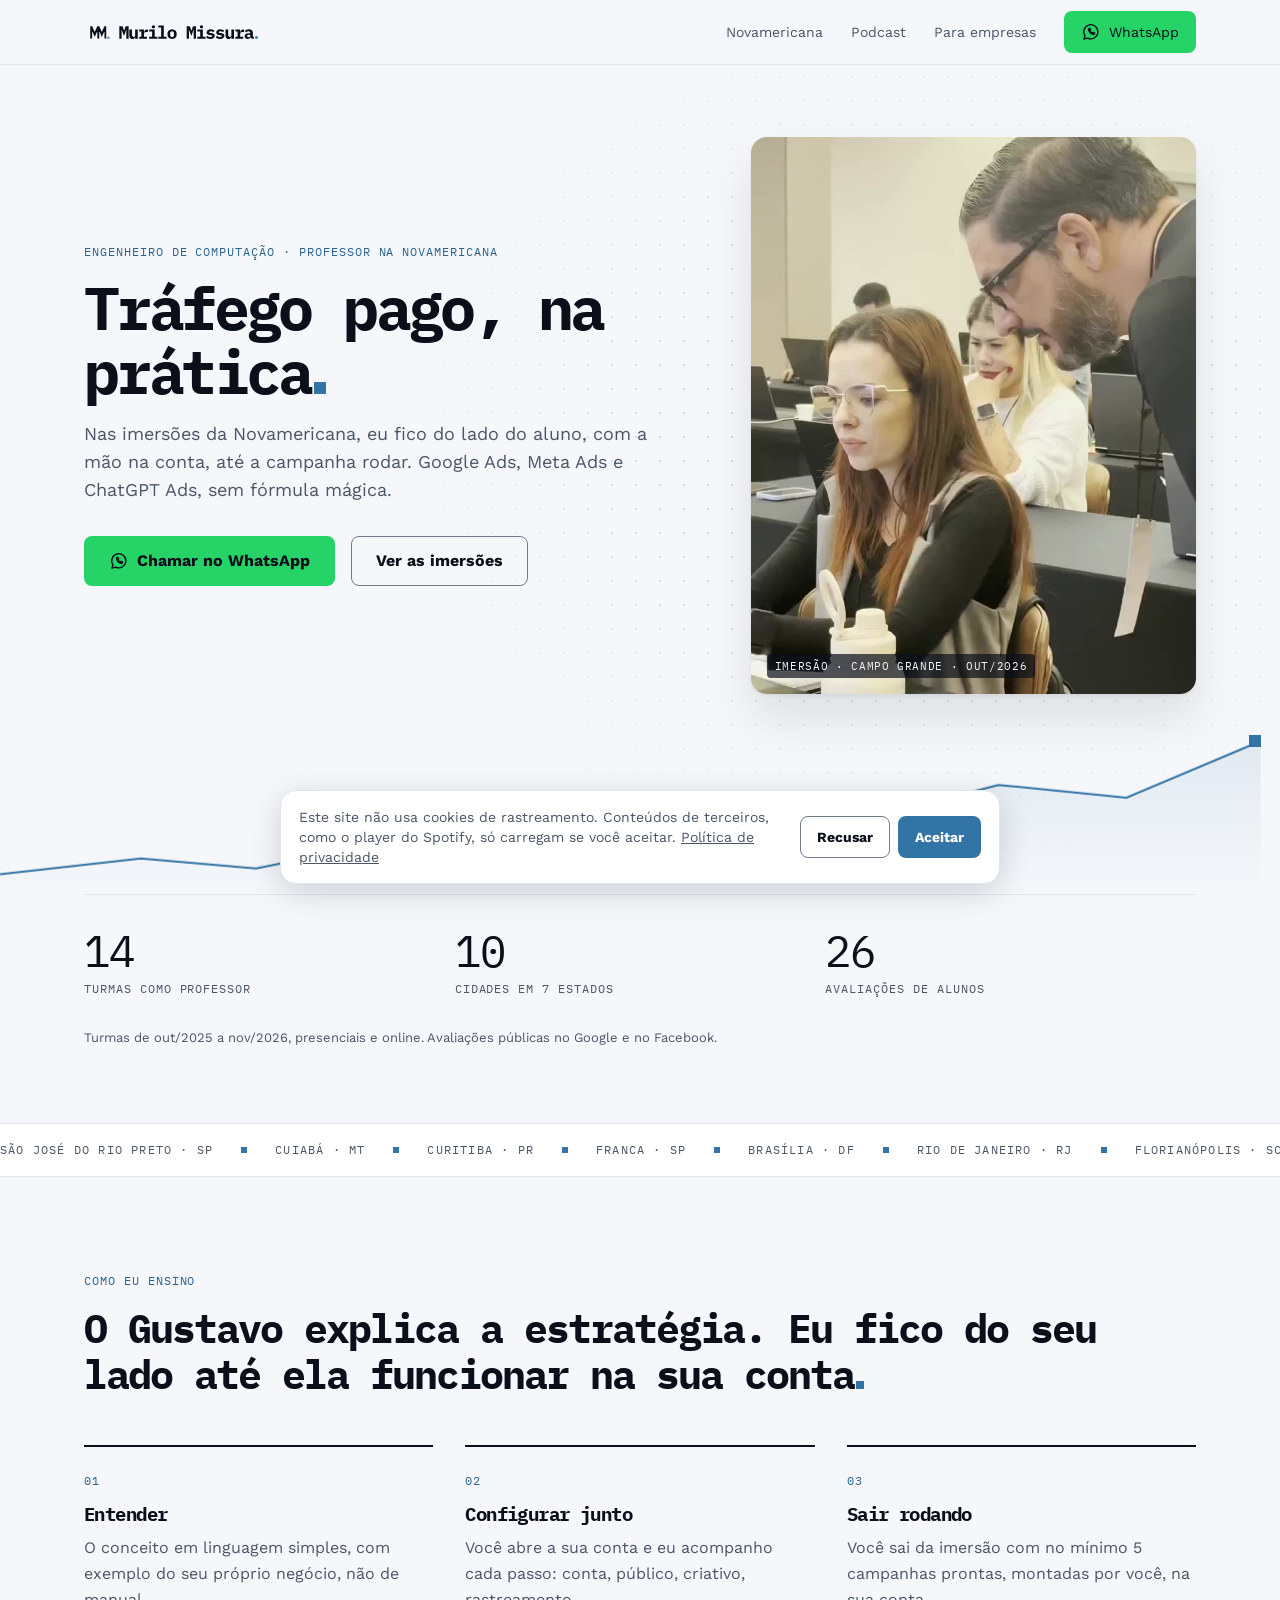
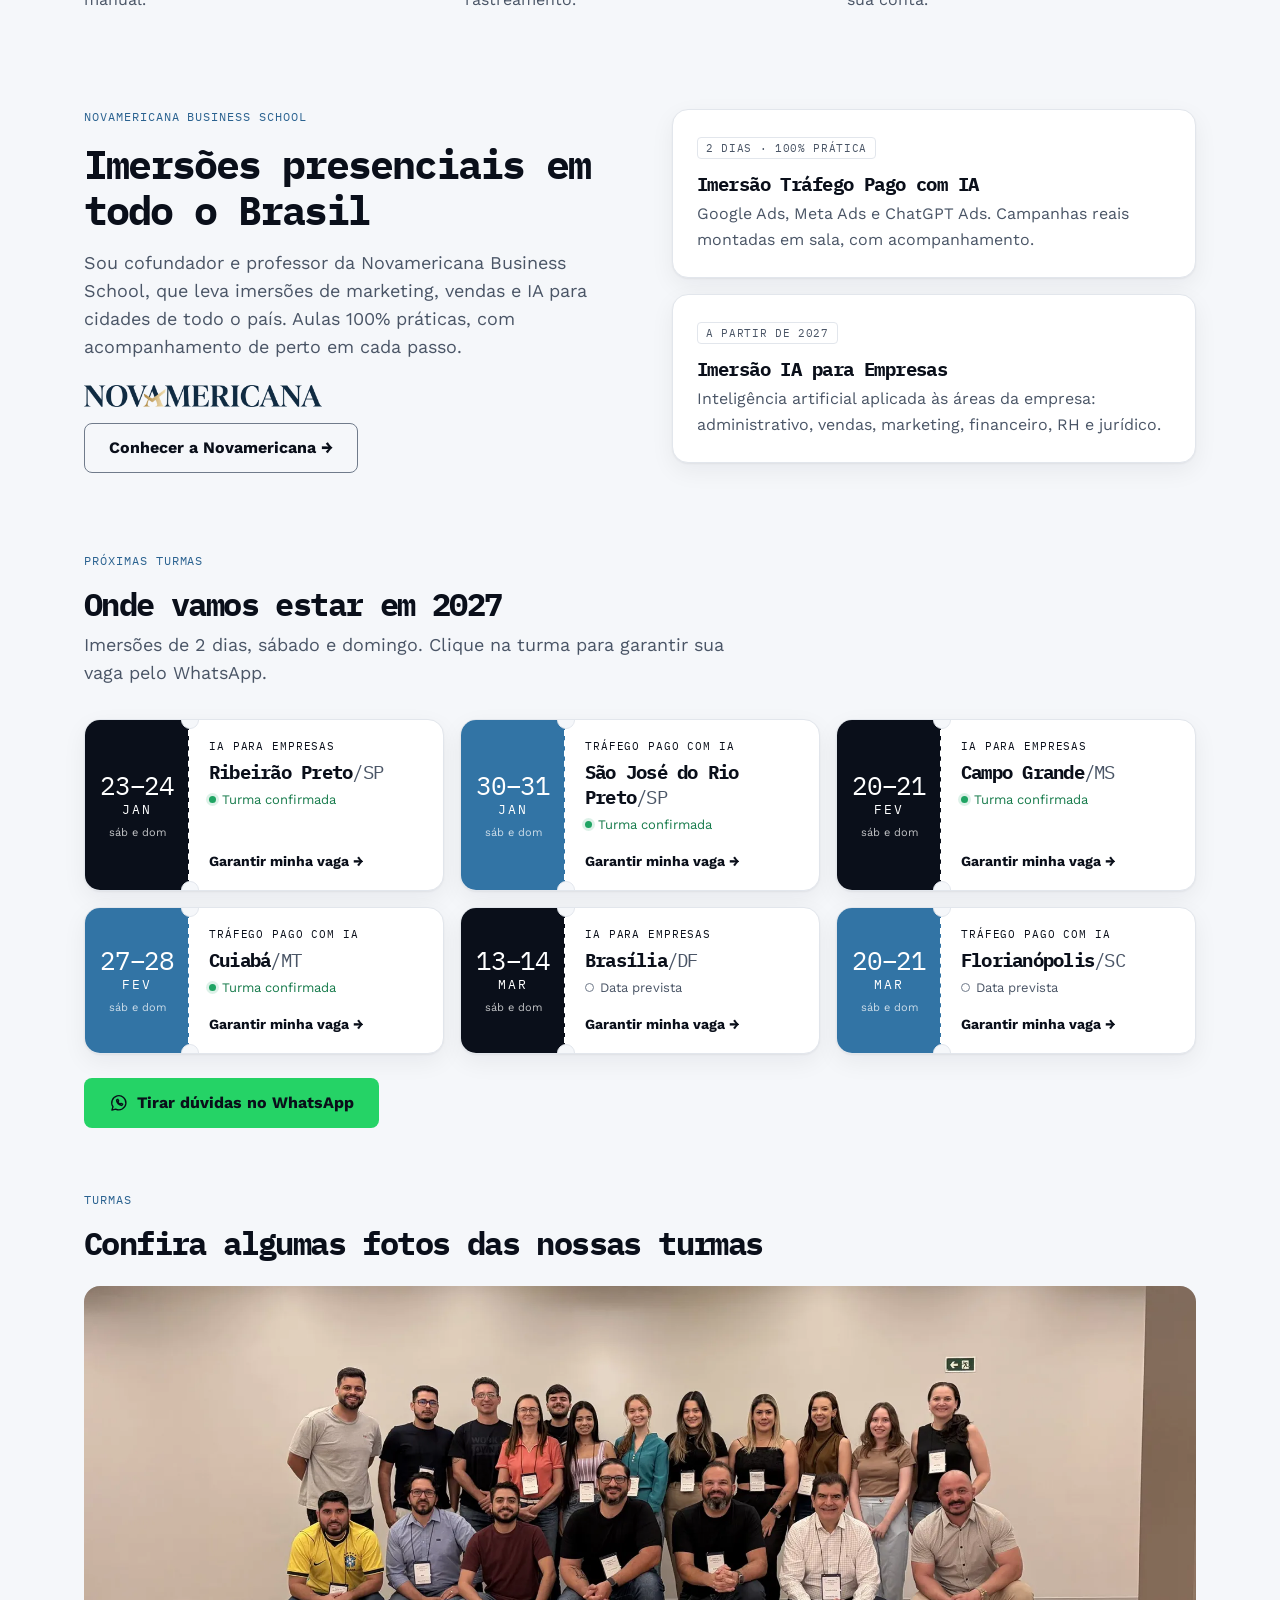
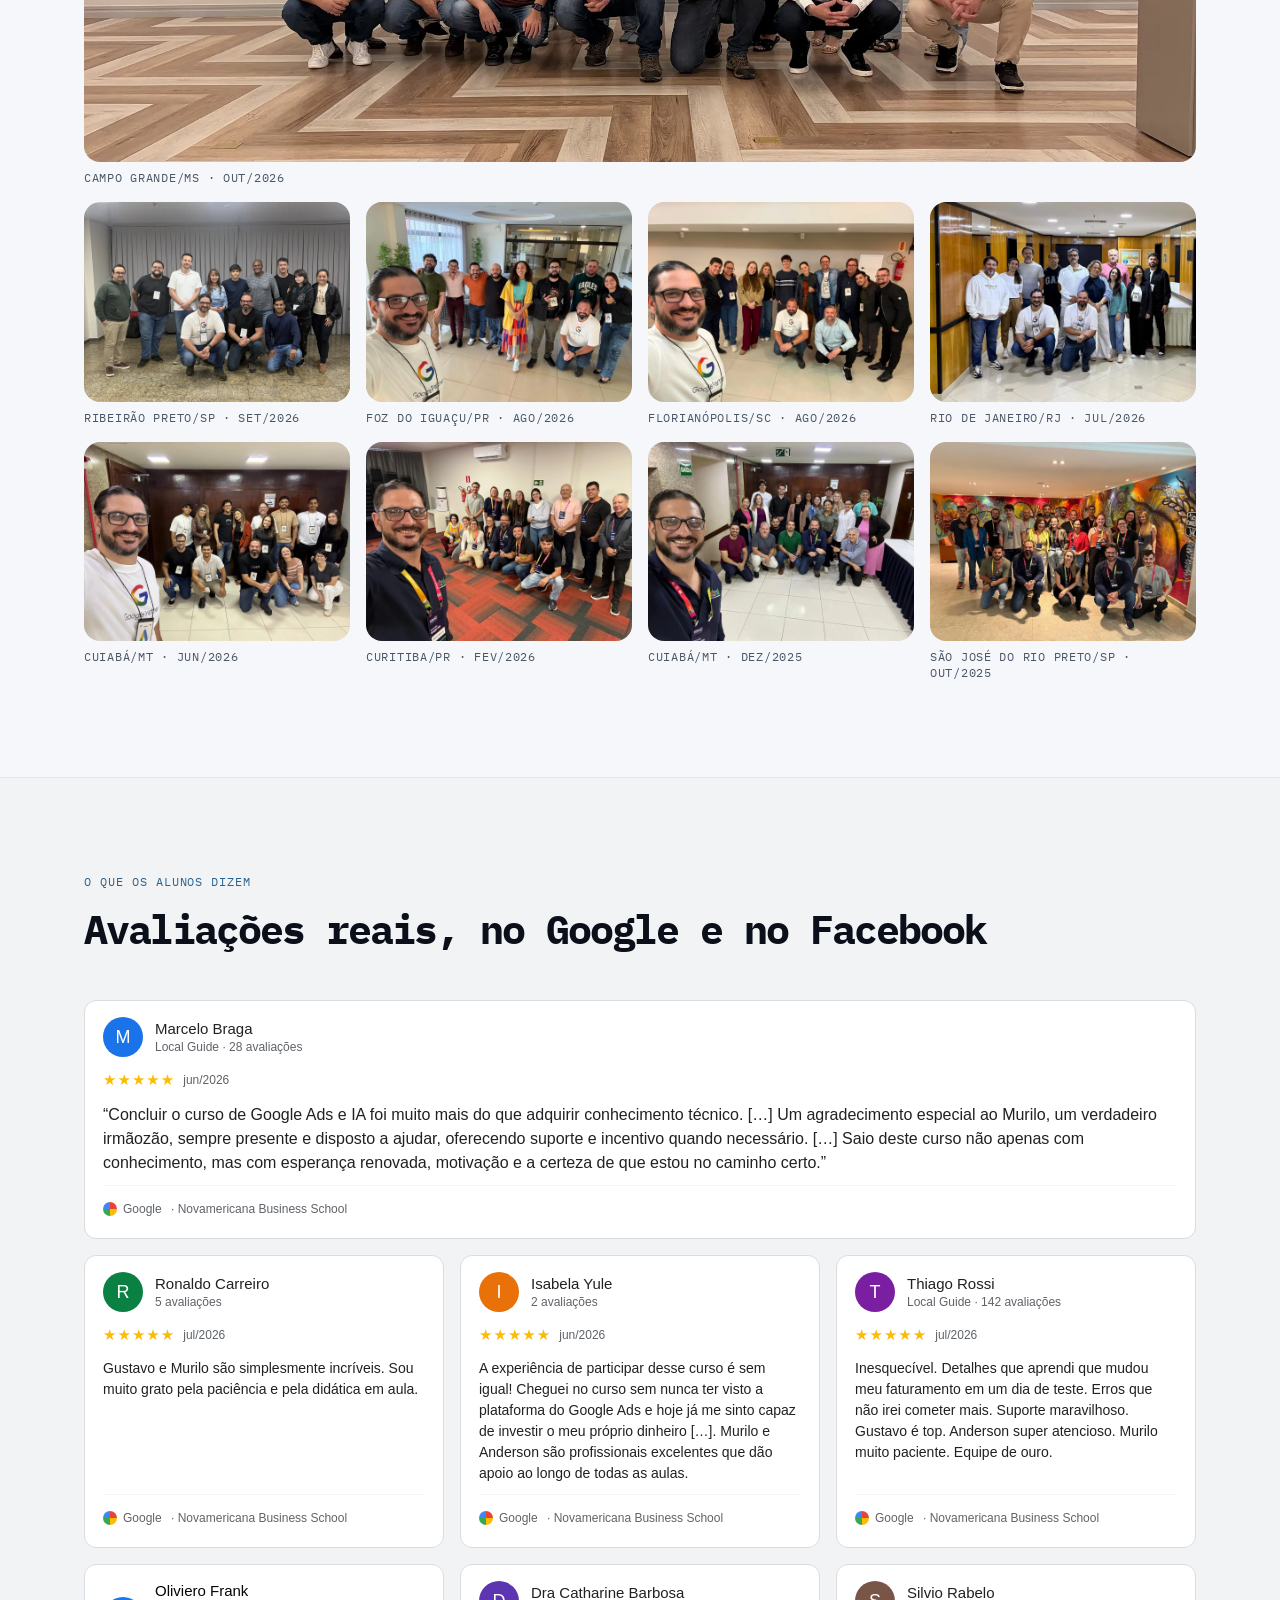
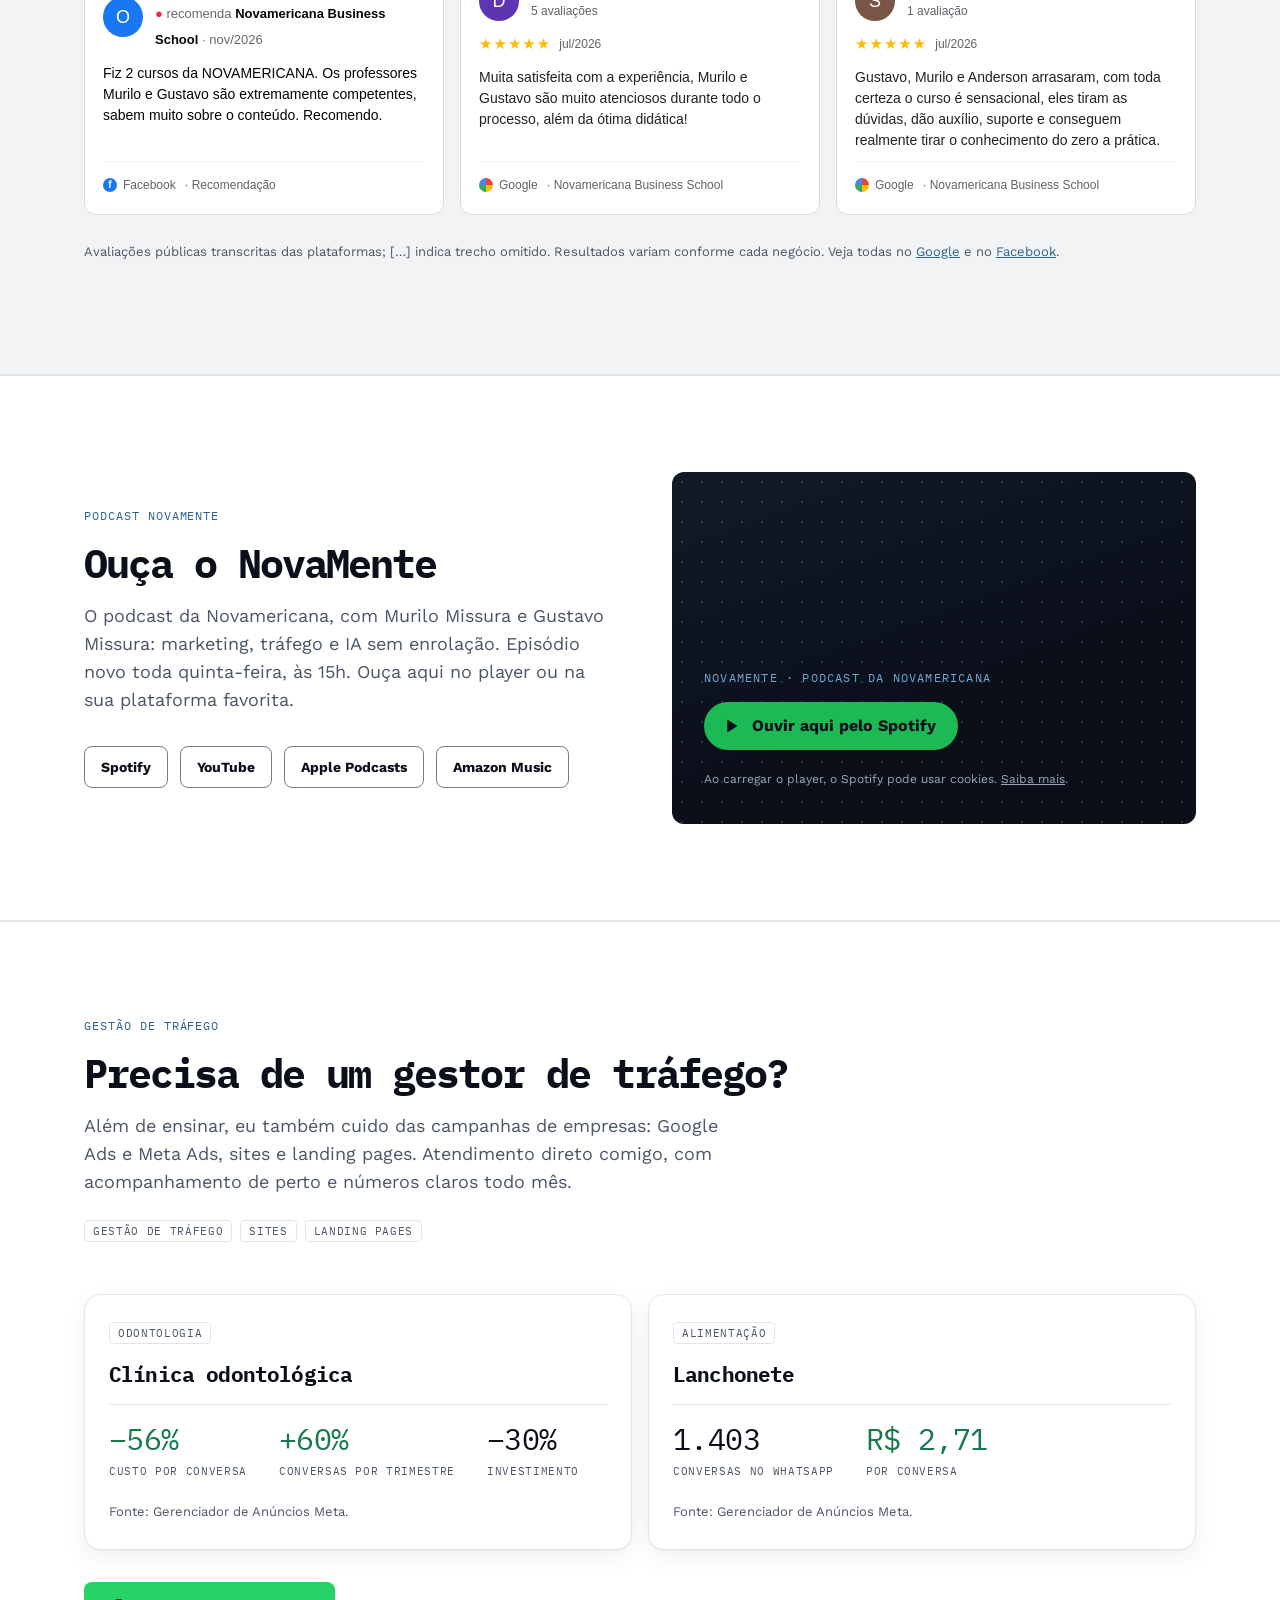
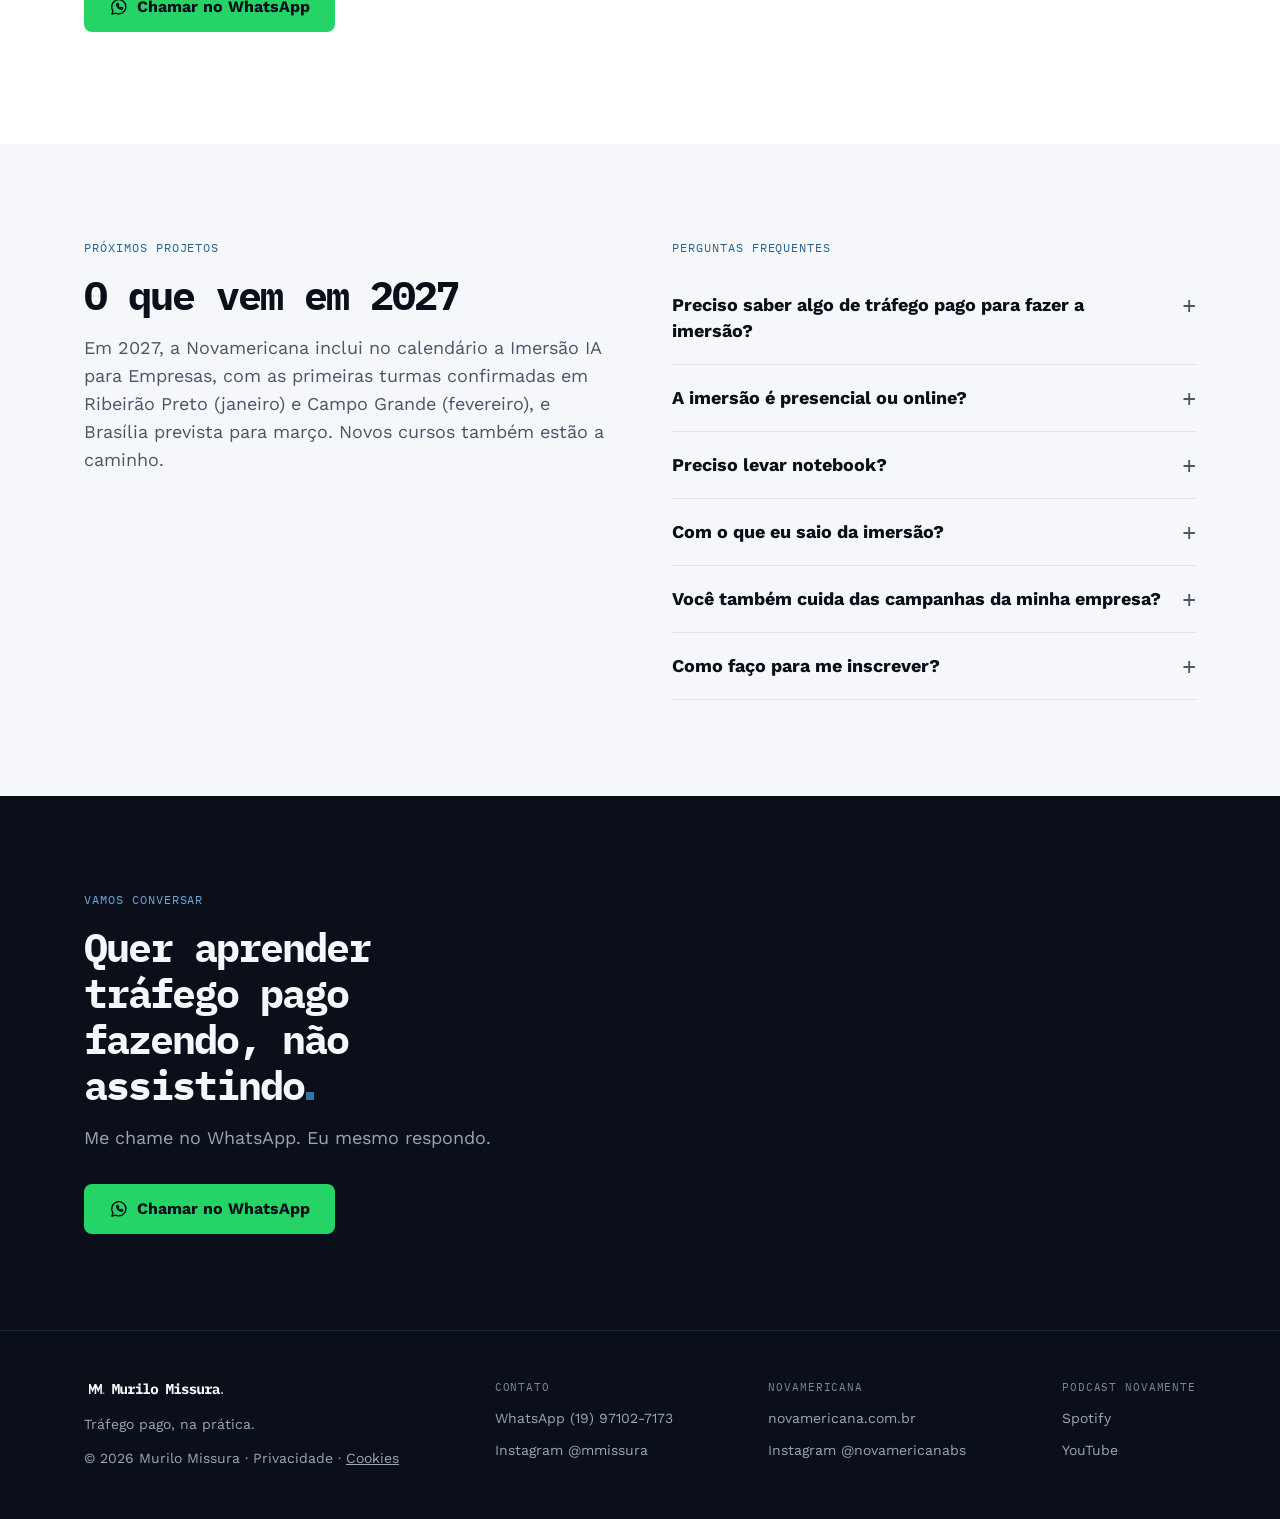
==== index.html @ f6ecb82d "Tipografia própria: IBM Plex Mono nos títulos e logo, Work Sans no texto Co-Authored-By: Claude Opus" ====
<!doctype html>
<html lang="pt-BR">
<head>
<meta charset="utf-8">
<meta name="viewport" content="width=device-width, initial-scale=1">
<title>Murilo Missura · Tráfego pago, na prática.</title>
<meta name="description" content="Engenheiro de computação, cofundador e professor das imersões de tráfego pago da Novamericana. Google Ads, Meta Ads e ChatGPT Ads na prática.">
<meta property="og:title" content="Murilo Missura · Tráfego pago, na prática.">
<meta property="og:description" content="Engenheiro de computação e professor das imersões de tráfego pago da Novamericana.">
<meta property="og:type" content="website">
<meta property="og:url" content="https://murilomissura.com.br/">
<meta property="og:image" content="https://murilomissura.com.br/assets/img/og.jpg">
<meta property="og:image:width" content="1200">
<meta property="og:image:height" content="630">
<meta property="og:locale" content="pt_BR">
<meta name="twitter:card" content="summary_large_image">
<link rel="canonical" href="https://murilomissura.com.br/">
<meta name="theme-color" content="#F5F7FA">
<link rel="icon" href="assets/logo/avatar-azul.svg" type="image/svg+xml">
<link rel="stylesheet" href="assets/css/site.css?v=4">
</head>
<body>
<a class="skip" href="#conteudo">Pular para o conteúdo</a>

<svg width="0" height="0" style="position:absolute" aria-hidden="true">
  <symbol id="wa" viewBox="0 0 24 24"><path fill="none" stroke="currentColor" stroke-width="1.6" stroke-linejoin="round" d="M3.5 20.5l1.3-4A8.5 8.5 0 1 1 8 19.3z"/><path fill="none" stroke="currentColor" stroke-width="1.6" stroke-linejoin="round" d="M9 8.5c0 3.5 3 6.5 6.5 6.5l1-1.6-2-1-1 1c-1.2-.5-2.3-1.6-2.9-2.9l1-1-1-2L9 8.5z"/></symbol>
</svg>

<header class="top">
  <div class="wrap">
    <a href="#inicio" aria-label="Murilo Missura, início"><img src="assets/logo/logo-horizontal-positivo.svg" alt="Murilo Missura" width="180" height="25"></a>
    <nav class="nav" aria-label="Principal">
      <a class="lk" href="#novamericana">Novamericana</a>
      <a class="lk" href="#podcast">Podcast</a>
      <a class="lk" href="#empresas">Para empresas</a>
      <a class="btn btn-wa btn-sm" href="https://wa.me/5519971027173?text=Ol%C3%A1%2C%20Murilo!%20Vi%20seu%20site%20e%20quero%20saber%20mais%20sobre%20as%20imers%C3%B5es." target="_blank" rel="noopener"><svg><use href="#wa"/></svg>WhatsApp</a>
    </nav>
  </div>
</header>

<main id="conteudo">

<!-- HERO -->
<section class="hero" id="inicio">
  <div class="dots" aria-hidden="true"></div>
  <svg class="dataline" viewBox="0 0 1000 240" preserveAspectRatio="none" aria-hidden="true">
    <defs><linearGradient id="mmfade" x1="0" y1="0" x2="0" y2="1"><stop offset="0" stop-color="#3274A5" stop-opacity=".10"/><stop offset="1" stop-color="#3274A5" stop-opacity="0"/></linearGradient></defs>
    <path class="area" d="M0 212 L110 190 L200 204 L320 160 L420 178 L550 128 L650 146 L780 86 L880 104 L985 24 L985 240 L0 240Z"/>
    <path class="ln" d="M0 212 L110 190 L200 204 L320 160 L420 178 L550 128 L650 146 L780 86 L880 104 L985 24"/>
  </svg>
  <span class="dl-pt" aria-hidden="true"></span>
  <div class="wrap">
    <div>
      <p class="eyebrow">Engenheiro de computação · Professor na Novamericana</p>
      <h1 class="h-xl">Tráfego pago, na prática<span class="ponto"></span></h1>
      <p class="lead">Nas imersões da Novamericana, eu fico do lado do aluno, com a mão na conta, até a campanha rodar. Google Ads, Meta Ads e ChatGPT Ads, sem fórmula mágica.</p>
      <div class="ctas">
        <a class="btn btn-wa" href="https://wa.me/5519971027173?text=Ol%C3%A1%2C%20Murilo!%20Vi%20seu%20site%20e%20quero%20saber%20mais%20sobre%20as%20imers%C3%B5es." target="_blank" rel="noopener"><svg><use href="#wa"/></svg>Chamar no WhatsApp</a>
        <a class="btn btn-secondary" href="#novamericana">Ver as imersões</a>
      </div>
    </div>
    <div class="hero-media">
      <video src="assets/video/hero-loop.mp4" poster="assets/video/hero-poster.jpg" autoplay muted loop playsinline aria-label="Murilo auxiliando alunos durante uma imersão"></video>
      <span class="cap">Imersão · Campo Grande · out/2026</span>
    </div>
  </div>
</section>

<!-- PROVA -->
<div class="proof">
  <div class="wrap">
    <div class="grid">
      <div class="it"><b data-count="14">14</b><span>Turmas como professor</span></div>
      <div class="it"><b data-count="10">10</b><span>Cidades em 7 estados</span></div>
      <div class="it"><b data-count="26">26</b><span>Avaliações de alunos</span></div>
    </div>
    <small>Turmas de out/2025 a nov/2026, presenciais e online. Avaliações públicas no Google e no Facebook.</small>
  </div>
</div>

<div class="marquee" role="img" aria-label="Cidades onde já dei aula: São José do Rio Preto/SP, Cuiabá/MT, Curitiba/PR, Franca/SP, Brasília/DF, Rio de Janeiro/RJ, Florianópolis/SC, Foz do Iguaçu/PR, Ribeirão Preto/SP, Campo Grande/MS"><div class="track"><span>São José do Rio Preto · SP</span><span>Cuiabá · MT</span><span>Curitiba · PR</span><span>Franca · SP</span><span>Brasília · DF</span><span>Rio de Janeiro · RJ</span><span>Florianópolis · SC</span><span>Foz do Iguaçu · PR</span><span>Ribeirão Preto · SP</span><span>Campo Grande · MS</span><span aria-hidden="true">São José do Rio Preto · SP</span><span aria-hidden="true">Cuiabá · MT</span><span aria-hidden="true">Curitiba · PR</span><span aria-hidden="true">Franca · SP</span><span aria-hidden="true">Brasília · DF</span><span aria-hidden="true">Rio de Janeiro · RJ</span><span aria-hidden="true">Florianópolis · SC</span><span aria-hidden="true">Foz do Iguaçu · PR</span><span aria-hidden="true">Ribeirão Preto · SP</span><span aria-hidden="true">Campo Grande · MS</span></div></div>

<!-- COMO EU ENSINO -->
<section id="como">
  <div class="wrap">
    <p class="eyebrow">Como eu ensino</p>
    <h2 class="reveal h-d">O Gustavo explica a estratégia. Eu fico do seu lado até ela funcionar na sua conta<span class="ponto"></span></h2>
    <div class="steps">
      <div class="reveal step"><span class="n">01</span><h3 class="h3">Entender</h3><p>O conceito em linguagem simples, com exemplo do seu próprio negócio, não de manual.</p></div>
      <div class="reveal step"><span class="n">02</span><h3 class="h3">Configurar junto</h3><p>Você abre a sua conta e eu acompanho cada passo: conta, público, criativo, rastreamento.</p></div>
      <div class="reveal step"><span class="n">03</span><h3 class="h3">Sair rodando</h3><p>Você sai da imersão com no mínimo 5 campanhas prontas, montadas por você, na sua conta.</p></div>
    </div>
  </div>
</section>

<!-- NOVAMERICANA -->
<section id="novamericana" style="padding-top:0">
  <div class="wrap">
    <div class="split">
      <div>
        <p class="eyebrow">Novamericana Business School</p>
        <h2 class="reveal h-d">Imersões presenciais em todo o Brasil</h2>
        <p class="lead">Sou cofundador e professor da Novamericana Business School, que leva imersões de marketing, vendas e IA para cidades de todo o país. Aulas 100% práticas, com acompanhamento de perto em cada passo.</p>
        <img class="nova-logo" src="assets/logo/novamericana.png" alt="Novamericana Business School" width="240" height="22">
        <p><a class="btn btn-secondary" href="https://novamericana.com.br" target="_blank" rel="noopener">Conhecer a Novamericana →</a></p>
      </div>
      <div class="courses">
        <div class="reveal card course">
          <span class="tag">2 dias · 100% prática</span>
          <h3 class="h3">Imersão Tráfego Pago com IA</h3>
          <p>Google Ads, Meta Ads e ChatGPT Ads. Campanhas reais montadas em sala, com acompanhamento.</p>
        </div>
        <div class="reveal card course">
          <span class="tag">A partir de 2027</span>
          <h3 class="h3">Imersão IA para Empresas</h3>
          <p>Inteligência artificial aplicada às áreas da empresa: administrativo, vendas, marketing, financeiro, RH e jurídico.</p>
        </div>
      </div>
    </div>

    <div class="cities-wrap">
      <p class="eyebrow">Próximas turmas</p>
      <h3 class="h-d" style="font-size:32px;line-height:38px">Onde vamos estar em 2027</h3>
      <p class="lead" style="margin-top:8px">Imersões de 2 dias, sábado e domingo. Clique na turma para garantir sua vaga pelo WhatsApp.</p>
      <div class="tickets">
<article class="reveal tk tk--ia" data-end="2027-01-24">
  <div class="tk-date"><b>23–24</b><span>Jan</span><small>sáb e dom</small></div>
  <div class="tk-body">
    <span class="tk-curso">IA para Empresas</span>
    <h3>Ribeirão Preto<span>/SP</span></h3>
    <span class="tk-st ok">Turma confirmada</span>
    <a class="tk-cta" href="https://wa.me/5519971027173?text=Ol%C3%A1%2C%20Murilo%21%20Vi%20seu%20site%20e%20quero%20garantir%20minha%20vaga%20na%20Imers%C3%A3o%20IA%20para%20Empresas%20em%20Ribeir%C3%A3o%20Preto/SP%20%2823%20e%2024%20de%20janeiro%29." target="_blank" rel="noopener" aria-label="Garantir minha vaga na turma de Ribeirão Preto/SP pelo WhatsApp">Garantir minha vaga <span aria-hidden="true">→</span></a>
  </div>
</article>
<article class="reveal tk tk--tp" data-end="2027-01-31">
  <div class="tk-date"><b>30–31</b><span>Jan</span><small>sáb e dom</small></div>
  <div class="tk-body">
    <span class="tk-curso">Tráfego Pago com IA</span>
    <h3>São José do Rio Preto<span>/SP</span></h3>
    <span class="tk-st ok">Turma confirmada</span>
    <a class="tk-cta" href="https://wa.me/5519971027173?text=Ol%C3%A1%2C%20Murilo%21%20Vi%20seu%20site%20e%20quero%20garantir%20minha%20vaga%20na%20Imers%C3%A3o%20Tr%C3%A1fego%20Pago%20com%20IA%20em%20S%C3%A3o%20Jos%C3%A9%20do%20Rio%20Preto/SP%20%2830%20e%2031%20de%20janeiro%29." target="_blank" rel="noopener" aria-label="Garantir minha vaga na turma de São José do Rio Preto/SP pelo WhatsApp">Garantir minha vaga <span aria-hidden="true">→</span></a>
  </div>
</article>
<article class="reveal tk tk--ia" data-end="2027-02-21">
  <div class="tk-date"><b>20–21</b><span>Fev</span><small>sáb e dom</small></div>
  <div class="tk-body">
    <span class="tk-curso">IA para Empresas</span>
    <h3>Campo Grande<span>/MS</span></h3>
    <span class="tk-st ok">Turma confirmada</span>
    <a class="tk-cta" href="https://wa.me/5519971027173?text=Ol%C3%A1%2C%20Murilo%21%20Vi%20seu%20site%20e%20quero%20garantir%20minha%20vaga%20na%20Imers%C3%A3o%20IA%20para%20Empresas%20em%20Campo%20Grande/MS%20%2820%20e%2021%20de%20fevereiro%29." target="_blank" rel="noopener" aria-label="Garantir minha vaga na turma de Campo Grande/MS pelo WhatsApp">Garantir minha vaga <span aria-hidden="true">→</span></a>
  </div>
</article>
<article class="reveal tk tk--tp" data-end="2027-02-28">
  <div class="tk-date"><b>27–28</b><span>Fev</span><small>sáb e dom</small></div>
  <div class="tk-body">
    <span class="tk-curso">Tráfego Pago com IA</span>
    <h3>Cuiabá<span>/MT</span></h3>
    <span class="tk-st ok">Turma confirmada</span>
    <a class="tk-cta" href="https://wa.me/5519971027173?text=Ol%C3%A1%2C%20Murilo%21%20Vi%20seu%20site%20e%20quero%20garantir%20minha%20vaga%20na%20Imers%C3%A3o%20Tr%C3%A1fego%20Pago%20com%20IA%20em%20Cuiab%C3%A1/MT%20%2827%20e%2028%20de%20fevereiro%29." target="_blank" rel="noopener" aria-label="Garantir minha vaga na turma de Cuiabá/MT pelo WhatsApp">Garantir minha vaga <span aria-hidden="true">→</span></a>
  </div>
</article>
<article class="reveal tk tk--ia" data-end="2027-03-14">
  <div class="tk-date"><b>13–14</b><span>Mar</span><small>sáb e dom</small></div>
  <div class="tk-body">
    <span class="tk-curso">IA para Empresas</span>
    <h3>Brasília<span>/DF</span></h3>
    <span class="tk-st prev">Data prevista</span>
    <a class="tk-cta" href="https://wa.me/5519971027173?text=Ol%C3%A1%2C%20Murilo%21%20Vi%20seu%20site%20e%20quero%20garantir%20minha%20vaga%20na%20Imers%C3%A3o%20IA%20para%20Empresas%20em%20Bras%C3%ADlia/DF%20%2813%20e%2014%20de%20mar%C3%A7o%29." target="_blank" rel="noopener" aria-label="Garantir minha vaga na turma de Brasília/DF pelo WhatsApp">Garantir minha vaga <span aria-hidden="true">→</span></a>
  </div>
</article>
<article class="reveal tk tk--tp" data-end="2027-03-21">
  <div class="tk-date"><b>20–21</b><span>Mar</span><small>sáb e dom</small></div>
  <div class="tk-body">
    <span class="tk-curso">Tráfego Pago com IA</span>
    <h3>Florianópolis<span>/SC</span></h3>
    <span class="tk-st prev">Data prevista</span>
    <a class="tk-cta" href="https://wa.me/5519971027173?text=Ol%C3%A1%2C%20Murilo%21%20Vi%20seu%20site%20e%20quero%20garantir%20minha%20vaga%20na%20Imers%C3%A3o%20Tr%C3%A1fego%20Pago%20com%20IA%20em%20Florian%C3%B3polis/SC%20%2820%20e%2021%20de%20mar%C3%A7o%29." target="_blank" rel="noopener" aria-label="Garantir minha vaga na turma de Florianópolis/SC pelo WhatsApp">Garantir minha vaga <span aria-hidden="true">→</span></a>
  </div>
</article>
</div>
<p class="tk-empty" hidden>As próximas datas saem em breve. Chame no WhatsApp para saber primeiro.</p>
      <p style="margin-top:24px"><a class="btn btn-wa" href="https://wa.me/5519971027173?text=Ol%C3%A1%2C%20Murilo!%20Vi%20seu%20site%20e%20tenho%20d%C3%BAvidas%20sobre%20as%20imers%C3%B5es." target="_blank" rel="noopener"><svg><use href="#wa"/></svg>Tirar dúvidas no WhatsApp</a></p>
    </div>

    <!-- Mapa de turmas -->
    <div class="cities-wrap">
      <p class="eyebrow">Turmas</p>
      <h3 class="h-d" style="font-size:32px;line-height:38px">Confira algumas fotos das nossas turmas</h3>
    </div>
    <div class="turmas" style="margin-top:24px">
      <figure class="reveal turma destaque"><img src="assets/img/turmas/2026-10_campo-grande.webp" alt="Turma de Campo Grande, outubro de 2026" loading="lazy" width="1200" height="900"><figcaption>Campo Grande/MS · out/2026</figcaption></figure>
      <figure class="reveal turma"><img src="assets/img/turmas/2026-09_ribeirao-preto.webp" alt="Turma de Ribeirão Preto, setembro de 2026" loading="lazy" width="1200" height="900"><figcaption>Ribeirão Preto/SP · set/2026</figcaption></figure>
      <figure class="reveal turma"><img src="assets/img/turmas/2026-08_foz-do-iguacu.webp" alt="Turma de Foz do Iguaçu, agosto de 2026" loading="lazy" width="1200" height="900"><figcaption>Foz do Iguaçu/PR · ago/2026</figcaption></figure>
      <figure class="reveal turma"><img src="assets/img/turmas/2026-08_florianopolis.webp" alt="Turma de Florianópolis, agosto de 2026" loading="lazy" width="1200" height="900"><figcaption>Florianópolis/SC · ago/2026</figcaption></figure>
      <figure class="reveal turma"><img src="assets/img/turmas/2026-07_rio-de-janeiro.webp" alt="Turma do Rio de Janeiro, julho de 2026" loading="lazy" width="1200" height="900"><figcaption>Rio de Janeiro/RJ · jul/2026</figcaption></figure>
      <figure class="reveal turma"><img src="assets/img/turmas/2026-06_cuiaba.webp" alt="Turma de Cuiabá, junho de 2026" loading="lazy" width="1200" height="900"><figcaption>Cuiabá/MT · jun/2026</figcaption></figure>
      <figure class="reveal turma"><img src="assets/img/turmas/2026-02_curitiba.webp" alt="Turma de Curitiba, fevereiro de 2026" loading="lazy" width="1200" height="900"><figcaption>Curitiba/PR · fev/2026</figcaption></figure>
      <figure class="reveal turma"><img src="assets/img/turmas/2025-12_cuiaba.webp" alt="Turma de Cuiabá, dezembro de 2025" loading="lazy" width="1200" height="900"><figcaption>Cuiabá/MT · dez/2025</figcaption></figure>
      <figure class="reveal turma"><img src="assets/img/turmas/2025-10_sao-jose-do-rio-preto.webp" alt="Turma de São José do Rio Preto, outubro de 2025" loading="lazy" width="1200" height="900"><figcaption>São José do Rio Preto/SP · out/2025</figcaption></figure>
    </div>
  </div>
</section>

<!-- AVALIAÇÕES -->
<section id="avaliacoes" style="background:#F1F3F4;border-top:1px solid var(--line);border-bottom:1px solid var(--line)">
  <div class="wrap">
    <p class="eyebrow">O que os alunos dizem</p>
    <h2 class="reveal h-d" style="margin-bottom:40px">Avaliações reais, no Google e no Facebook</h2>
    <div class="reviews"><div class="reveal rv big"><div class="rv-head"><span class="rv-av" style="background:#1A73E8">M</span><div><div class="rv-name">Marcelo Braga</div><div class="rv-meta">Local Guide · 28 avaliações</div></div></div><div class="rv-stars"><span>★★★★★</span>jun/2026</div><p>“Concluir o curso de Google Ads e IA foi muito mais do que adquirir conhecimento técnico. […] Um agradecimento especial ao Murilo, um verdadeiro irmãozão, sempre presente e disposto a ajudar, oferecendo suporte e incentivo quando necessário. […] Saio deste curso não apenas com conhecimento, mas com esperança renovada, motivação e a certeza de que estou no caminho certo.”</p><div class="rv-src"><i class="rv-g"></i><b>Google</b>&nbsp;· Novamericana Business School</div></div><div class="reveal rv"><div class="rv-head"><span class="rv-av" style="background:#0B8043">R</span><div><div class="rv-name">Ronaldo Carreiro</div><div class="rv-meta">5 avaliações</div></div></div><div class="rv-stars"><span>★★★★★</span>jul/2026</div><p>Gustavo e Murilo são simplesmente incríveis. Sou muito grato pela paciência e pela didática em aula.</p><div class="rv-src"><i class="rv-g"></i><b>Google</b>&nbsp;· Novamericana Business School</div></div><div class="reveal rv"><div class="rv-head"><span class="rv-av" style="background:#E8710A">I</span><div><div class="rv-name">Isabela Yule</div><div class="rv-meta">2 avaliações</div></div></div><div class="rv-stars"><span>★★★★★</span>jun/2026</div><p>A experiência de participar desse curso é sem igual! Cheguei no curso sem nunca ter visto a plataforma do Google Ads e hoje já me sinto capaz de investir o meu próprio dinheiro […]. Murilo e Anderson são profissionais excelentes que dão apoio ao longo de todas as aulas.</p><div class="rv-src"><i class="rv-g"></i><b>Google</b>&nbsp;· Novamericana Business School</div></div><div class="reveal rv"><div class="rv-head"><span class="rv-av" style="background:#7B1FA2">T</span><div><div class="rv-name">Thiago Rossi</div><div class="rv-meta">Local Guide · 142 avaliações</div></div></div><div class="rv-stars"><span>★★★★★</span>jul/2026</div><p>Inesquecível. Detalhes que aprendi que mudou meu faturamento em um dia de teste. Erros que não irei cometer mais. Suporte maravilhoso. Gustavo é top. Anderson super atencioso. Murilo muito paciente. Equipe de ouro.</p><div class="rv-src"><i class="rv-g"></i><b>Google</b>&nbsp;· Novamericana Business School</div></div><div class="reveal rv fb"><div class="rv-head"><span class="rv-av" style="background:#1877F2">O</span><div><div class="rv-name">Oliviero Frank</div><div class="rv-rec"><i>●</i> recomenda <b>Novamericana Business School</b> · nov/2026</div></div></div><p>Fiz 2 cursos da NOVAMERICANA. Os professores Murilo e Gustavo são extremamente competentes, sabem muito sobre o conteúdo. Recomendo.</p><div class="rv-src"><i class="rv-f">f</i><b>Facebook</b>&nbsp;· Recomendação</div></div><div class="reveal rv"><div class="rv-head"><span class="rv-av" style="background:#5E35B1">D</span><div><div class="rv-name">Dra Catharine Barbosa</div><div class="rv-meta">5 avaliações</div></div></div><div class="rv-stars"><span>★★★★★</span>jul/2026</div><p>Muita satisfeita com a experiência, Murilo e Gustavo são muito atenciosos durante todo o processo, além da ótima didática!</p><div class="rv-src"><i class="rv-g"></i><b>Google</b>&nbsp;· Novamericana Business School</div></div><div class="reveal rv"><div class="rv-head"><span class="rv-av" style="background:#795548">S</span><div><div class="rv-name">Silvio Rabelo</div><div class="rv-meta">1 avaliação</div></div></div><div class="rv-stars"><span>★★★★★</span>jul/2026</div><p>Gustavo, Murilo e Anderson arrasaram, com toda certeza o curso é sensacional, eles tiram as dúvidas, dão auxílio, suporte e conseguem realmente tirar o conhecimento do zero a prática.</p><div class="rv-src"><i class="rv-g"></i><b>Google</b>&nbsp;· Novamericana Business School</div></div></div>
    <p class="note">Avaliações públicas transcritas das plataformas; […] indica trecho omitido. Resultados variam conforme cada negócio. Veja todas no <a href="https://maps.app.goo.gl/te6Mt1kuoHh7A6iWA" target="_blank" rel="noopener">Google</a> e no <a href="https://www.facebook.com/novamericanabs/reviews" target="_blank" rel="noopener">Facebook</a>.</p>
  </div>
</section>

<!-- PODCAST -->
<section id="podcast" class="pod">
  <div class="wrap pod-grid">
    <div>
      <p class="eyebrow">Podcast NovaMente</p>
      <h2 class="reveal h-d">Ouça o NovaMente</h2>
      <p class="lead">O podcast da Novamericana, com Murilo Missura e Gustavo Missura: marketing, tráfego e IA sem enrolação. Episódio novo toda quinta-feira, às 15h. Ouça aqui no player ou na sua plataforma favorita.</p>
      <div class="platforms">
        <a class="btn btn-secondary btn-sm" href="https://open.spotify.com/show/033nzyGtiVKPJy631gWz9Q" target="_blank" rel="noopener">Spotify</a>
        <a class="btn btn-secondary btn-sm" href="https://www.youtube.com/@novamericana/podcasts" target="_blank" rel="noopener">YouTube</a>
        <a class="btn btn-secondary btn-sm" href="https://podcasts.apple.com/us/podcast/novamente/id1896832558" target="_blank" rel="noopener">Apple Podcasts</a>
        <a class="btn btn-secondary btn-sm" href="https://music.amazon.com.br/podcasts/22f1e307-b5b0-4e01-be1c-ee0896a42537/novamente" target="_blank" rel="noopener">Amazon Music</a>
      </div>
    </div>
    <div class="reveal player" id="player" data-src="https://open.spotify.com/embed/show/033nzyGtiVKPJy631gWz9Q?utm_source=generator&amp;theme=0">
      <div class="player-ph">
        <span class="player-k">NovaMente · Podcast da Novamericana</span>
        <button type="button" class="player-play" id="player-load"><svg viewBox="0 0 24 24" aria-hidden="true"><path d="M8 5v14l11-7z" fill="currentColor"/></svg>Ouvir aqui pelo Spotify</button>
        <small>Ao carregar o player, o Spotify pode usar cookies. <a href="privacidade.html">Saiba mais</a>.</small>
      </div>
    </div>
  </div>
</section>

<!-- GESTÃO DE TRÁFEGO -->
<section id="empresas" style="background:var(--surface-raised);border-top:1px solid var(--line)">
  <div class="wrap">
    <p class="eyebrow">Gestão de tráfego</p>
    <h2 class="reveal h-d">Precisa de um gestor de tráfego?</h2>
    <p class="lead">Além de ensinar, eu também cuido das campanhas de empresas: Google Ads e Meta Ads, sites e landing pages. Atendimento direto comigo, com acompanhamento de perto e números claros todo mês.</p>
    <div class="services"><span class="tag">Gestão de tráfego</span><span class="tag">Sites</span><span class="tag">Landing pages</span></div>
    <div class="cases">
      <article class="reveal card case">
        <span class="tag">Odontologia</span>
        <h3>Clínica odontológica</h3>
        <div class="res">
          <div><b>−56%</b><span>Custo por conversa</span></div>
          <div><b>+60%</b><span>Conversas por trimestre</span></div>
          <div><b class="n">−30%</b><span>Investimento</span></div>
        </div>
        <p class="src">Fonte: Gerenciador de Anúncios Meta.</p>
      </article>
      <article class="reveal card case">
        <span class="tag">Alimentação</span>
        <h3>Lanchonete</h3>
        <div class="res">
          <div><b class="n">1.403</b><span>Conversas no WhatsApp</span></div>
          <div><b>R$ 2,71</b><span>Por conversa</span></div>
        </div>
        <p class="src">Fonte: Gerenciador de Anúncios Meta.</p>
      </article>
    </div>
    <p style="margin-top:32px"><a class="btn btn-wa" href="https://wa.me/5519971027173?text=Ol%C3%A1%2C%20Murilo!%20Vi%20seu%20site%20e%20quero%20falar%20sobre%20gest%C3%A3o%20de%20tr%C3%A1fego%20para%20minha%20empresa." target="_blank" rel="noopener"><svg><use href="#wa"/></svg>Chamar no WhatsApp</a></p>
  </div>
</section>

<!-- PRÓXIMOS PROJETOS + FAQ -->
<section id="faq">
  <div class="wrap">
    <div class="split">
      <div>
        <p class="eyebrow">Próximos projetos</p>
        <h2 class="reveal h-d">O que vem em 2027</h2>
        <p class="lead">Em 2027, a Novamericana inclui no calendário a Imersão IA para Empresas, com as primeiras turmas confirmadas em Ribeirão Preto (janeiro) e Campo Grande (fevereiro), e Brasília prevista para março. Novos cursos também estão a caminho.</p>
      </div>
      <div>
        <p class="eyebrow">Perguntas frequentes</p>
        <div class="faq" style="margin-top:0">
          <details><summary>Preciso saber algo de tráfego pago para fazer a imersão?</summary><p>Não. Muita gente chega sem nunca ter aberto o Google Ads. A imersão começa do zero, e você monta as campanhas em sala com acompanhamento.</p></details>
          <details><summary>A imersão é presencial ou online?</summary><p>Principalmente presencial, em várias cidades do Brasil. Algumas turmas por ano são online ao vivo.</p></details>
          <details><summary>Preciso levar notebook?</summary><p>Sim. As aulas são práticas, e cada aluno trabalha no próprio computador e na própria conta.</p></details>
          <details><summary>Com o que eu saio da imersão?</summary><p>Com no mínimo 5 campanhas prontas, criadas por você, na sua própria conta, durante as aulas.</p></details>
          <details><summary>Você também cuida das campanhas da minha empresa?</summary><p>Sim, eu faço a gestão de tráfego pessoalmente. Me chame no WhatsApp e conversamos sobre o seu caso.</p></details>
          <details><summary>Como faço para me inscrever?</summary><p>Me chame no WhatsApp. Datas, cidades e valores variam por turma, e eu te passo tudo por lá.</p></details>
        </div>
      </div>
    </div>
  </div>
</section>

<!-- CTA FINAL -->
<section class="dark final">
  <div class="wrap">
    <p class="eyebrow">Vamos conversar</p>
    <h2 class="reveal h-d">Quer aprender tráfego pago fazendo, não assistindo<span class="ponto"></span></h2>
    <p class="lead">Me chame no WhatsApp. Eu mesmo respondo.</p>
    <div class="ctas"><a class="btn btn-wa" href="https://wa.me/5519971027173?text=Ol%C3%A1%2C%20Murilo!%20Vi%20seu%20site%20e%20quero%20saber%20mais%20sobre%20as%20imers%C3%B5es." target="_blank" rel="noopener"><svg><use href="#wa"/></svg>Chamar no WhatsApp</a></div>
  </div>
</section>

</main>

<footer>
  <div class="wrap">
    <div>
      <img src="assets/logo/logo-horizontal-negativo.svg" alt="Murilo Missura" width="180" height="25">
      <p style="margin:0">Tráfego pago, na prática.</p>
      <p style="margin:8px 0 0">© 2026 Murilo Missura · <a href="privacidade.html">Privacidade</a> · <button type="button" class="linkbtn" id="ck-open">Cookies</button></p>
    </div>
    <div><h4>Contato</h4><ul><li><a href="https://wa.me/5519971027173" target="_blank" rel="noopener">WhatsApp (19) 97102-7173</a></li><li><a href="https://instagram.com/mmissura" target="_blank" rel="noopener">Instagram @mmissura</a></li></ul></div>
    <div><h4>Novamericana</h4><ul><li><a href="https://novamericana.com.br" target="_blank" rel="noopener">novamericana.com.br</a></li><li><a href="https://instagram.com/novamericanabs" target="_blank" rel="noopener">Instagram @novamericanabs</a></li></ul></div>
    <div><h4>Podcast NovaMente</h4><ul><li><a href="https://open.spotify.com/show/033nzyGtiVKPJy631gWz9Q" target="_blank" rel="noopener">Spotify</a></li><li><a href="https://www.youtube.com/@novamericana/podcasts" target="_blank" rel="noopener">YouTube</a></li></ul></div>
  </div>
</footer>


<div class="ck" id="ck" role="dialog" aria-live="polite" aria-label="Aviso de cookies" hidden>
  <p>Este site não usa cookies de rastreamento. Conteúdos de terceiros, como o player do Spotify, só carregam se você aceitar. <a href="privacidade.html">Política de privacidade</a></p>
  <div class="ck-b"><button type="button" class="btn btn-secondary btn-sm" data-ck="no">Recusar</button><button type="button" class="btn btn-primary btn-sm" data-ck="yes">Aceitar</button></div>
</div>
<a class="wa-float" href="https://wa.me/5519971027173?text=Ol%C3%A1%2C%20Murilo!%20Vi%20seu%20site%20e%20quero%20saber%20mais%20sobre%20as%20imers%C3%B5es." target="_blank" rel="noopener" aria-label="Chamar no WhatsApp"><svg><use href="#wa"/></svg></a>
<script>
(function(){
  var rm=window.matchMedia&&matchMedia('(prefers-reduced-motion: reduce)').matches;
  var els=document.querySelectorAll('.reveal');
  if(rm||!('IntersectionObserver' in window)){for(var i=0;i<els.length;i++)els[i].classList.add('in');return;}
  var io=new IntersectionObserver(function(en){en.forEach(function(x){if(x.isIntersecting){x.target.classList.add('in');io.unobserve(x.target)}})},{rootMargin:'0px 0px -8% 0px'});
  Array.prototype.forEach.call(els,function(e){var p=e.parentElement,k=Array.prototype.indexOf.call(p.children,e);e.style.transitionDelay=Math.min(k,5)*70+'ms';io.observe(e)});
  var co=new IntersectionObserver(function(en){en.forEach(function(x){if(!x.isIntersecting)return;co.unobserve(x.target);var el=x.target,end=+el.getAttribute('data-count'),t0=null;
    function f(t){if(!t0)t0=t;var p=Math.min((t-t0)/1400,1);el.textContent=Math.round(end*(1-Math.pow(1-p,3)));if(p<1)requestAnimationFrame(f)}
    el.textContent='0';requestAnimationFrame(f)})},{threshold:.5});
  Array.prototype.forEach.call(document.querySelectorAll('[data-count]'),function(n){co.observe(n)});
})();
</script>
<script>
(function(){
  /* turmas que já passaram somem sozinhas */
  var today=new Date().toISOString().slice(0,10),left=0;
  Array.prototype.forEach.call(document.querySelectorAll('.tk[data-end]'),function(t){if(t.getAttribute('data-end')<today){t.remove()}else{left++}});
  if(!left){var e=document.querySelector('.tk-empty');if(e)e.hidden=false}
  /* consentimento */
  var K='mm-consent',ck=document.getElementById('ck'),pl=document.getElementById('player');
  function get(){try{return localStorage.getItem(K)}catch(e){return null}}
  function set(v){try{localStorage.setItem(K,v)}catch(e){}}
  function loadPlayer(){if(!pl||pl.getAttribute('data-on'))return;pl.setAttribute('data-on','1');
    var f=document.createElement('iframe');f.src=pl.getAttribute('data-src');f.title='Player do podcast NovaMente no Spotify';f.loading='lazy';
    f.allow='autoplay; clipboard-write; encrypted-media; fullscreen; picture-in-picture';f.width='100%';f.height='352';f.style.border='0';pl.innerHTML='';pl.appendChild(f)}
  function show(){ck.hidden=false;document.body.classList.add('ck-on')}
  function hide(){ck.hidden=true;document.body.classList.remove('ck-on')}
  var v=get(); if(v==='yes')loadPlayer(); if(!v)show();
  ck.addEventListener('click',function(e){var b=e.target.closest('[data-ck]');if(!b)return;var y=b.getAttribute('data-ck');set(y);hide();if(y==='yes')loadPlayer();else if(pl&&pl.getAttribute('data-on')){location.reload()}});
  var o=document.getElementById('ck-open');if(o)o.addEventListener('click',show);
  var p=document.getElementById('player-load');if(p)p.addEventListener('click',loadPlayer);
})();
</script>
</body>
</html>
---- assets/css/site.css ----
@font-face{font-family:"Work Sans";src:url("../fonts/WorkSans-Regular.woff") format("woff");font-weight:400;font-display:swap}
@font-face{font-family:"Work Sans";src:url("../fonts/WorkSans-Bold.woff") format("woff");font-weight:600 700;font-display:swap}
@font-face{font-family:"IBM Plex Mono";src:url("../fonts/IBMPlexMono-Regular.woff") format("woff");font-weight:400 500;font-display:swap}
@font-face{font-family:"IBM Plex Mono";src:url("../fonts/IBMPlexMono-Bold.woff") format("woff");font-weight:600 700;font-display:swap}
:root{
  --grafite:#0A0F1A;--preto:#0A0F1A;--papel:#F5F7FA;--sinal:#3274A5;--azul:#3274A5;--azul-escuro:#24577E;--azul-claro:#9CC3E4;--on-sinal:#FFFFFF;
  --dado:#2A6290;--surface:#F5F7FA;--surface-raised:#FFFFFF;--ink:#0A0F1A;--ink-muted:#4A5566;
  --ink-sinal:#2A6290;--line:#E2E6EC;--line-strong:#707B8B;--positivo:#157A4A;--focus:#3274A5;
  --sans:"Work Sans",system-ui,-apple-system,"Segoe UI",sans-serif;
  --mono:"IBM Plex Mono",ui-monospace,"SF Mono",Menlo,monospace;--title:"IBM Plex Mono",ui-monospace,Menlo,monospace;
  --r-sm:4px;--r-md:8px;--r-lg:16px;
  --shadow:0 1px 2px rgba(10,15,26,.05),0 8px 24px rgba(10,15,26,.06);
  --max:1160px;--pad:24px;--ease:cubic-bezier(.2,.7,.2,1);
}
*{box-sizing:border-box}
html{scroll-behavior:smooth;-webkit-text-size-adjust:100%}
@media (prefers-reduced-motion:reduce){html{scroll-behavior:auto}}
body{margin:0;font-family:var(--sans);font-size:16px;line-height:26px;color:var(--ink);background:var(--surface);-webkit-font-smoothing:antialiased}
img,video{max-width:100%;display:block}
a{color:var(--dado)}
a:focus-visible,button:focus-visible,summary:focus-visible{outline:2px solid var(--focus);outline-offset:2px;border-radius:var(--r-sm)}
.wrap{max-width:var(--max);margin:0 auto;padding:0 var(--pad)}
.ponto{display:inline-block;width:.2em;height:.2em;background:var(--sinal);margin-left:.06em}
.skip{position:absolute;left:-9999px}.skip:focus{left:16px;top:16px;z-index:99;background:var(--papel);padding:8px 12px}

/* Header */
.top{position:sticky;top:0;z-index:20;background:rgba(245,247,250,.85);backdrop-filter:saturate(1.4) blur(12px);-webkit-backdrop-filter:saturate(1.4) blur(12px);border-bottom:1px solid var(--line)}
.top .wrap{display:flex;align-items:center;justify-content:space-between;height:64px;gap:24px}
.top img{height:25px;width:auto}
.nav{display:flex;gap:28px;align-items:center}
.nav a{color:var(--ink-muted);text-decoration:none;font-size:14px;font-weight:500;transition:color .15s}
.nav a:hover{color:var(--ink)}
@media (max-width:860px){.nav .lk{display:none}}

/* Buttons */
.btn{display:inline-flex;align-items:center;gap:8px;font:600 16px/24px var(--sans);padding:12px 24px;border-radius:var(--r-md);text-decoration:none;border:1px solid transparent;transition:background .15s,border-color .15s;cursor:pointer}
.btn svg{width:20px;height:20px;flex:none}
.btn-primary{background:var(--sinal);color:var(--on-sinal)}
.btn-primary:hover{background:#24577E}
.btn-secondary{color:var(--ink);border-color:var(--line-strong);background:transparent}
.btn-secondary:hover{border-color:var(--ink)}
.dark .btn-secondary{color:var(--papel);border-color:#7C8898}
.dark .btn-secondary:hover{border-color:var(--papel)}
.btn-sm{padding:8px 16px;font-size:14px}
@media (prefers-reduced-motion:reduce){.btn{transition:none}}

/* Type */
.eyebrow{font:500 12px/16px var(--mono);letter-spacing:.08em;text-transform:uppercase;color:var(--ink-sinal);margin:0 0 16px}
.dark .eyebrow{color:#6FA8D6}
h1,h2,h3{margin:0;font-family:var(--title);font-weight:700;color:inherit}
.h-xl{font-size:60px;line-height:64px;letter-spacing:-.06em}
.h-d{font-size:40px;line-height:46px;letter-spacing:-.05em}
.h3{font-size:19px;line-height:26px;font-weight:700;letter-spacing:-.03em}
.lead{font-size:18px;line-height:28px;color:var(--ink-muted);max-width:60ch;margin:16px 0 0}
.dark .lead{color:#9AA6B5}
@media (max-width:720px){.h-xl{font-size:38px;line-height:42px}.h-d{font-size:28px;line-height:34px}}

section{padding:96px 0}
@media (max-width:720px){section{padding:64px 0}}
.dark{background:var(--grafite);color:var(--papel)}

/* Hero */
.hero{padding:72px 0 96px}
.hero .wrap{display:grid;grid-template-columns:1.15fr .85fr;gap:64px;align-items:center}
.hero .ctas{display:flex;gap:16px;flex-wrap:wrap;margin-top:32px}
.hero-media{position:relative;border-radius:var(--r-lg);overflow:hidden;aspect-ratio:4/5;background:var(--line);box-shadow:0 2px 4px rgba(10,15,26,.06),0 24px 48px rgba(10,15,26,.10)}
.hero-media video{width:100%;height:100%;object-fit:cover}
.hero-media .cap{position:absolute;left:16px;bottom:16px;font:500 11px/16px var(--mono);letter-spacing:.06em;text-transform:uppercase;color:var(--papel);background:rgba(10,15,26,.7);padding:4px 8px;border-radius:var(--r-sm)}
@media (max-width:860px){.hero .wrap{grid-template-columns:1fr;gap:40px}.hero-media{max-width:420px}}

/* Proof strip */
.proof{background:var(--surface);color:var(--ink);padding:0 0 72px;position:relative;z-index:1}
.proof .grid{display:grid;grid-template-columns:repeat(3,1fr);border-top:1px solid var(--line)}
.proof .it{padding:32px 24px 0 0}
.proof b{display:block;font:500 44px/48px var(--mono);letter-spacing:-.02em}
.proof span{font:500 12px/16px var(--mono);letter-spacing:.08em;text-transform:uppercase;color:var(--ink-muted)}
.proof small{display:block;margin-top:24px;color:var(--ink-muted);font-size:13px}
@media (max-width:720px){.proof .grid{grid-template-columns:1fr}.proof .it{padding:24px 0 0}}

/* Steps */
.steps{display:grid;grid-template-columns:repeat(3,1fr);gap:32px;margin-top:48px}
.step{border-top:2px solid var(--ink);padding-top:20px}
.step .n{font:500 12px/16px var(--mono);letter-spacing:.08em;color:var(--ink-sinal)}
.step h3{margin:8px 0}
.step p{margin:0;color:var(--ink-muted)}
@media (max-width:860px){.steps{grid-template-columns:1fr}}

/* Novamericana */
.split{display:grid;grid-template-columns:1fr 1fr;gap:64px;align-items:start}
@media (max-width:860px){.split{grid-template-columns:1fr;gap:32px}}
.card{background:var(--surface-raised);border:1px solid var(--line);border-radius:var(--r-lg);box-shadow:var(--shadow);padding:24px}
.courses{display:grid;gap:16px}
.course h3{margin-bottom:4px}
.course p{margin:0;color:var(--ink-muted)}
.tag{display:inline-block;font:500 11px/16px var(--mono);letter-spacing:.06em;text-transform:uppercase;color:var(--ink-muted);border:1px solid var(--line);border-radius:var(--r-sm);padding:2px 8px;margin-bottom:12px}
.nova-logo{height:22px;width:auto;margin:24px 0 8px}
.agenda{margin-top:16px;border-top:1px solid var(--line)}
.agenda li{display:grid;grid-template-columns:110px 1fr;gap:12px;padding:10px 0;border-bottom:1px solid var(--line);font-size:15px}
.agenda li b{font:500 13px/26px var(--mono);color:var(--ink-muted);text-transform:uppercase;letter-spacing:.04em}
.agenda ul{list-style:none;margin:0;padding:0}

/* Turmas grid */
.turmas{display:grid;grid-template-columns:repeat(4,1fr);gap:16px;margin-top:48px;align-items:start}
.turma{margin:0}
.turma img{border-radius:var(--r-lg);aspect-ratio:4/3;object-fit:cover;width:100%;height:auto;background:var(--line)}
.turma figcaption{margin-top:8px;font:500 12px/16px var(--mono);letter-spacing:.06em;text-transform:uppercase;color:var(--ink-muted)}
.turma.destaque{grid-column:1/-1}
.turma.destaque img{aspect-ratio:21/9;object-position:center 60%}
.also{margin-top:24px;color:var(--ink-muted);font-size:15px}
@media (max-width:860px){.turmas{grid-template-columns:1fr 1fr}.turma.destaque img{aspect-ratio:4/3}}

/* Reviews */
.quote-main{font-size:26px;line-height:36px;letter-spacing:-.01em;font-weight:400;margin:0;max-width:30ch}
.quote-main .hl{color:var(--ink-sinal)}
.who{margin-top:16px;font:500 12px/16px var(--mono);letter-spacing:.06em;text-transform:uppercase;color:var(--ink-muted)}
.reviews{display:grid;grid-template-columns:repeat(3,1fr);gap:16px;margin-top:48px}
.review p{margin:0 0 16px}
.review mark{background:none;color:var(--ink);font-weight:600}
@media (max-width:860px){.reviews{grid-template-columns:1fr}}
.note{font-size:13px;color:var(--ink-muted);margin-top:24px}

/* Podcast */
.eps{display:grid;grid-template-columns:1fr 1fr;gap:16px;margin-top:48px}
.ep .num{font:500 12px/16px var(--mono);letter-spacing:.08em;text-transform:uppercase;color:var(--ink-azul,#2A6290)}
.ep h3{margin:8px 0}
.ep p{margin:0;color:var(--ink-muted)}
.dark .card{background:#121A28;border-color:#1F2A3A;box-shadow:none}
.platforms{display:flex;flex-wrap:wrap;gap:12px;margin-top:32px}
@media (max-width:720px){.eps{grid-template-columns:1fr}}

/* Timeline */
.timeline{list-style:none;margin:48px 0 0;padding:0;border-left:2px solid var(--line);max-width:760px}
.timeline li{position:relative;padding:0 0 32px 32px}
.timeline li::before{content:"";position:absolute;left:-7px;top:6px;width:12px;height:12px;background:var(--surface);border:2px solid var(--line-strong)}
.timeline li.now::before{background:var(--sinal);border-color:var(--sinal)}
.timeline .when{font:500 12px/16px var(--mono);letter-spacing:.08em;text-transform:uppercase;color:var(--ink-muted)}
.timeline h3{margin:4px 0}
.timeline p{margin:0;color:var(--ink-muted)}

/* Missura */
.mn-logo{height:24px;width:auto;margin-bottom:24px}
.cases{display:grid;grid-template-columns:1fr 1fr;gap:16px;margin-top:40px}
.case h3{font-size:21px;line-height:28px;margin:4px 0 16px;letter-spacing:-.04em}
.case .res{display:flex;gap:32px;flex-wrap:wrap;border-top:1px solid var(--line);padding-top:16px}
.case .res b{display:block;font:500 30px/36px var(--mono);letter-spacing:-.02em;color:var(--positivo)}
.case .res b.n{color:var(--ink)}
.case .res span{font:500 11px/16px var(--mono);letter-spacing:.06em;text-transform:uppercase;color:var(--ink-muted)}
.case .src{font-size:13px;color:var(--ink-muted);margin:16px 0 0}
.services{display:flex;gap:8px;flex-wrap:wrap;margin:24px 0}
@media (max-width:860px){.cases{grid-template-columns:1fr}}

/* FAQ */
.faq{max-width:760px;margin-top:40px}
.faq details{border-bottom:1px solid var(--line);padding:20px 0}
.faq summary{cursor:pointer;font-weight:600;font-size:18px;list-style:none;display:flex;justify-content:space-between;gap:16px}
.faq summary::-webkit-details-marker{display:none}
.faq summary::after{content:"+";font:400 24px/24px var(--mono);color:var(--ink-muted)}
.faq details[open] summary::after{content:"–"}
.faq p{margin:12px 0 0;color:var(--ink-muted)}

/* CTA + footer */
.final{text-align:left}
.final .h-d{max-width:18ch}
.final .ctas{margin-top:32px;display:flex;gap:16px;flex-wrap:wrap}
footer{background:var(--grafite);color:#9AA6B5;padding:48px 0;border-top:1px solid #1F2A3A;font-size:14px}
footer .wrap{display:flex;justify-content:space-between;gap:32px;flex-wrap:wrap;align-items:flex-start}
footer img{height:20px;width:auto;margin-bottom:12px}
footer a{color:#9AA6B5;text-decoration:none}
footer a:hover{color:var(--papel)}
footer ul{list-style:none;margin:0;padding:0;display:grid;gap:6px}
footer h4{margin:0 0 10px;font:500 11px/16px var(--mono);letter-spacing:.08em;text-transform:uppercase;color:#7C8898}

/* Floating WhatsApp (mobile) */
.wa-float{position:fixed;right:16px;bottom:16px;z-index:30;display:none;width:56px;height:56px;border-radius:50%;background:var(--sinal);color:var(--on-sinal);align-items:center;justify-content:center;box-shadow:0 6px 20px rgba(0,0,0,.25)}
.wa-float svg{width:26px;height:26px}
@media (max-width:720px){.wa-float{display:flex}}
.nav a.btn-primary,.nav a.btn-primary:hover{color:var(--on-sinal)}

/* WhatsApp buttons (cor oficial, texto grafite para contraste 10:1) */
.btn-wa{background:#25D366;color:#0A0F1A}
.btn-wa:hover{background:#1EBE5A}
.nav a.btn-wa,.nav a.btn-wa:hover{color:#0A0F1A}
.wa-float{background:#25D366;color:#0A0F1A}

/* Reviews no formato das plataformas */
.rv{background:#fff;border:1px solid #DADCE0;border-radius:12px;padding:16px 18px;font-family:Roboto,Arial,var(--sans);color:#202124;display:flex;flex-direction:column;gap:10px}
.rv-head{display:flex;align-items:center;gap:12px}
.rv-av{width:40px;height:40px;border-radius:50%;display:flex;align-items:center;justify-content:center;color:#fff;font-weight:500;font-size:18px;flex:none}
.rv-name{font-size:15px;font-weight:500;line-height:20px}
.rv-meta{font-size:12px;color:#5F6368;line-height:16px}
.rv-stars{display:flex;align-items:center;gap:8px;font-size:12px;color:#5F6368}
.rv-stars span{color:#FBBC04;font-size:15px;letter-spacing:1px}
.rv p{margin:0;font-size:14px;line-height:21px}
.rv-src{margin-top:auto;display:flex;align-items:center;gap:6px;font-size:12px;color:#5F6368;border-top:1px solid #F1F3F4;padding-top:10px}
.rv-src b{font-weight:500}
.rv.fb{background:#fff;border-color:#DADDE1;font-family:Helvetica,Arial,var(--sans);color:#050505}
.rv.fb .rv-rec{font-size:13px;color:#65676B}
.rv.fb .rv-rec b{color:#050505;font-weight:600}
.rv.fb .rv-rec i{font-style:normal;color:#F02849}
.rv-g{width:14px;height:14px;border-radius:50%;background:conic-gradient(#EA4335 0 25%,#FBBC04 0 50%,#34A853 0 75%,#4285F4 0);display:inline-block}
.rv-f{width:14px;height:14px;border-radius:50%;background:#1877F2;color:#fff;font:700 10px/14px Arial;text-align:center;display:inline-block}
.reviews{align-items:stretch}
.reviews .rv.big{grid-column:1/-1}
.reviews .rv.big p{font-size:16px;line-height:24px}

/* Cidades das próximas turmas */
.cities{display:grid;grid-template-columns:repeat(3,1fr);gap:16px;margin-top:24px}
.city{position:relative;border-radius:var(--r-lg);overflow:hidden;aspect-ratio:4/3;background:var(--grafite);color:var(--papel);padding:20px;display:flex;flex-direction:column;justify-content:flex-end}
.city img{position:absolute;inset:0;width:100%;height:100%;object-fit:cover;opacity:.55}
.city>*{position:relative}
.city .m{font:500 12px/16px var(--mono);letter-spacing:.08em;text-transform:uppercase;color:#6FA8D6}
.city h3{font-size:22px;line-height:28px;letter-spacing:-.04em;margin:4px 0 8px}
.city .c{font:500 11px/16px var(--mono);letter-spacing:.06em;text-transform:uppercase;color:#9AA6B5}
.city::after{content:"";position:absolute;right:20px;top:20px;width:10px;height:10px;background:#6FA8D6}
@media (max-width:860px){.cities{grid-template-columns:1fr 1fr}}
@media (max-width:520px){.cities{grid-template-columns:1fr}}
.cities-wrap{margin-top:64px}

/* ===== v2 · movimento ambiente ===== */
.hero{position:relative;overflow:hidden;background:var(--surface);color:var(--ink)}
.hero .wrap{position:relative;z-index:1}
.dots{position:absolute;inset:0;background-image:radial-gradient(rgba(50,116,165,.30) 1px,transparent 1.3px);background-size:24px 24px;animation:drift 40s linear infinite;-webkit-mask-image:radial-gradient(ellipse 60% 75% at 72% 45%,#000 15%,transparent 72%);mask-image:radial-gradient(ellipse 60% 75% at 72% 45%,#000 15%,transparent 72%);pointer-events:none}
@keyframes drift{to{background-position:24px 24px}}
.dataline{position:absolute;left:0;bottom:0;width:100%;height:240px;pointer-events:none;overflow:visible}
.dataline .ln{fill:none;stroke:var(--azul);stroke-width:2;stroke-linejoin:miter;vector-effect:non-scaling-stroke;stroke-dasharray:3200;stroke-dashoffset:3200;animation:draw 2.4s var(--ease) .2s forwards}
.dataline .area{fill:url(#mmfade);opacity:0;animation:fadein 1.4s ease 1.4s forwards}
@keyframes draw{to{stroke-dashoffset:0}}
@keyframes fadein{to{opacity:1}}
.dl-pt{position:absolute;width:12px;height:12px;background:var(--azul);right:1.5%;bottom:calc(240px * .9 - 6px);opacity:0;animation:fadein .35s ease 2.5s forwards,pulse 3s ease-in-out 3s infinite}
@keyframes pulse{50%{box-shadow:0 0 0 8px rgba(50,116,165,.12)}}
.marquee{border-top:1px solid var(--line);border-bottom:1px solid var(--line);overflow:hidden;background:var(--surface-raised)}
.marquee .track{display:flex;width:max-content;animation:scroll 50s linear infinite}
.marquee span{font:500 12px/16px var(--mono);letter-spacing:.1em;text-transform:uppercase;color:var(--ink-muted);white-space:nowrap;display:flex;align-items:center;gap:28px;padding:18px 28px 18px 0}
.marquee span::after{content:"";width:6px;height:6px;background:var(--azul)}
.marquee:hover .track{animation-play-state:paused}
@keyframes scroll{to{transform:translateX(-50%)}}
.reveal{opacity:0;transform:translateY(18px);transition:opacity .6s var(--ease),transform .6s var(--ease)}
.reveal.in{opacity:1;transform:none}
.card,.city{transition:transform .3s var(--ease),box-shadow .3s var(--ease),opacity .6s var(--ease)}
a.card:hover,.course:hover,.case:hover,.city:hover{transform:translateY(-4px)}
.turma{overflow:hidden}
.turma img{transition:transform .6s var(--ease)}
.turma:hover img{transform:scale(1.03)}
@media (max-width:720px){.dataline{height:160px}.dl-pt{bottom:calc(160px * .9 - 6px)}}
@media (prefers-reduced-motion:reduce){
  .dots,.marquee .track,.dl-pt{animation:none}
  .dl-pt{opacity:1}
  .dataline .ln{animation:none;stroke-dashoffset:0}.dataline .area{animation:none;opacity:1}
  .reveal{opacity:1;transform:none;transition:none}
  .card,.city,.turma img{transition:none}
}
.hero{padding:72px 0 200px}
.dataline{height:170px}.dl-pt{bottom:calc(170px * .9 - 6px)}
@media (max-width:720px){.hero{padding:48px 0 150px}.dataline{height:120px}.dl-pt{bottom:calc(120px * .9 - 6px)}}

/* ===== v3 · turmas em formato ingresso ===== */
.tickets{display:grid;grid-template-columns:repeat(3,1fr);gap:16px;margin-top:32px}
.tk{display:grid;grid-template-columns:104px 1fr;background:var(--surface-raised);border:1px solid var(--line);border-radius:var(--r-lg);box-shadow:var(--shadow);overflow:hidden;position:relative;transition:transform .3s var(--ease),box-shadow .3s var(--ease),border-color .3s,opacity .6s var(--ease)}
.tk:hover{transform:translateY(-4px);border-color:var(--azul-claro);box-shadow:0 2px 4px rgba(10,15,26,.05),0 16px 32px rgba(10,15,26,.10)}
.tk-date{display:flex;flex-direction:column;align-items:center;justify-content:center;gap:2px;padding:20px 8px;color:#fff;text-align:center;position:relative}
.tk--tp .tk-date{background:var(--azul)}
.tk--ia .tk-date{background:var(--preto)}
.tk-date b{font:500 26px/30px var(--mono);letter-spacing:-.04em}
.tk-date span{font:500 13px/16px var(--mono);letter-spacing:.14em;text-transform:uppercase}
.tk-date small{font:400 11px/14px var(--sans);opacity:.75;margin-top:6px}
.tk-date::after{content:"";position:absolute;right:-1px;top:10px;bottom:10px;border-right:2px dashed var(--surface-raised)}
.tk::before,.tk::after{content:"";position:absolute;left:96px;width:16px;height:16px;border-radius:50%;background:var(--surface);border:1px solid var(--line);z-index:1}
.tk::before{top:-9px}.tk::after{bottom:-9px}
.tk-body{padding:18px 20px 16px;display:flex;flex-direction:column;align-items:flex-start;gap:6px;min-width:0}
.tk-curso{font:500 11px/16px var(--mono);letter-spacing:.08em;text-transform:uppercase;color:var(--ink-azul)}
.tk--ia .tk-curso{color:var(--ink)}
.tk h3{font-size:19px;line-height:25px;letter-spacing:-.04em;font-weight:700}
.tk h3 span{color:var(--ink-muted);font-weight:400}
.tk-st{display:inline-flex;align-items:center;gap:6px;font-size:13px;line-height:18px;color:var(--ink-muted)}
.tk-st::before{content:"";width:7px;height:7px;border-radius:50%}
.tk-st.ok{color:#157A4A}.tk-st.ok::before{background:#1FA463;box-shadow:0 0 0 3px rgba(31,164,99,.15)}
.tk-st.prev::before{background:transparent;border:1.5px solid var(--line-strong)}
.tk-cta{margin-top:auto;padding-top:8px;font-weight:600;font-size:14px;color:var(--ink-azul);text-decoration:none}
.tk-cta span{display:inline-block;transition:transform .2s var(--ease)}
.tk:hover .tk-cta span{transform:translateX(4px)}
.tk-cta::before{content:"";position:absolute;inset:0;z-index:2}
.tk-empty{margin-top:24px;color:var(--ink-muted)}
@media (max-width:980px){.tickets{grid-template-columns:1fr 1fr}}
@media (max-width:620px){.tickets{grid-template-columns:1fr}}

/* ===== v3 · podcast com player ===== */
.pod{background:var(--surface-raised);border-top:1px solid var(--line);border-bottom:1px solid var(--line)}
.pod-grid{display:grid;grid-template-columns:1fr 1fr;gap:64px;align-items:center}
.player{border-radius:12px;overflow:hidden;min-height:352px;background:var(--preto)}
.player iframe{display:block}
.player-ph{min-height:352px;display:flex;flex-direction:column;align-items:flex-start;justify-content:flex-end;gap:16px;padding:32px;color:var(--papel);
  background:radial-gradient(rgba(111,168,214,.25) 1px,transparent 1.3px) 0 0/20px 20px,linear-gradient(160deg,#121A28,#0A0F1A 60%)}
.player-k{font:500 12px/16px var(--mono);letter-spacing:.1em;text-transform:uppercase;color:#6FA8D6}
.player-play{display:inline-flex;align-items:center;gap:10px;font:600 16px/24px var(--sans);background:#1DB954;color:#0A0F1A;border:0;border-radius:999px;padding:12px 22px 12px 16px;cursor:pointer}
.player-play svg{width:22px;height:22px}
.player-play:hover{background:#1ED760}
.player-ph small{font-size:12px;color:#9AA6B5}.player-ph small a{color:#9AA6B5}
@media (max-width:860px){.pod-grid{grid-template-columns:1fr;gap:32px}}

/* ===== v3 · aviso de cookies ===== */
.ck{position:fixed;left:16px;right:16px;bottom:16px;z-index:40;max-width:720px;margin:0 auto;background:var(--surface-raised);border:1px solid var(--line);border-radius:var(--r-lg);box-shadow:0 8px 32px rgba(10,15,26,.16);padding:16px 18px;display:flex;align-items:center;gap:16px}
.ck[hidden]{display:none}
.ck p{margin:0;font-size:14px;line-height:20px;color:var(--ink-muted)}
.ck a{color:var(--ink-azul)}
.ck-b{display:flex;gap:8px;flex:none}
body.ck-on .wa-float{bottom:132px}
@media (max-width:620px){.ck{flex-direction:column;align-items:stretch}.ck-b .btn{flex:1;justify-content:center}}
.linkbtn{background:none;border:0;padding:0;font:inherit;color:inherit;cursor:pointer;text-decoration:underline}
@media (prefers-reduced-motion:reduce){.tk,.tk-cta span{transition:none}}
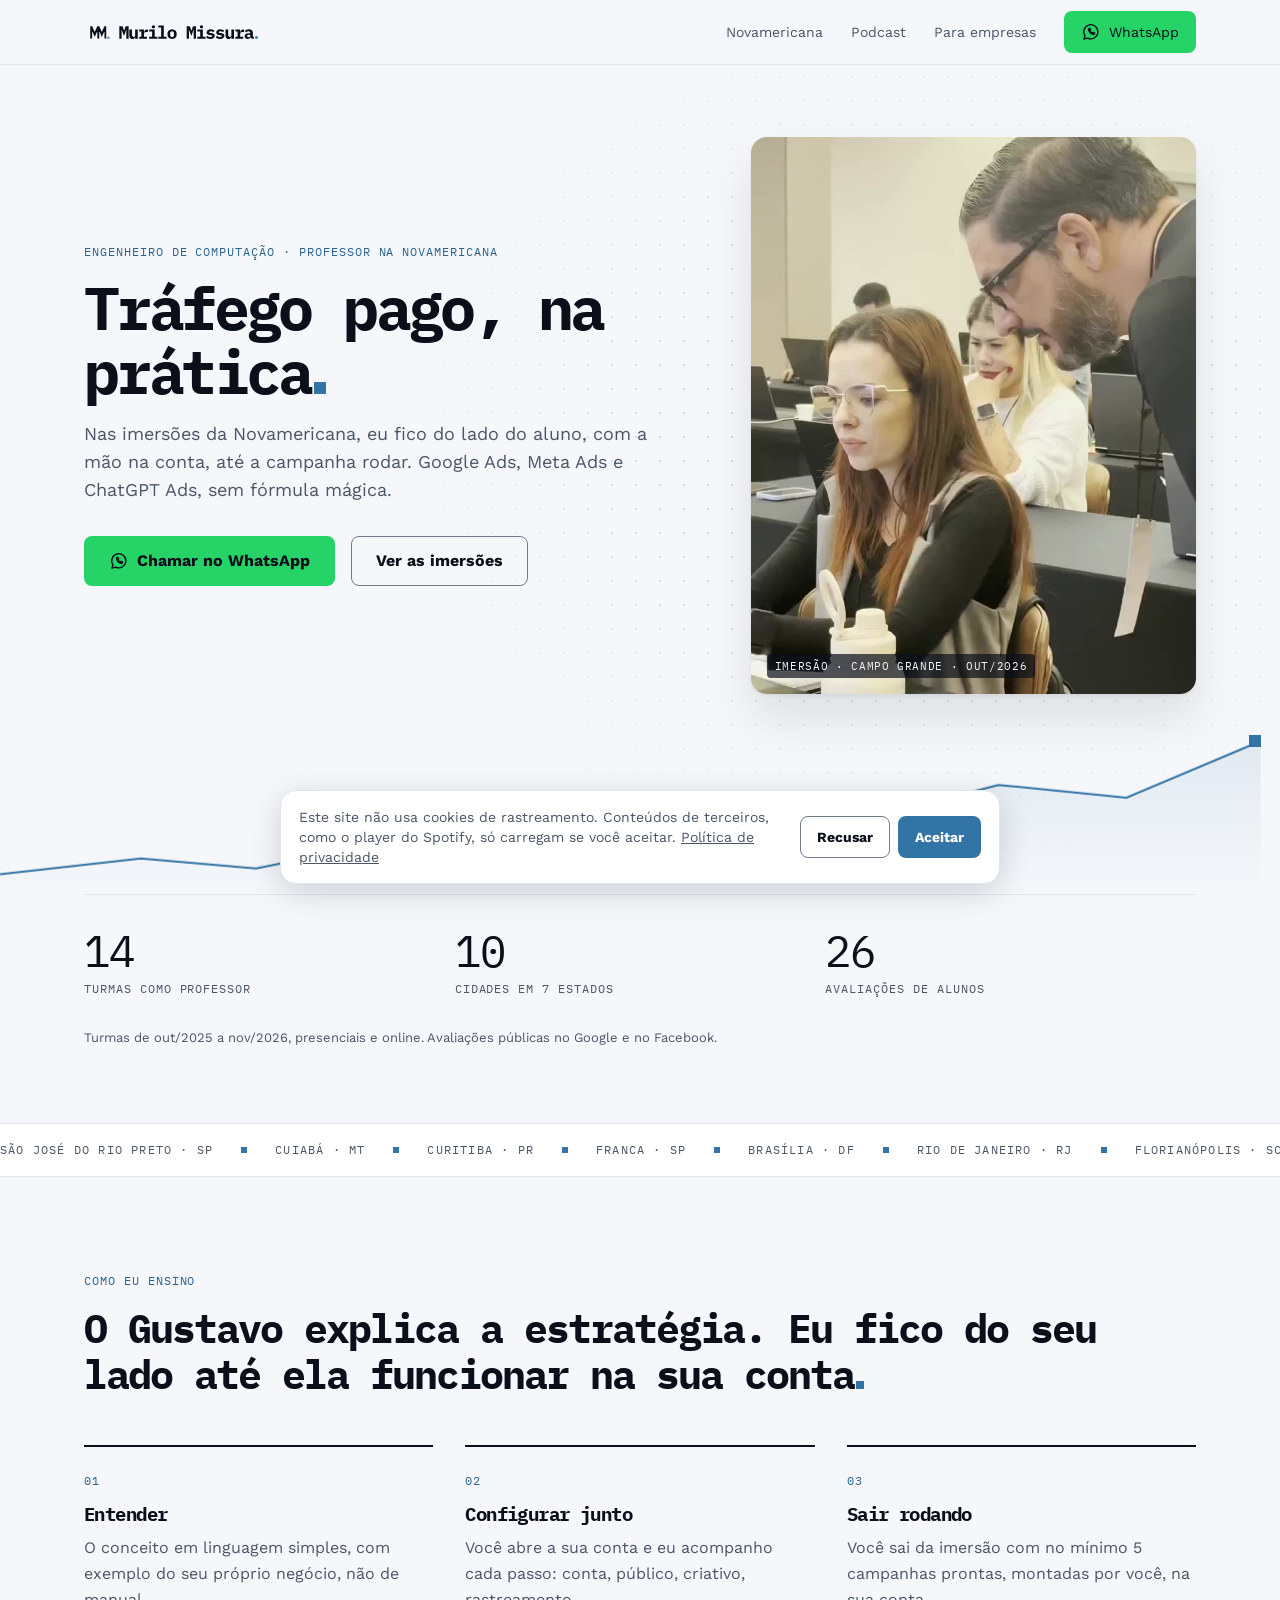
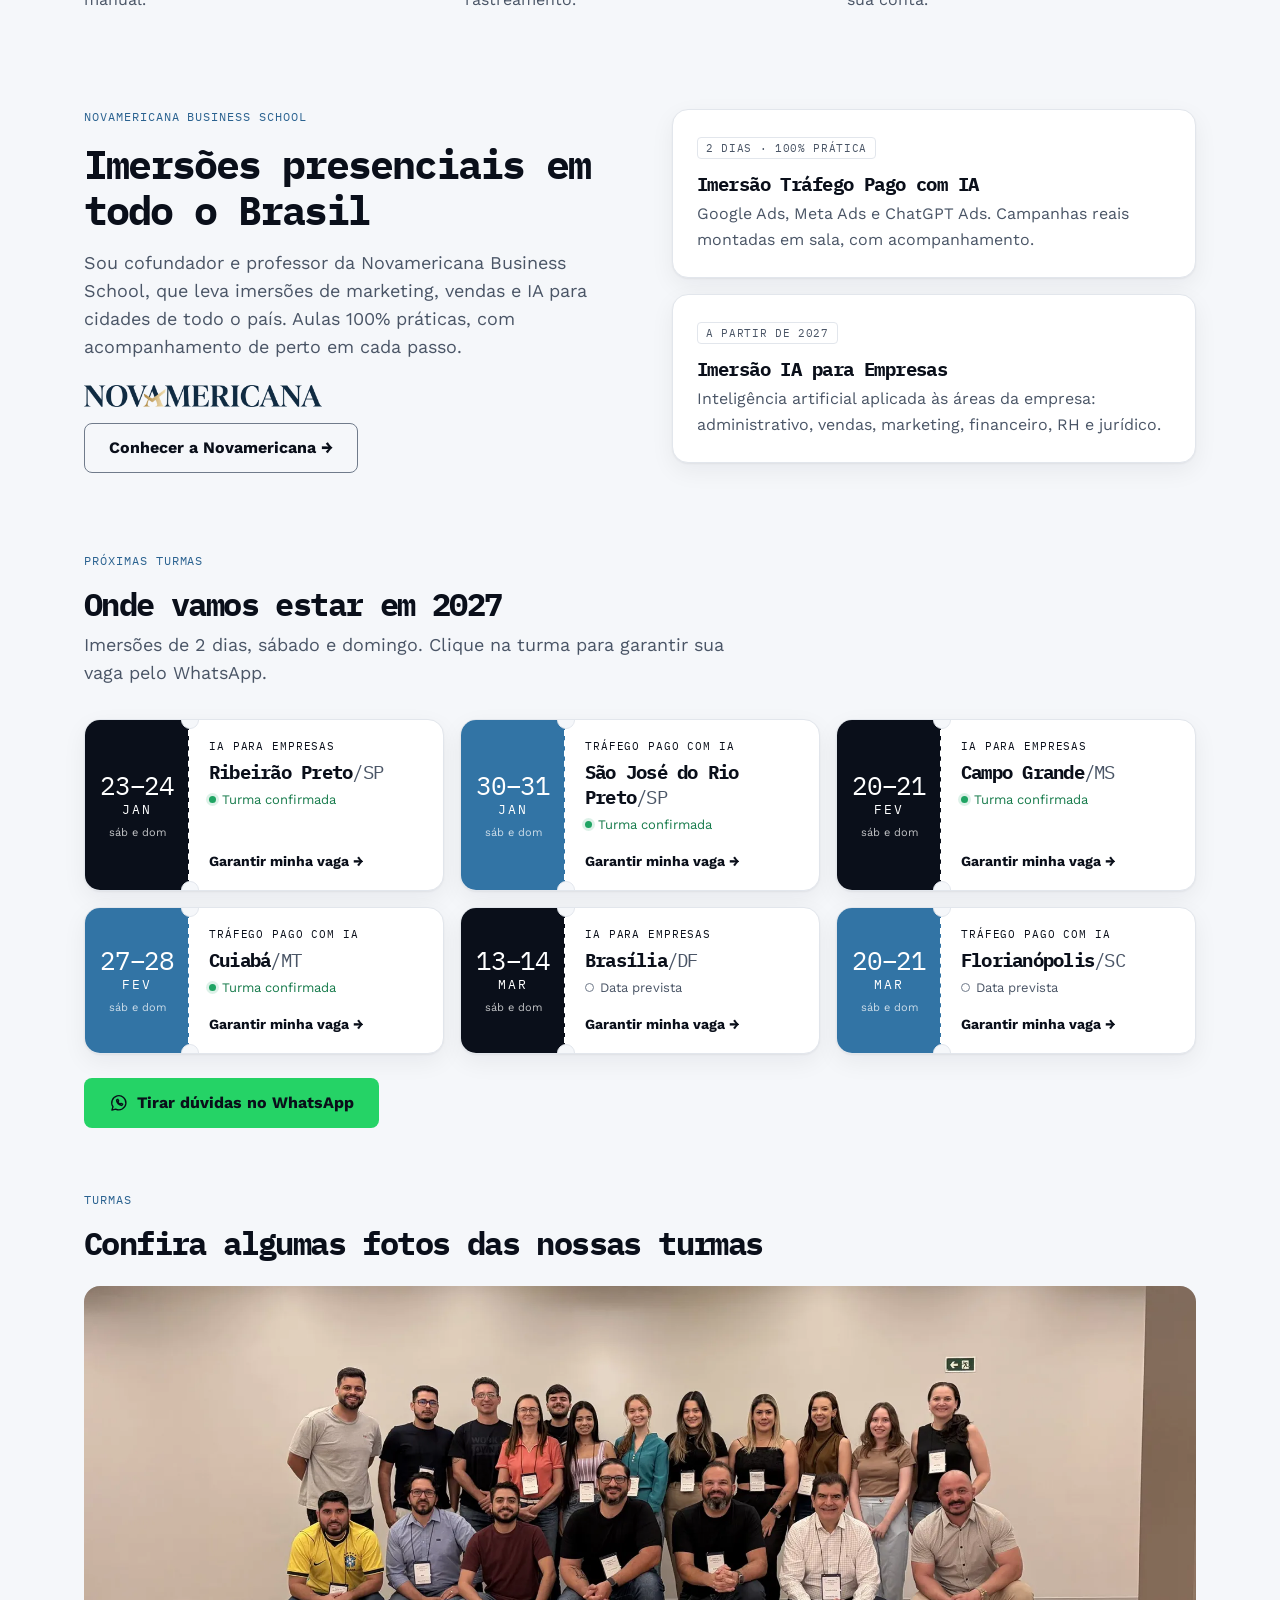
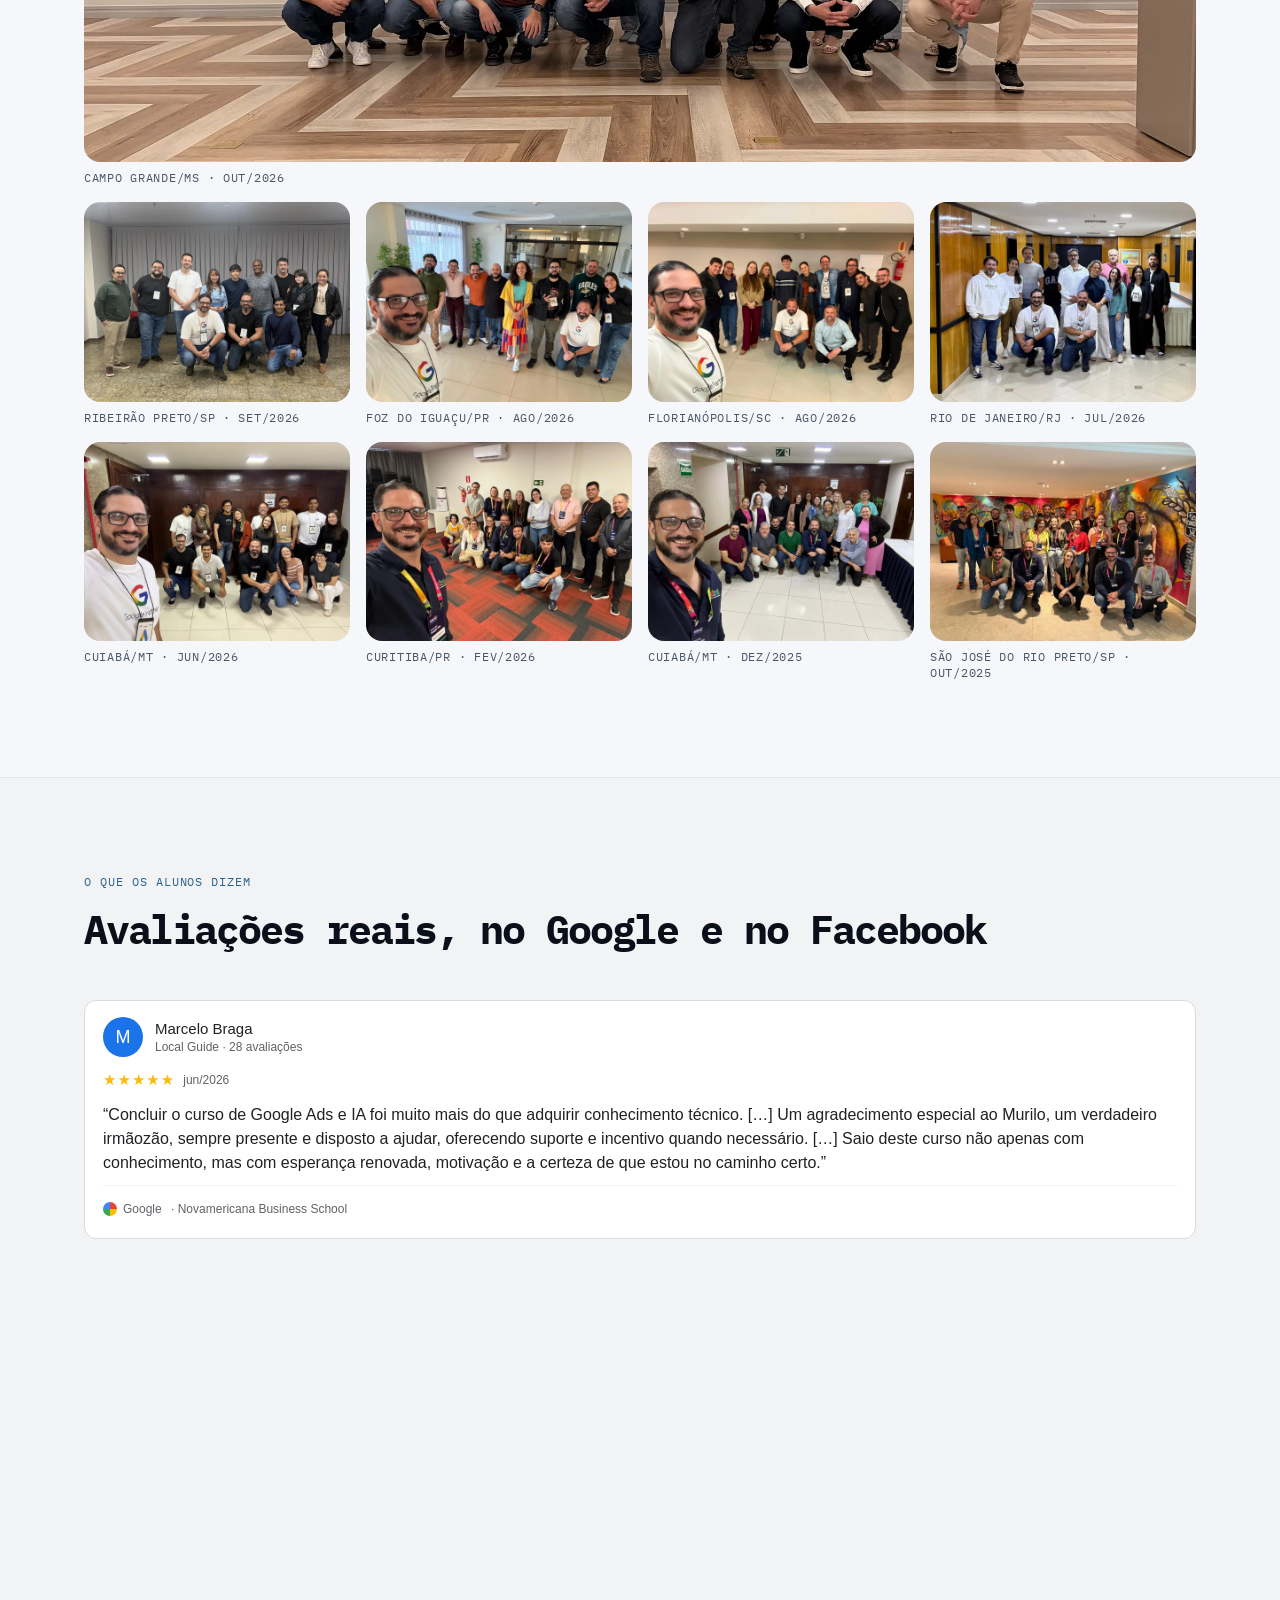
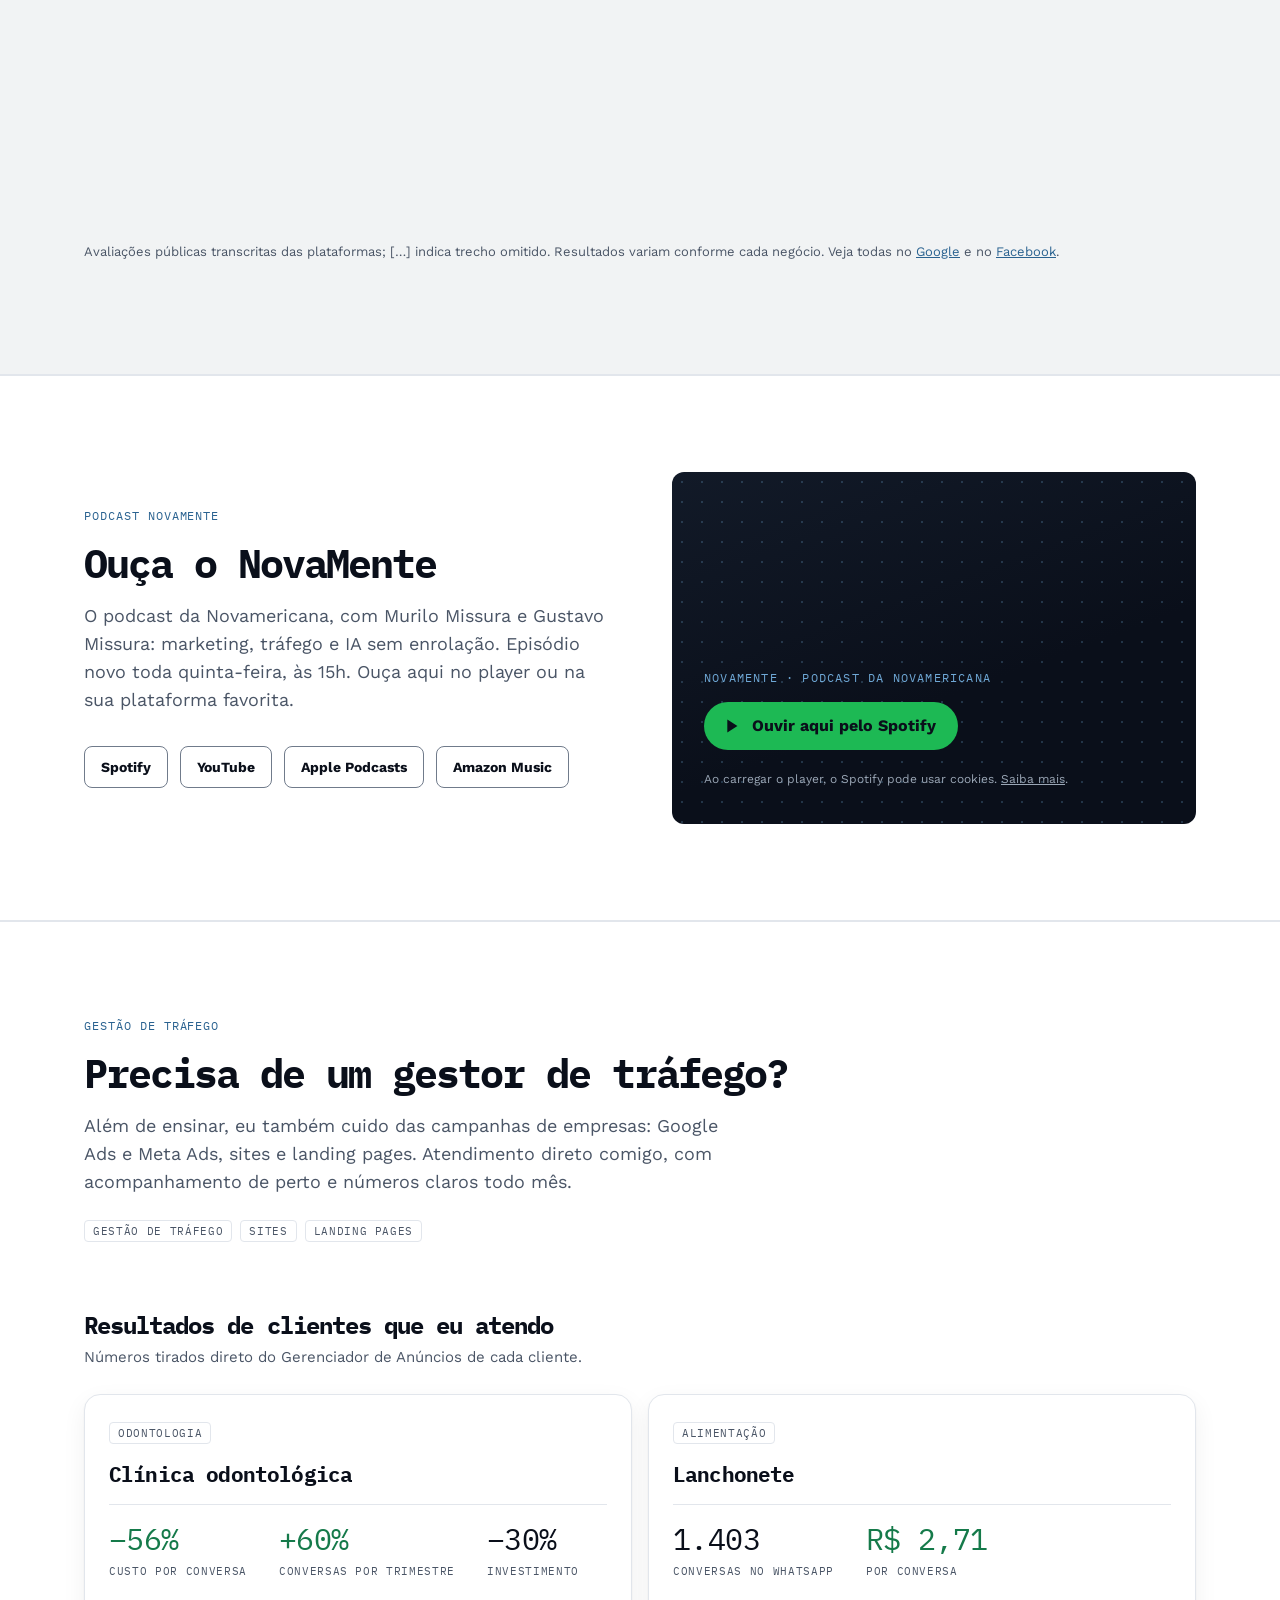
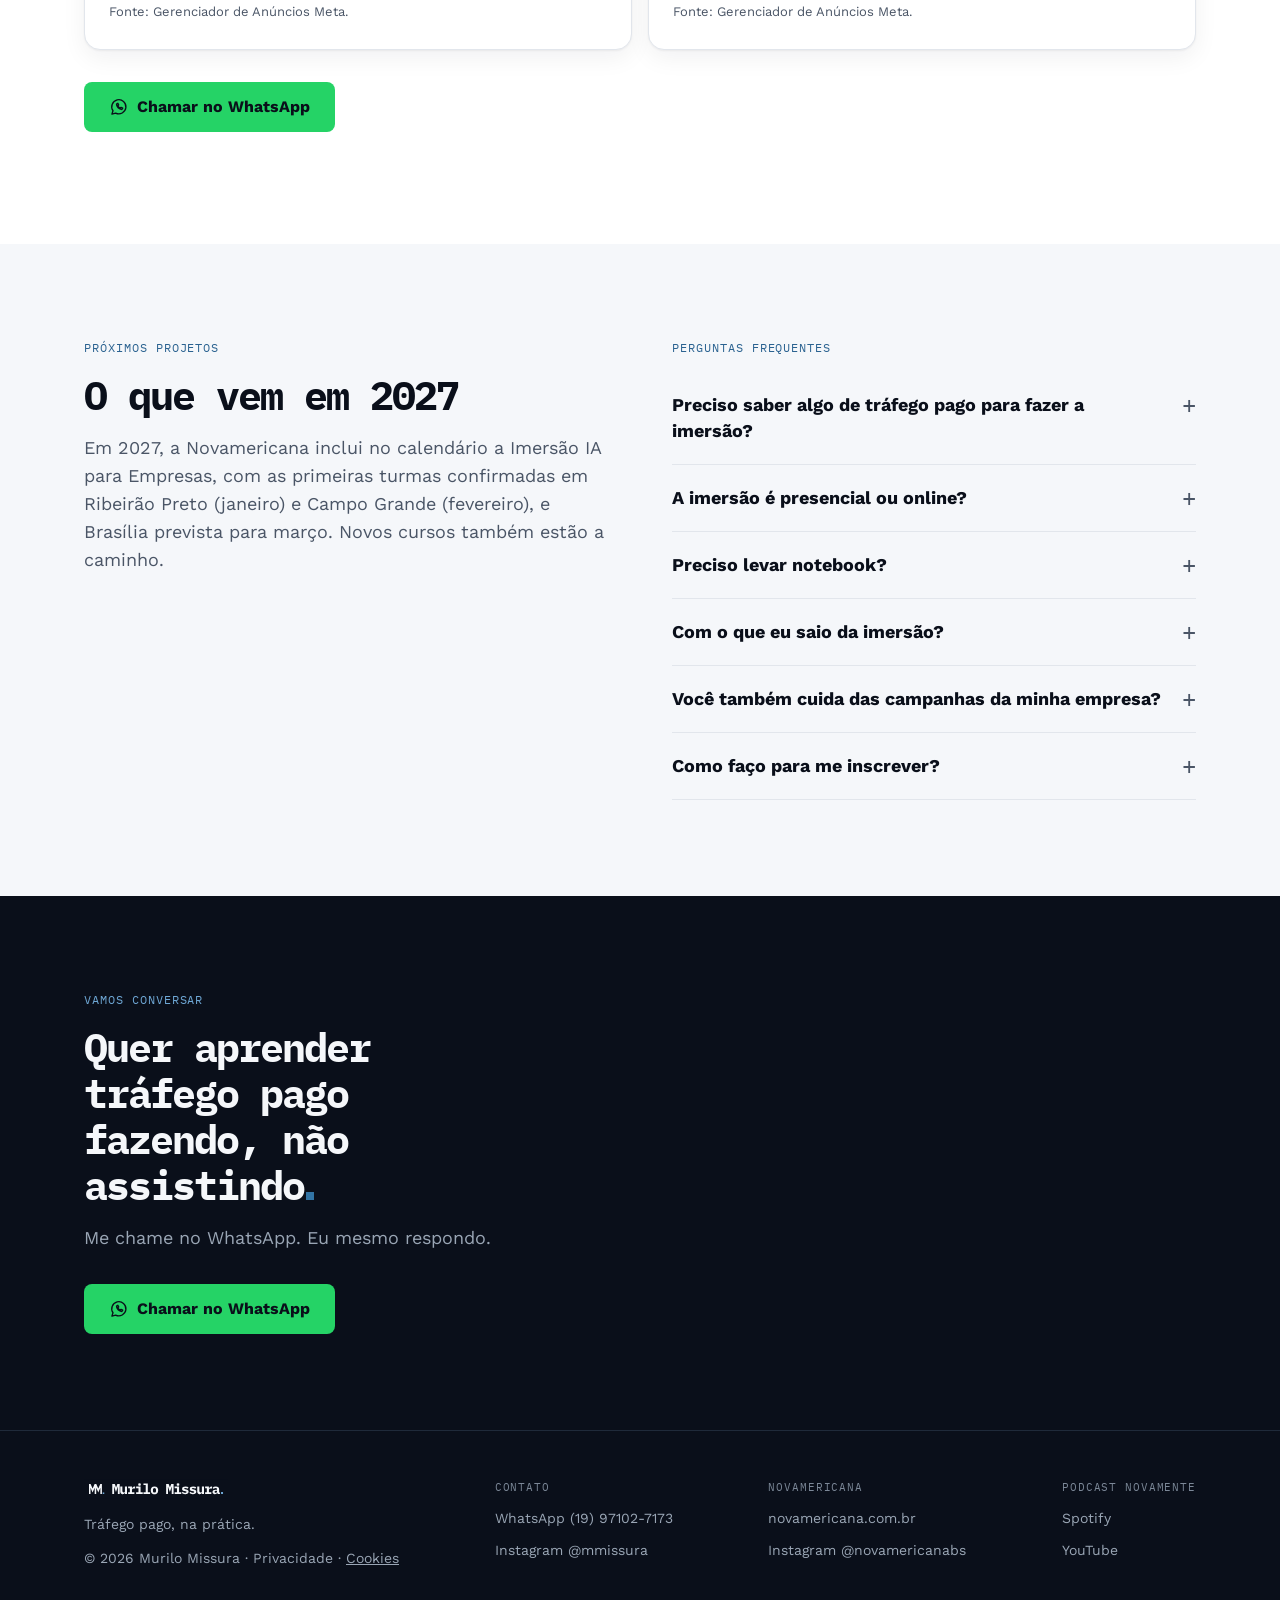
==== commit 504c5edf: "Título para os cases de gestão de tráfego Co-Authored-By: Claude Opus 5.5 <noreply@anthropic.com> Cl" ====
--- a/index.html
+++ b/index.html
@@ -17,7 +17,7 @@
 <link rel="canonical" href="https://murilomissura.com.br/">
 <meta name="theme-color" content="#F5F7FA">
 <link rel="icon" href="assets/logo/avatar-azul.svg" type="image/svg+xml">
-<link rel="stylesheet" href="assets/css/site.css?v=4">
+<link rel="stylesheet" href="assets/css/site.css?v=5">
 </head>
 <body>
 <a class="skip" href="#conteudo">Pular para o conteúdo</a>
@@ -242,6 +242,8 @@
     <h2 class="reveal h-d">Precisa de um gestor de tráfego?</h2>
     <p class="lead">Além de ensinar, eu também cuido das campanhas de empresas: Google Ads e Meta Ads, sites e landing pages. Atendimento direto comigo, com acompanhamento de perto e números claros todo mês.</p>
     <div class="services"><span class="tag">Gestão de tráfego</span><span class="tag">Sites</span><span class="tag">Landing pages</span></div>
+    <h3 class="cases-title">Resultados de clientes que eu atendo</h3>
+    <p class="cases-sub">Números tirados direto do Gerenciador de Anúncios de cada cliente.</p>
     <div class="cases">
       <article class="reveal card case">
         <span class="tag">Odontologia</span>
--- a/assets/css/site.css
+++ b/assets/css/site.css
@@ -307,3 +307,8 @@
 @media (max-width:620px){.ck{flex-direction:column;align-items:stretch}.ck-b .btn{flex:1;justify-content:center}}
 .linkbtn{background:none;border:0;padding:0;font:inherit;color:inherit;cursor:pointer;text-decoration:underline}
 @media (prefers-reduced-motion:reduce){.tk,.tk-cta span{transition:none}}
+
+.cases-title{font-size:24px;line-height:30px;letter-spacing:-.04em;margin:56px 0 4px}
+.cases-sub{margin:0;color:var(--ink-muted);font-size:15px}
+@media (max-width:720px){.cases-title{font-size:20px;line-height:26px;margin-top:40px}}
+.cases-sub+.cases{margin-top:24px}
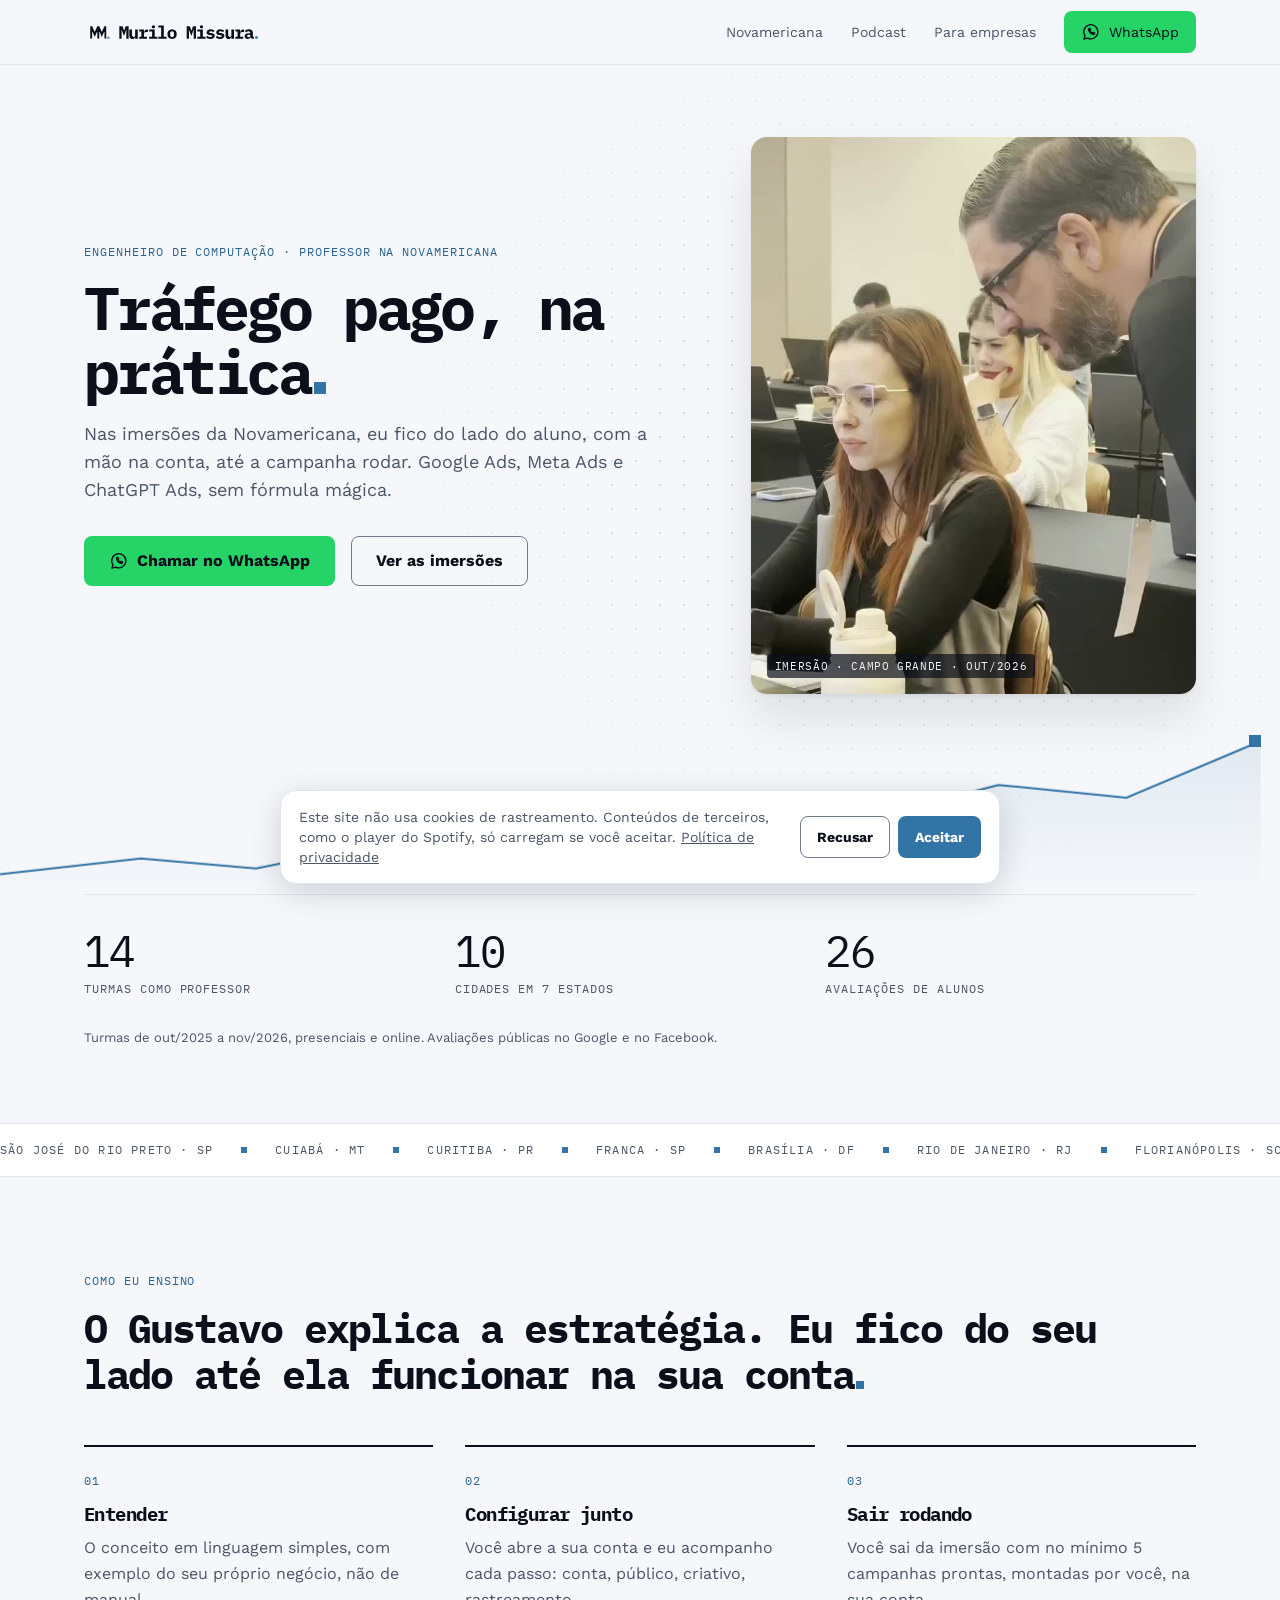
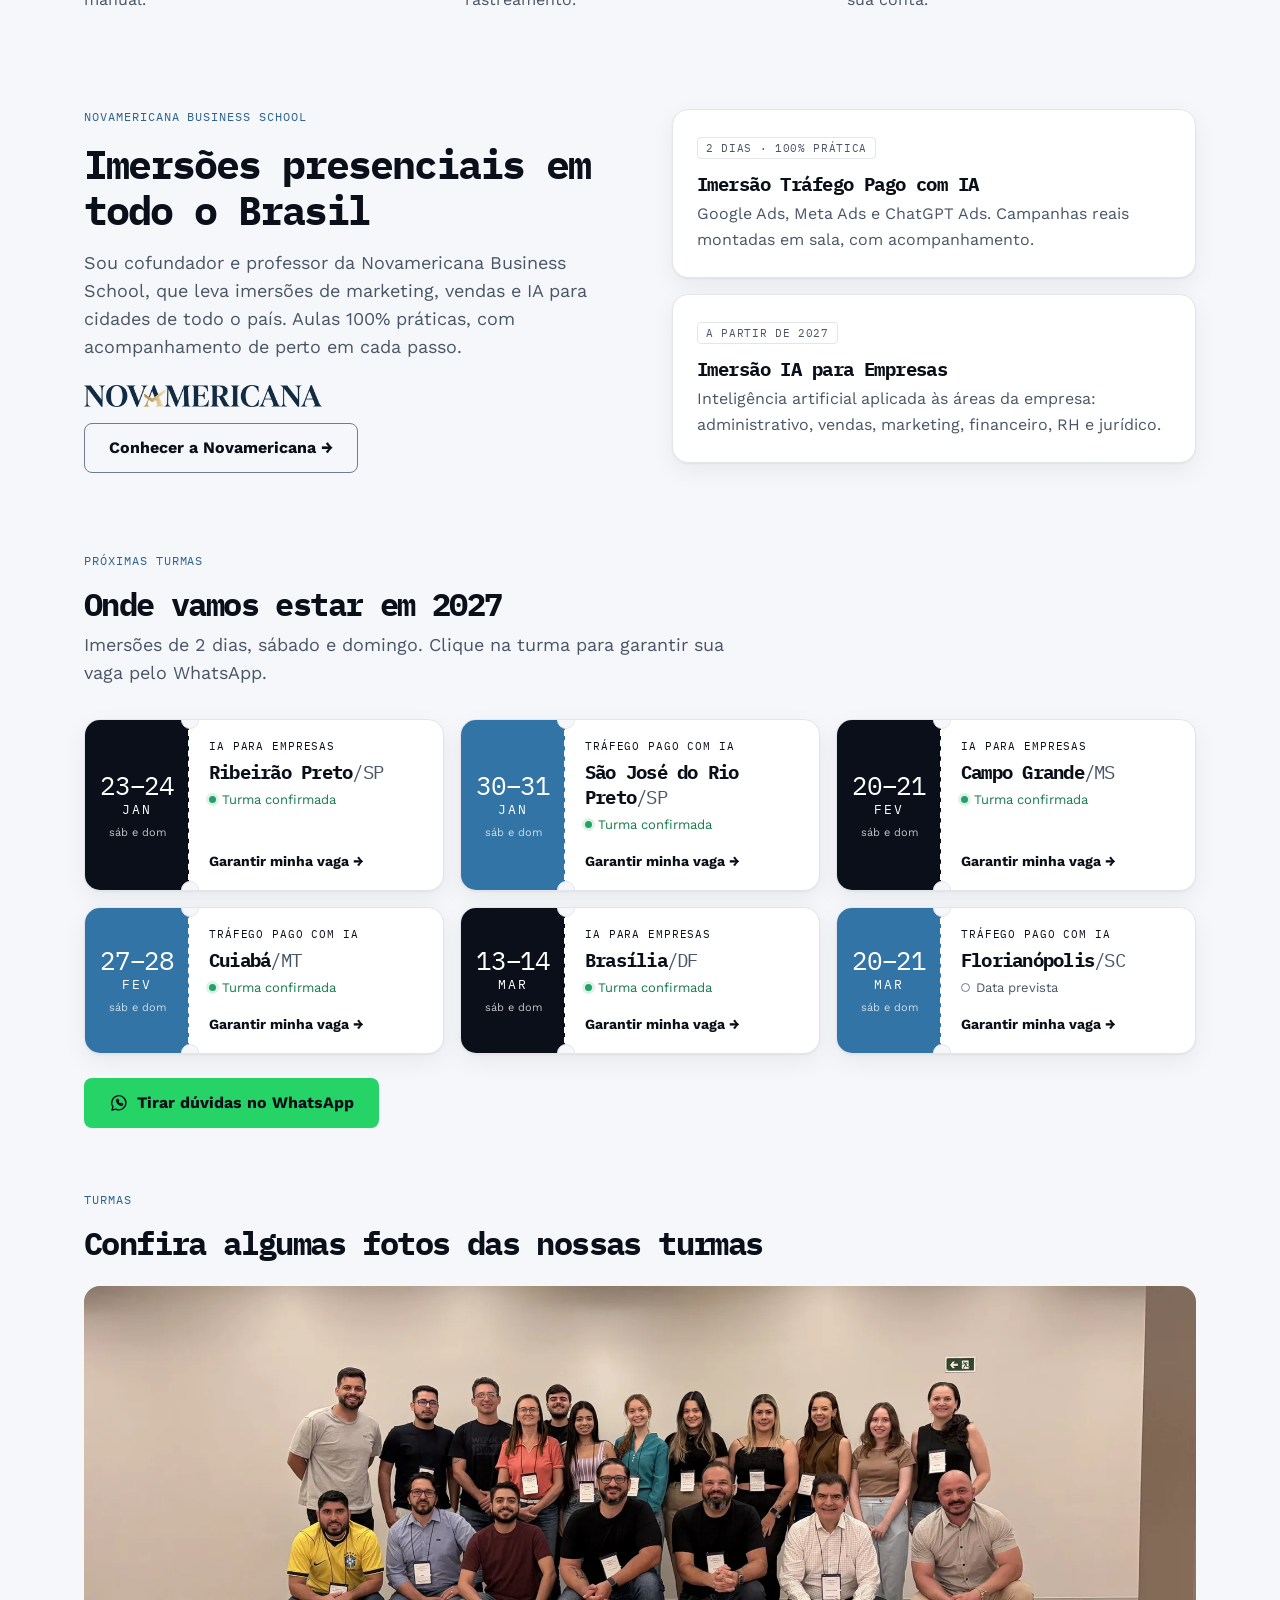
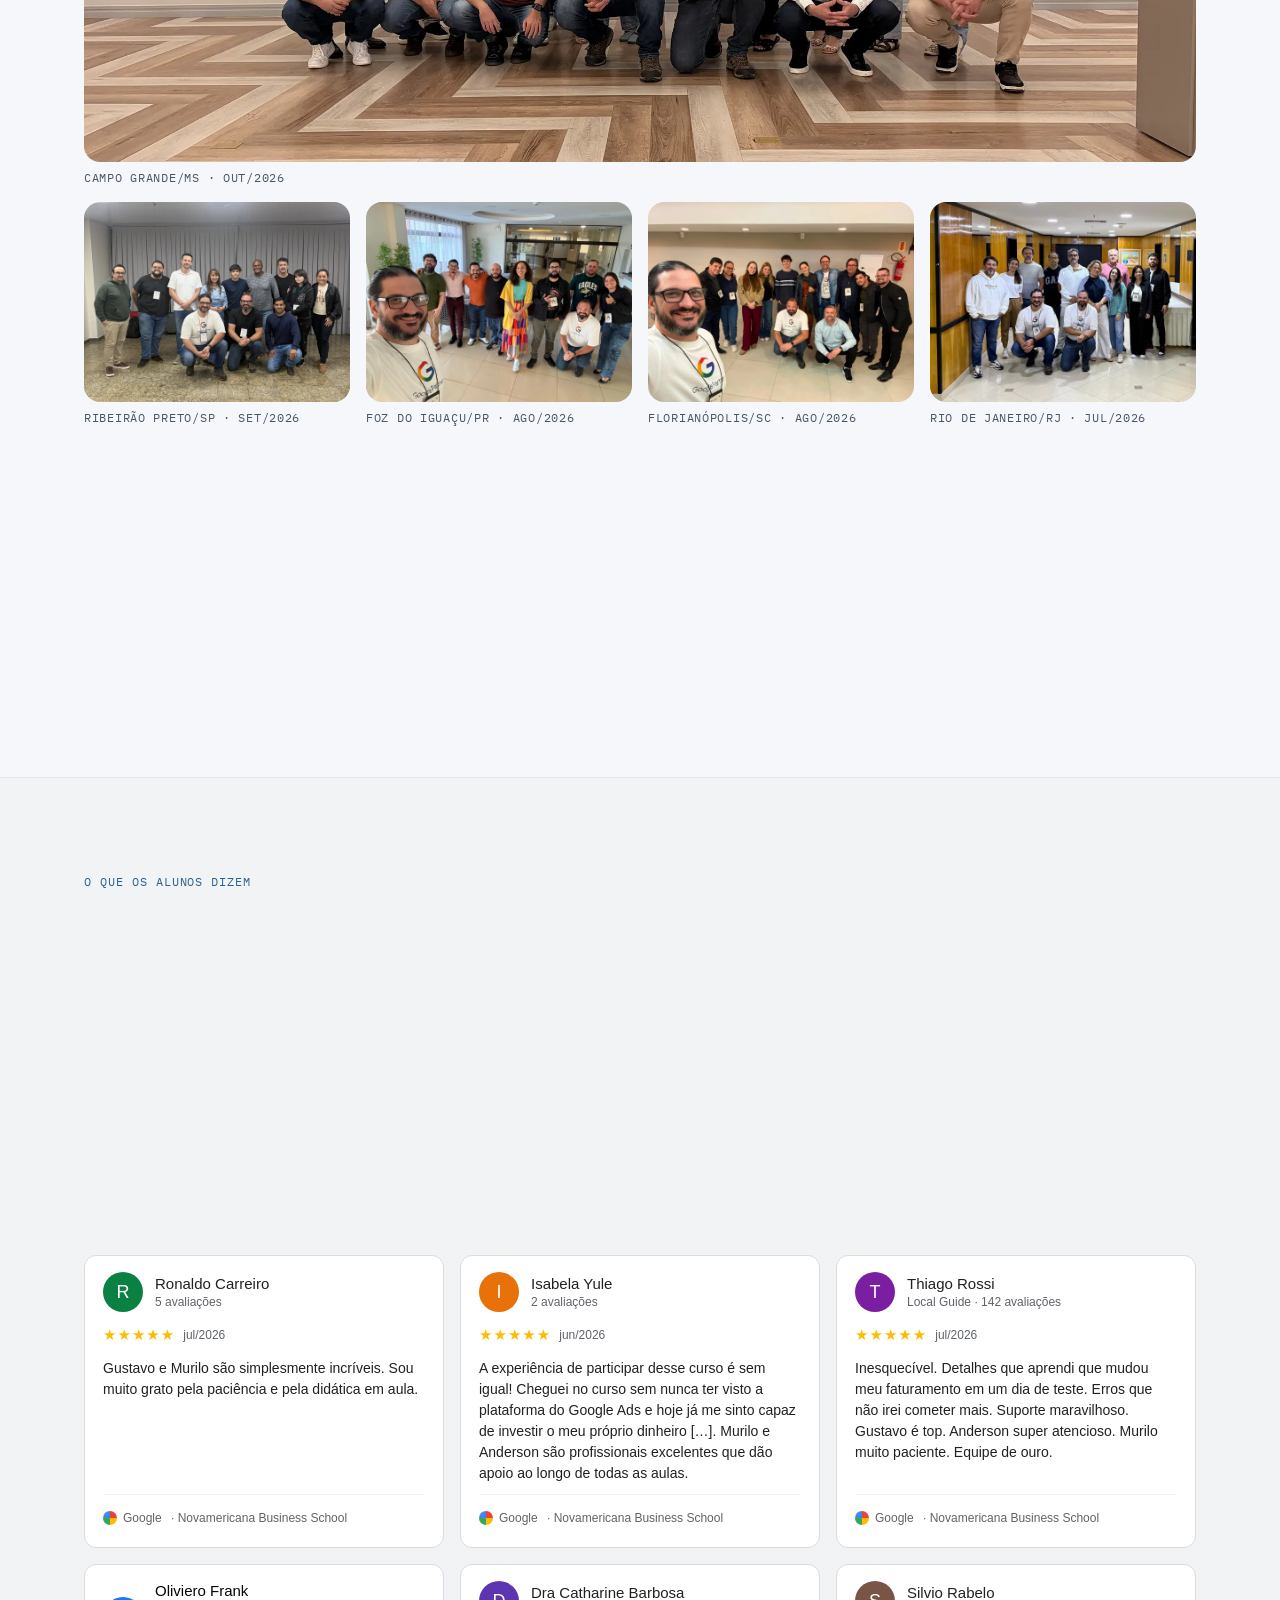
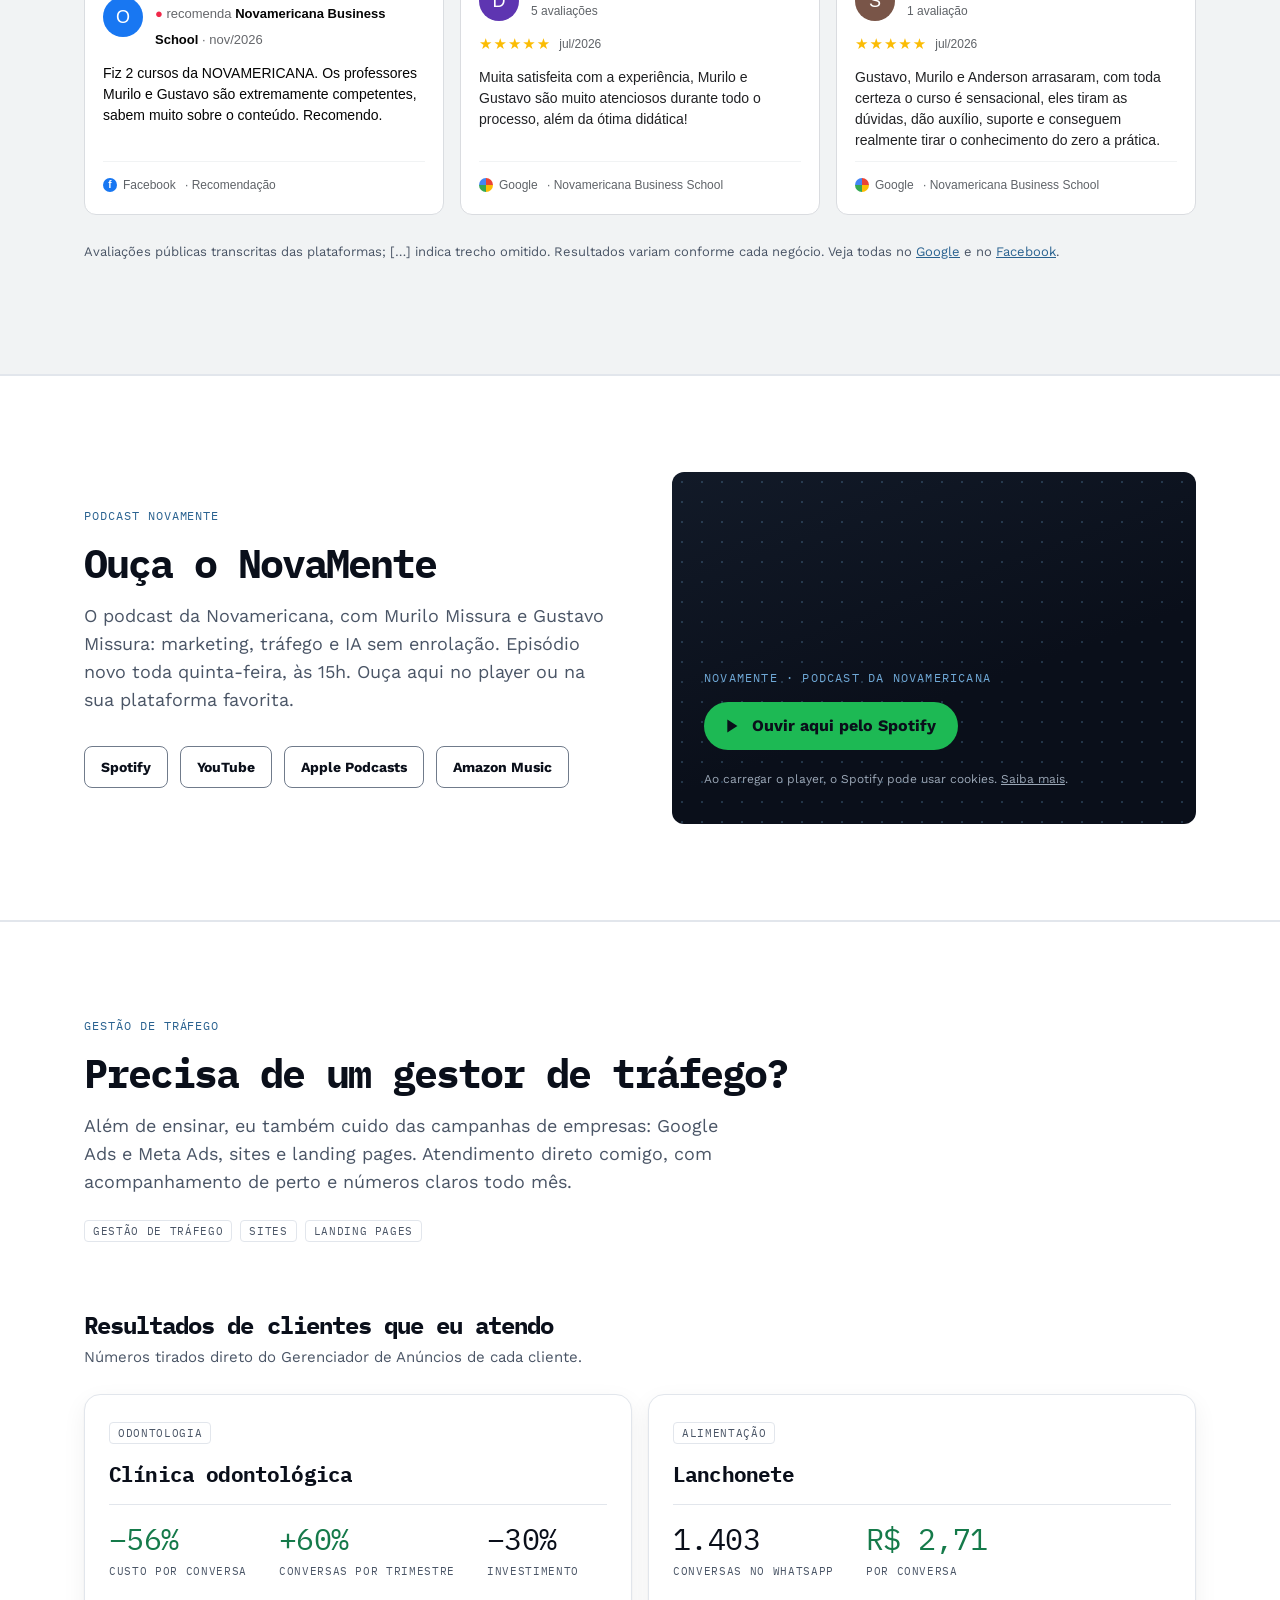
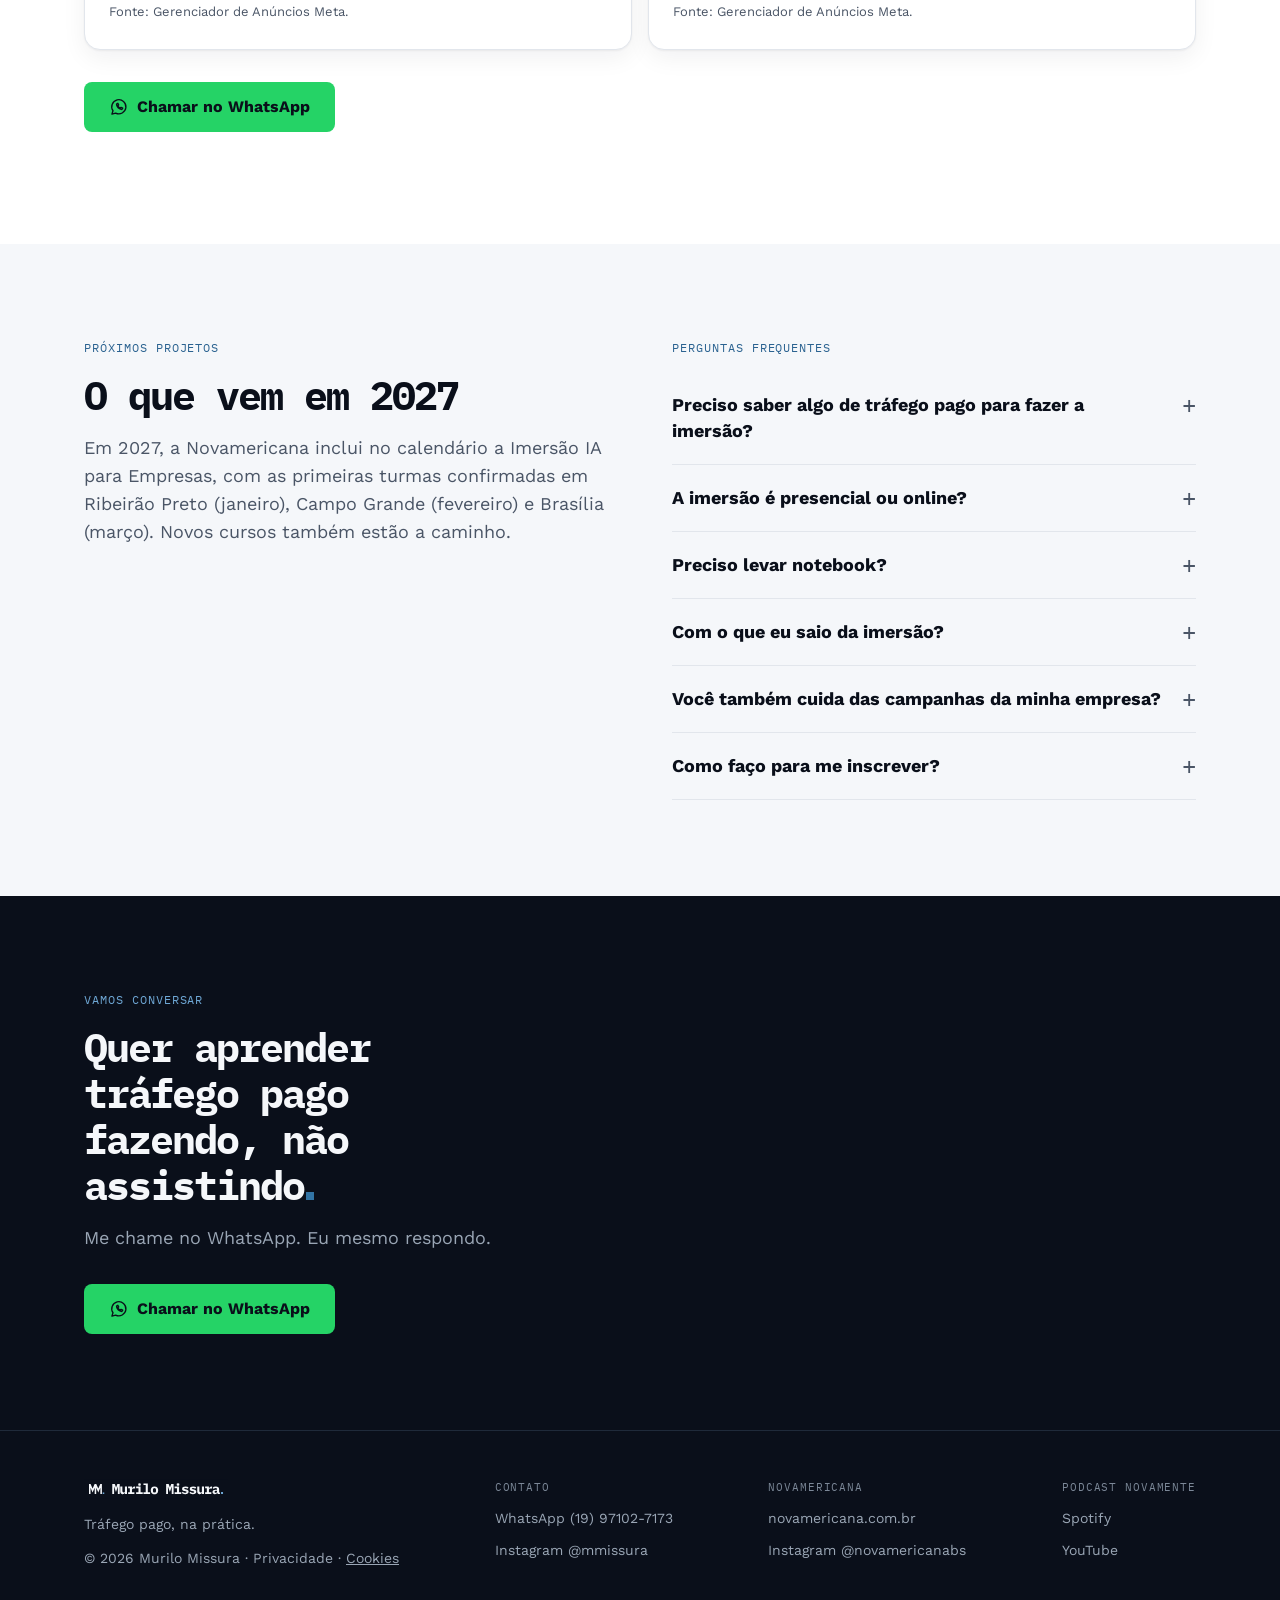
==== commit ff9831e2: "Brasília confirmada Co-Authored-By: Claude Opus 5.5 <noreply@anthropic.com> Claude-Session: https://" ====
--- a/index.html
+++ b/index.html
@@ -164,7 +164,7 @@
   <div class="tk-body">
     <span class="tk-curso">IA para Empresas</span>
     <h3>Brasília<span>/DF</span></h3>
-    <span class="tk-st prev">Data prevista</span>
+    <span class="tk-st ok">Turma confirmada</span>
     <a class="tk-cta" href="https://wa.me/5519971027173?text=Ol%C3%A1%2C%20Murilo%21%20Vi%20seu%20site%20e%20quero%20garantir%20minha%20vaga%20na%20Imers%C3%A3o%20IA%20para%20Empresas%20em%20Bras%C3%ADlia/DF%20%2813%20e%2014%20de%20mar%C3%A7o%29." target="_blank" rel="noopener" aria-label="Garantir minha vaga na turma de Brasília/DF pelo WhatsApp">Garantir minha vaga <span aria-hidden="true">→</span></a>
   </div>
 </article>
@@ -276,7 +276,7 @@
       <div>
         <p class="eyebrow">Próximos projetos</p>
         <h2 class="reveal h-d">O que vem em 2027</h2>
-        <p class="lead">Em 2027, a Novamericana inclui no calendário a Imersão IA para Empresas, com as primeiras turmas confirmadas em Ribeirão Preto (janeiro) e Campo Grande (fevereiro), e Brasília prevista para março. Novos cursos também estão a caminho.</p>
+        <p class="lead">Em 2027, a Novamericana inclui no calendário a Imersão IA para Empresas, com as primeiras turmas confirmadas em Ribeirão Preto (janeiro), Campo Grande (fevereiro) e Brasília (março). Novos cursos também estão a caminho.</p>
       </div>
       <div>
         <p class="eyebrow">Perguntas frequentes</p>
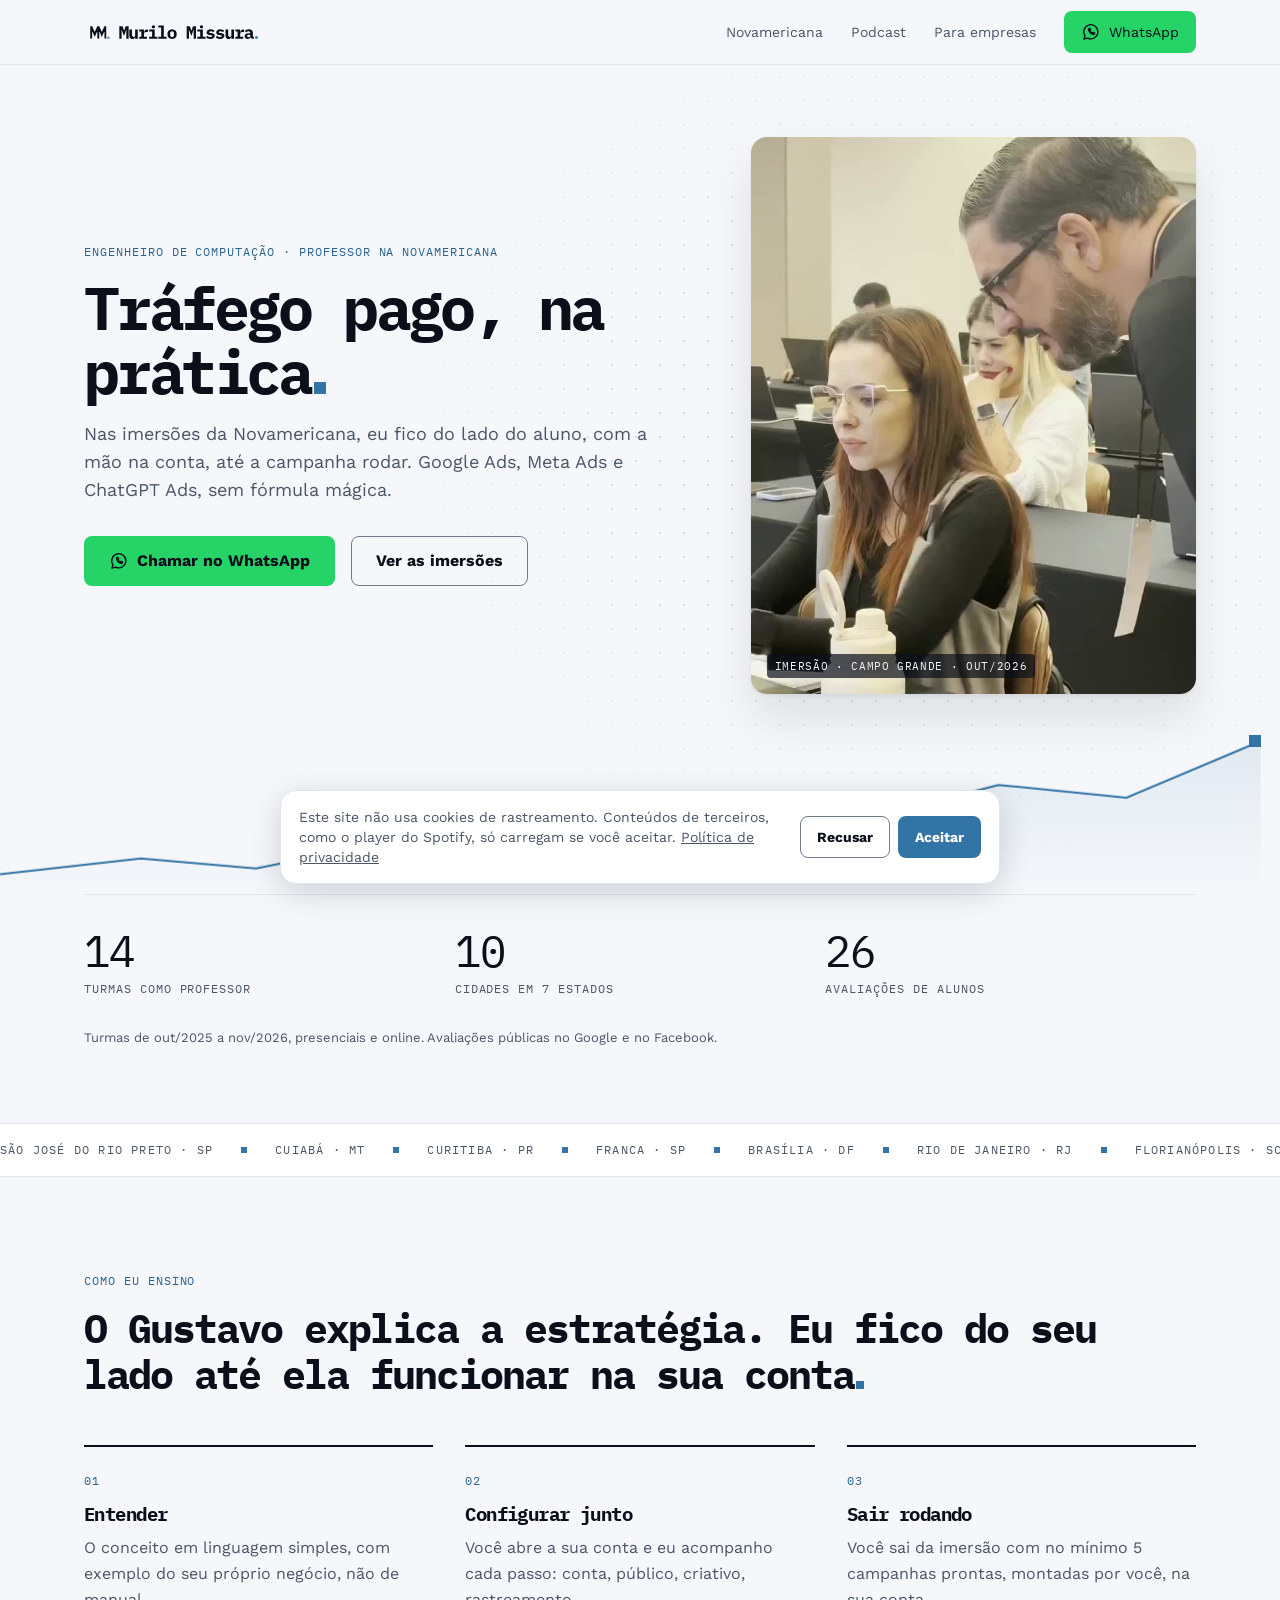
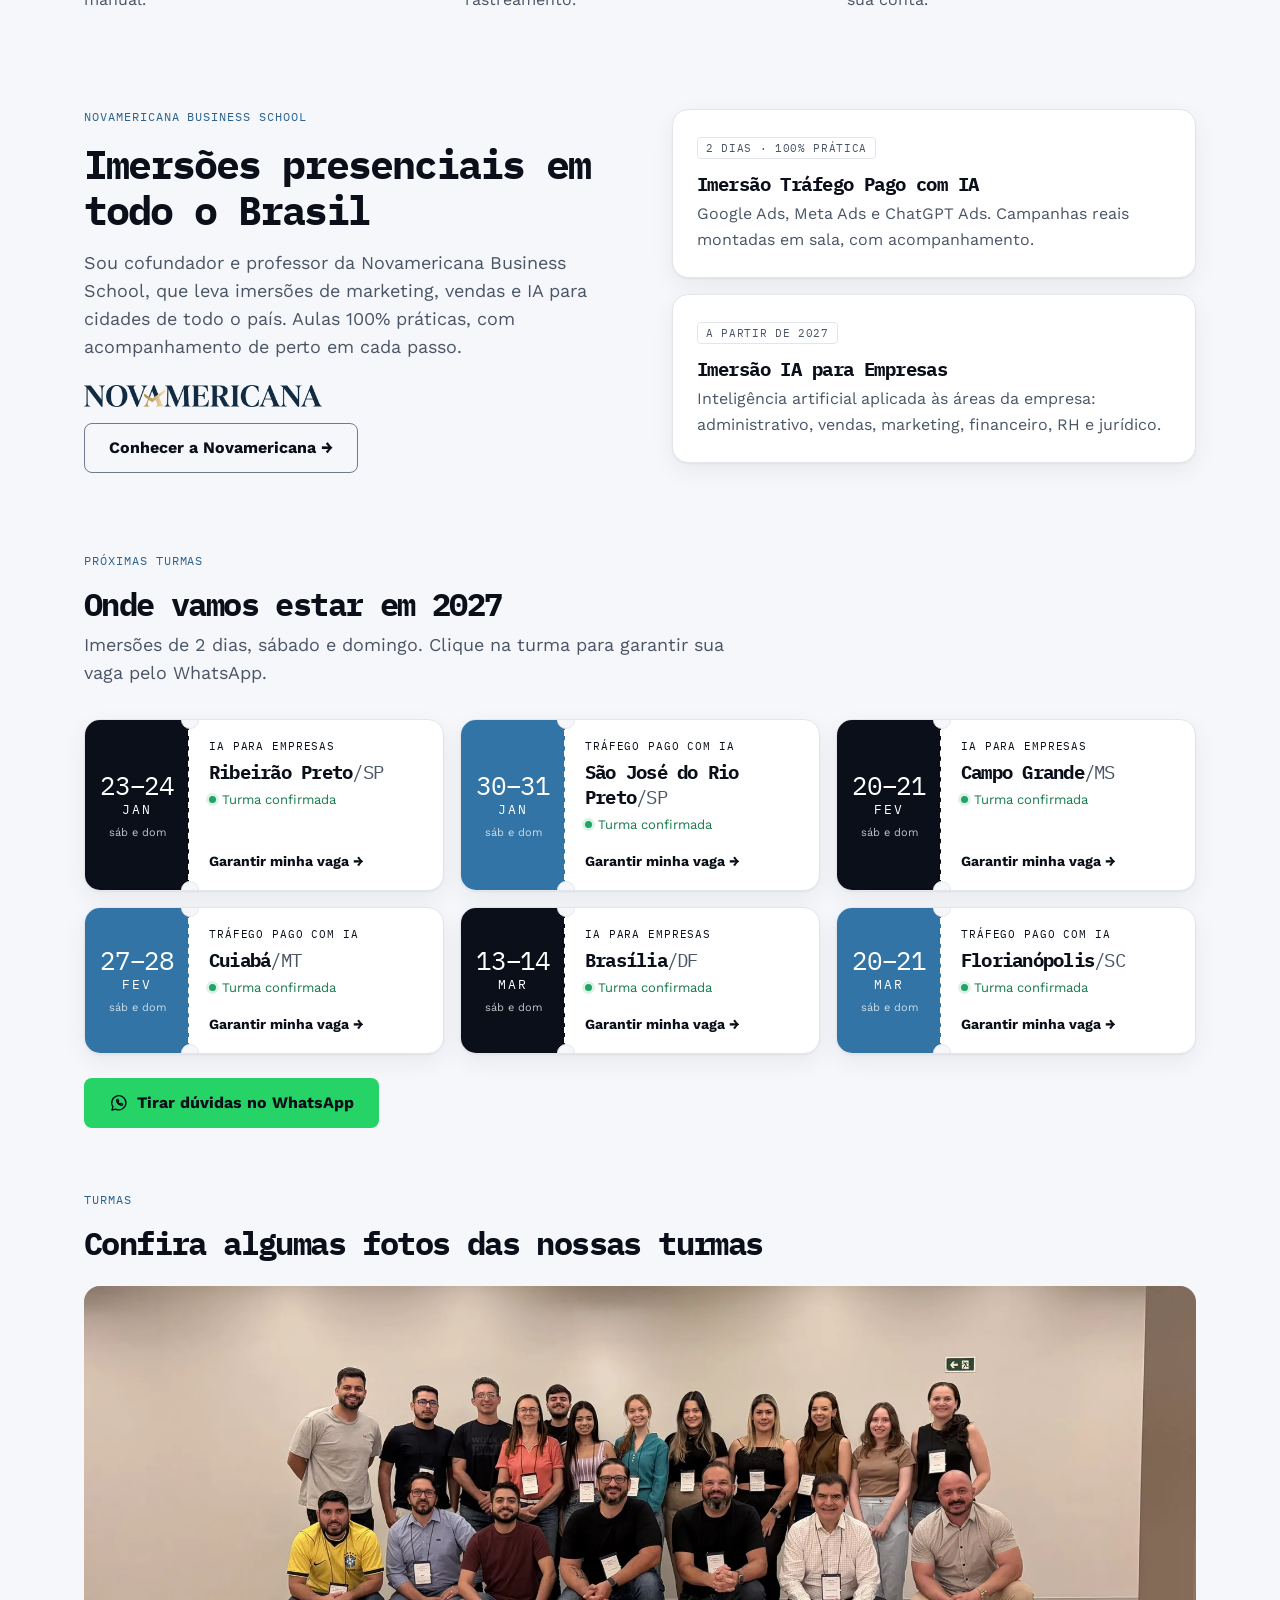
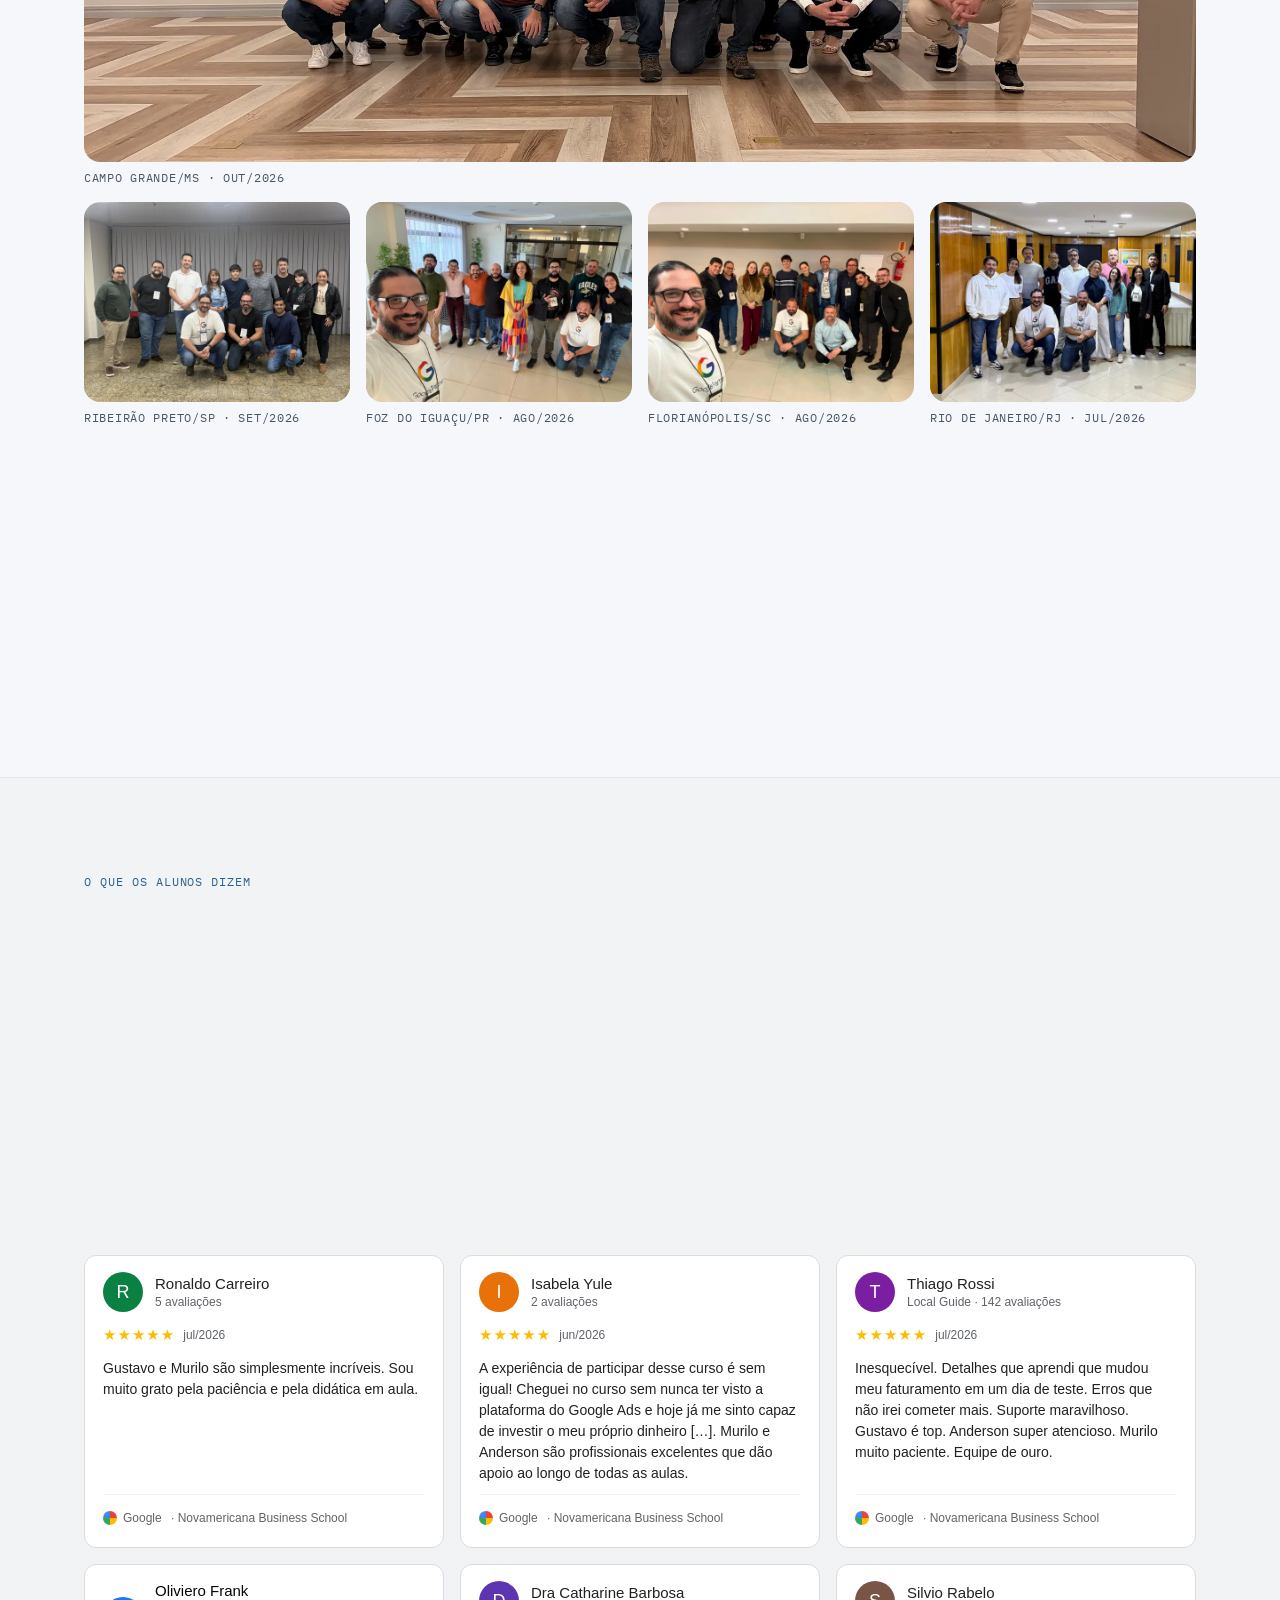
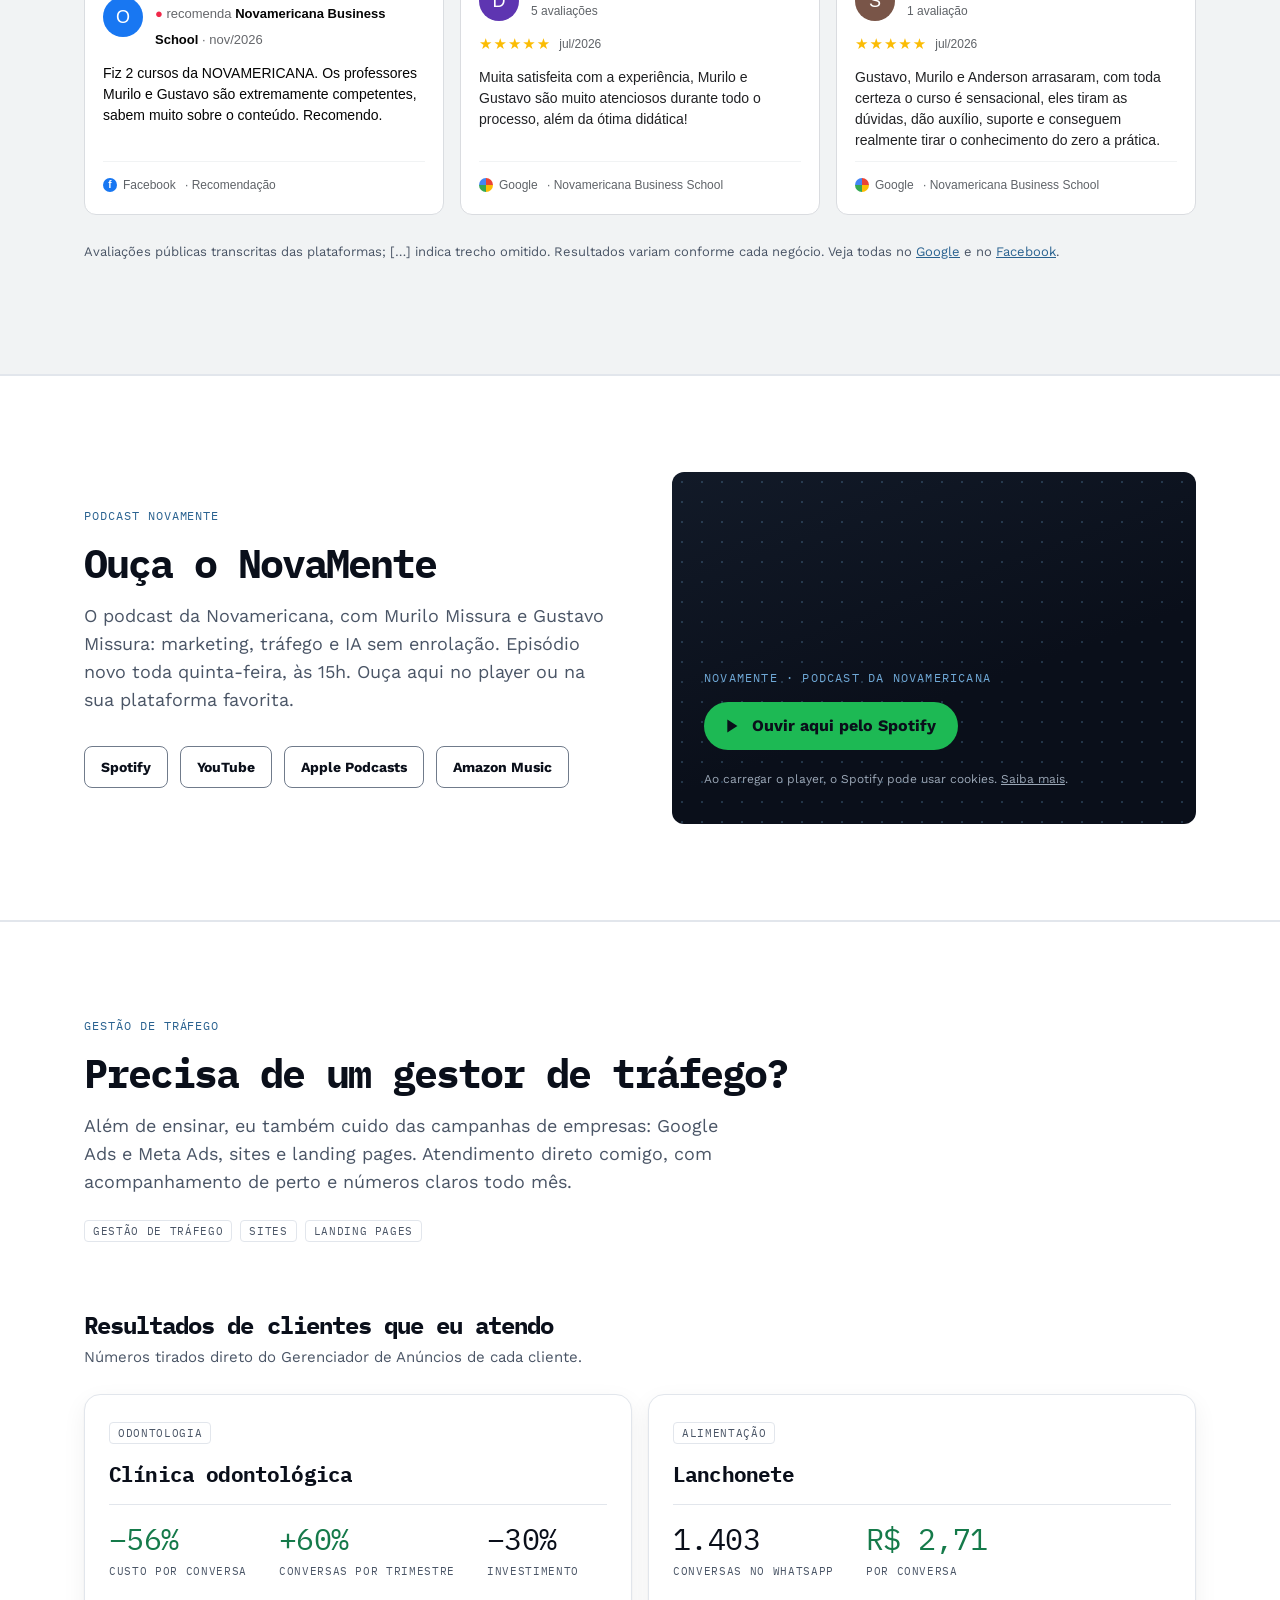
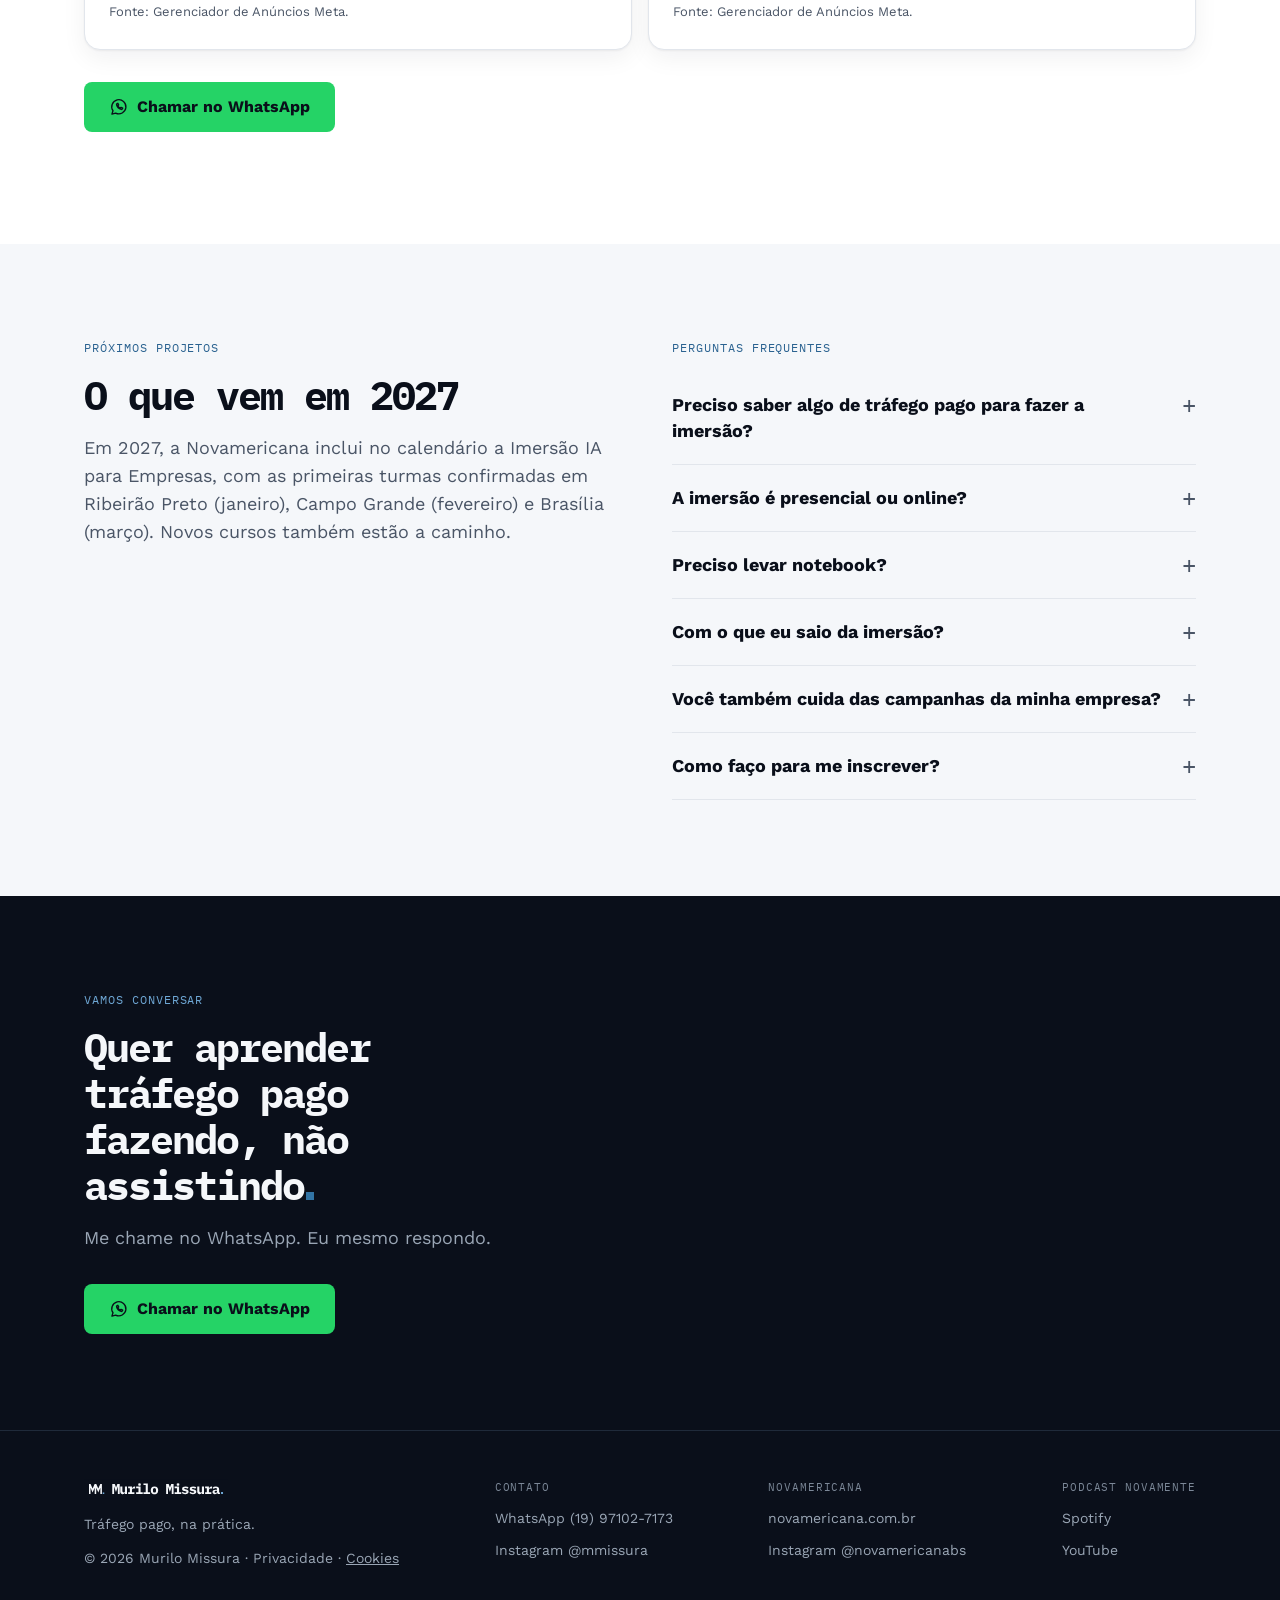
==== commit cfad1a74: "Todas as turmas de 2027 confirmadas Co-Authored-By: Claude Opus 5.5 <noreply@anthropic.com> Claude-S" ====
--- a/index.html
+++ b/index.html
@@ -173,7 +173,7 @@
   <div class="tk-body">
     <span class="tk-curso">Tráfego Pago com IA</span>
     <h3>Florianópolis<span>/SC</span></h3>
-    <span class="tk-st prev">Data prevista</span>
+    <span class="tk-st ok">Turma confirmada</span>
     <a class="tk-cta" href="https://wa.me/5519971027173?text=Ol%C3%A1%2C%20Murilo%21%20Vi%20seu%20site%20e%20quero%20garantir%20minha%20vaga%20na%20Imers%C3%A3o%20Tr%C3%A1fego%20Pago%20com%20IA%20em%20Florian%C3%B3polis/SC%20%2820%20e%2021%20de%20mar%C3%A7o%29." target="_blank" rel="noopener" aria-label="Garantir minha vaga na turma de Florianópolis/SC pelo WhatsApp">Garantir minha vaga <span aria-hidden="true">→</span></a>
   </div>
 </article>
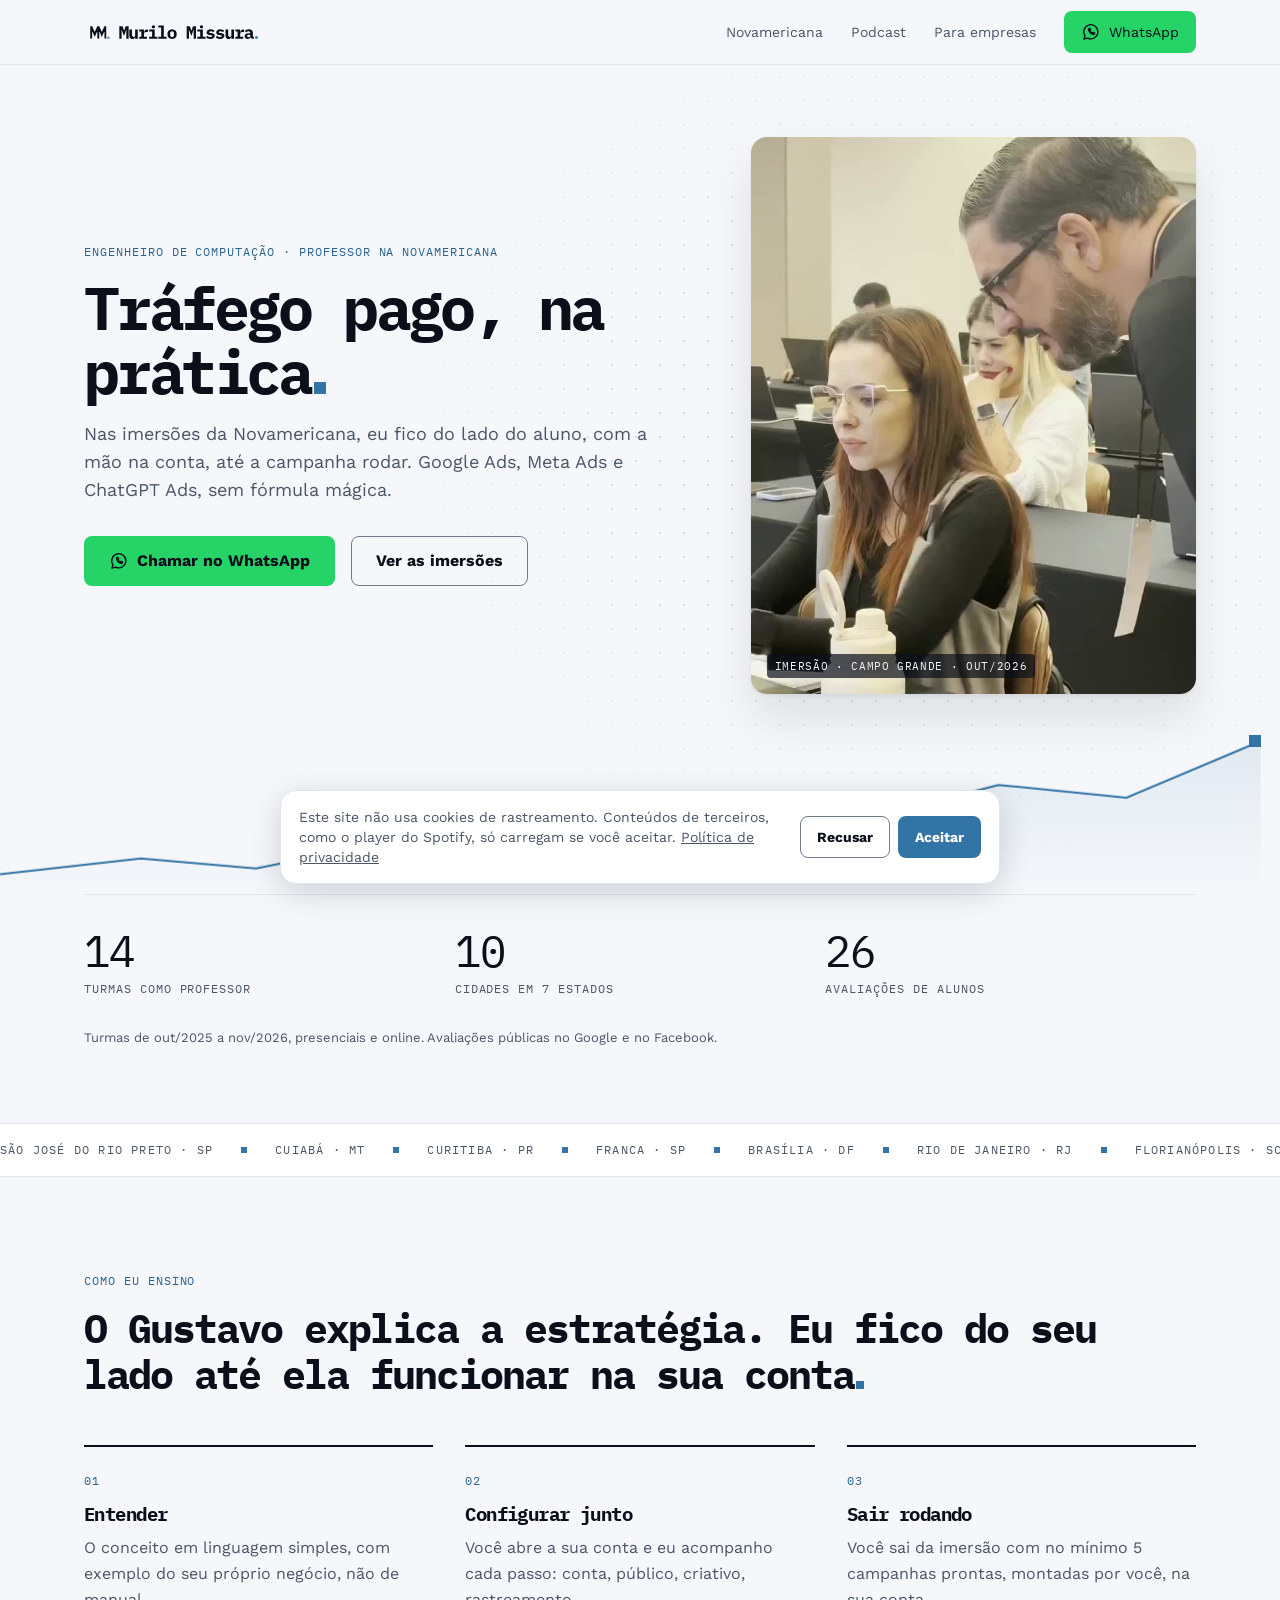
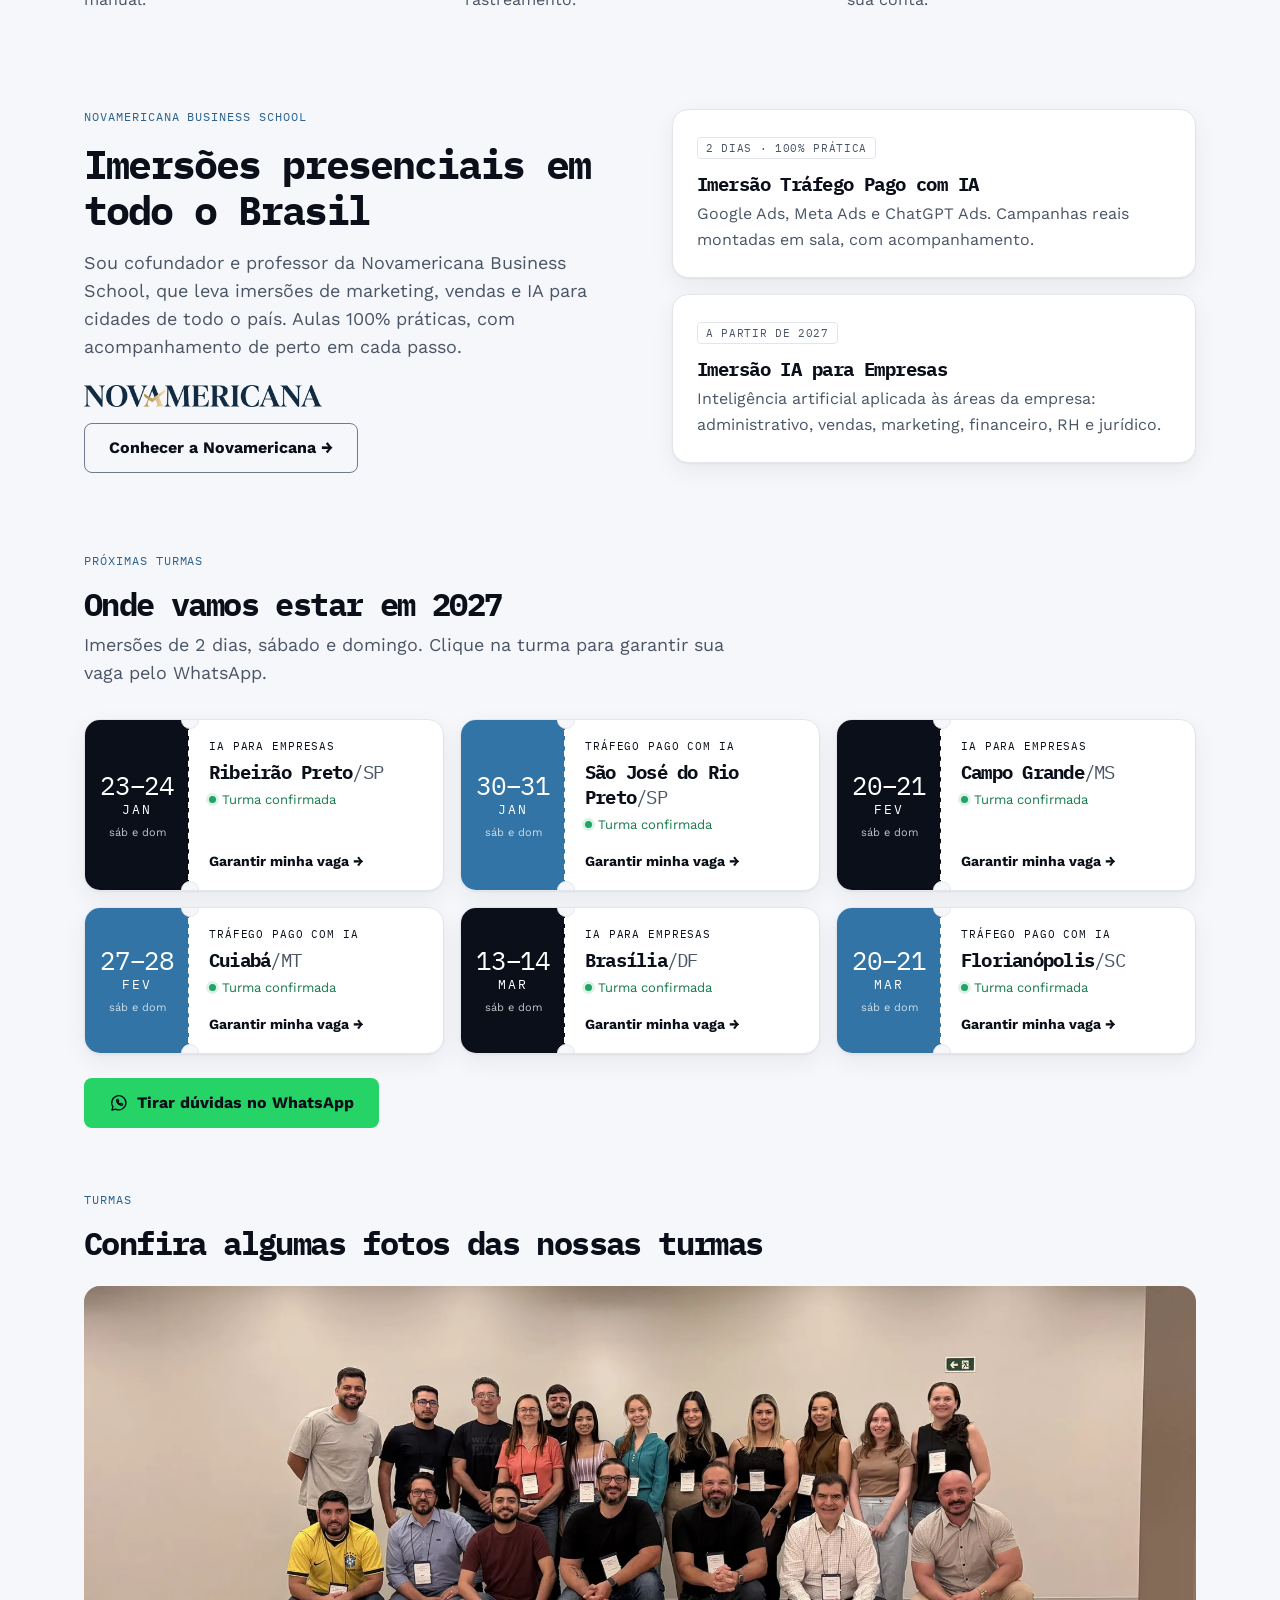
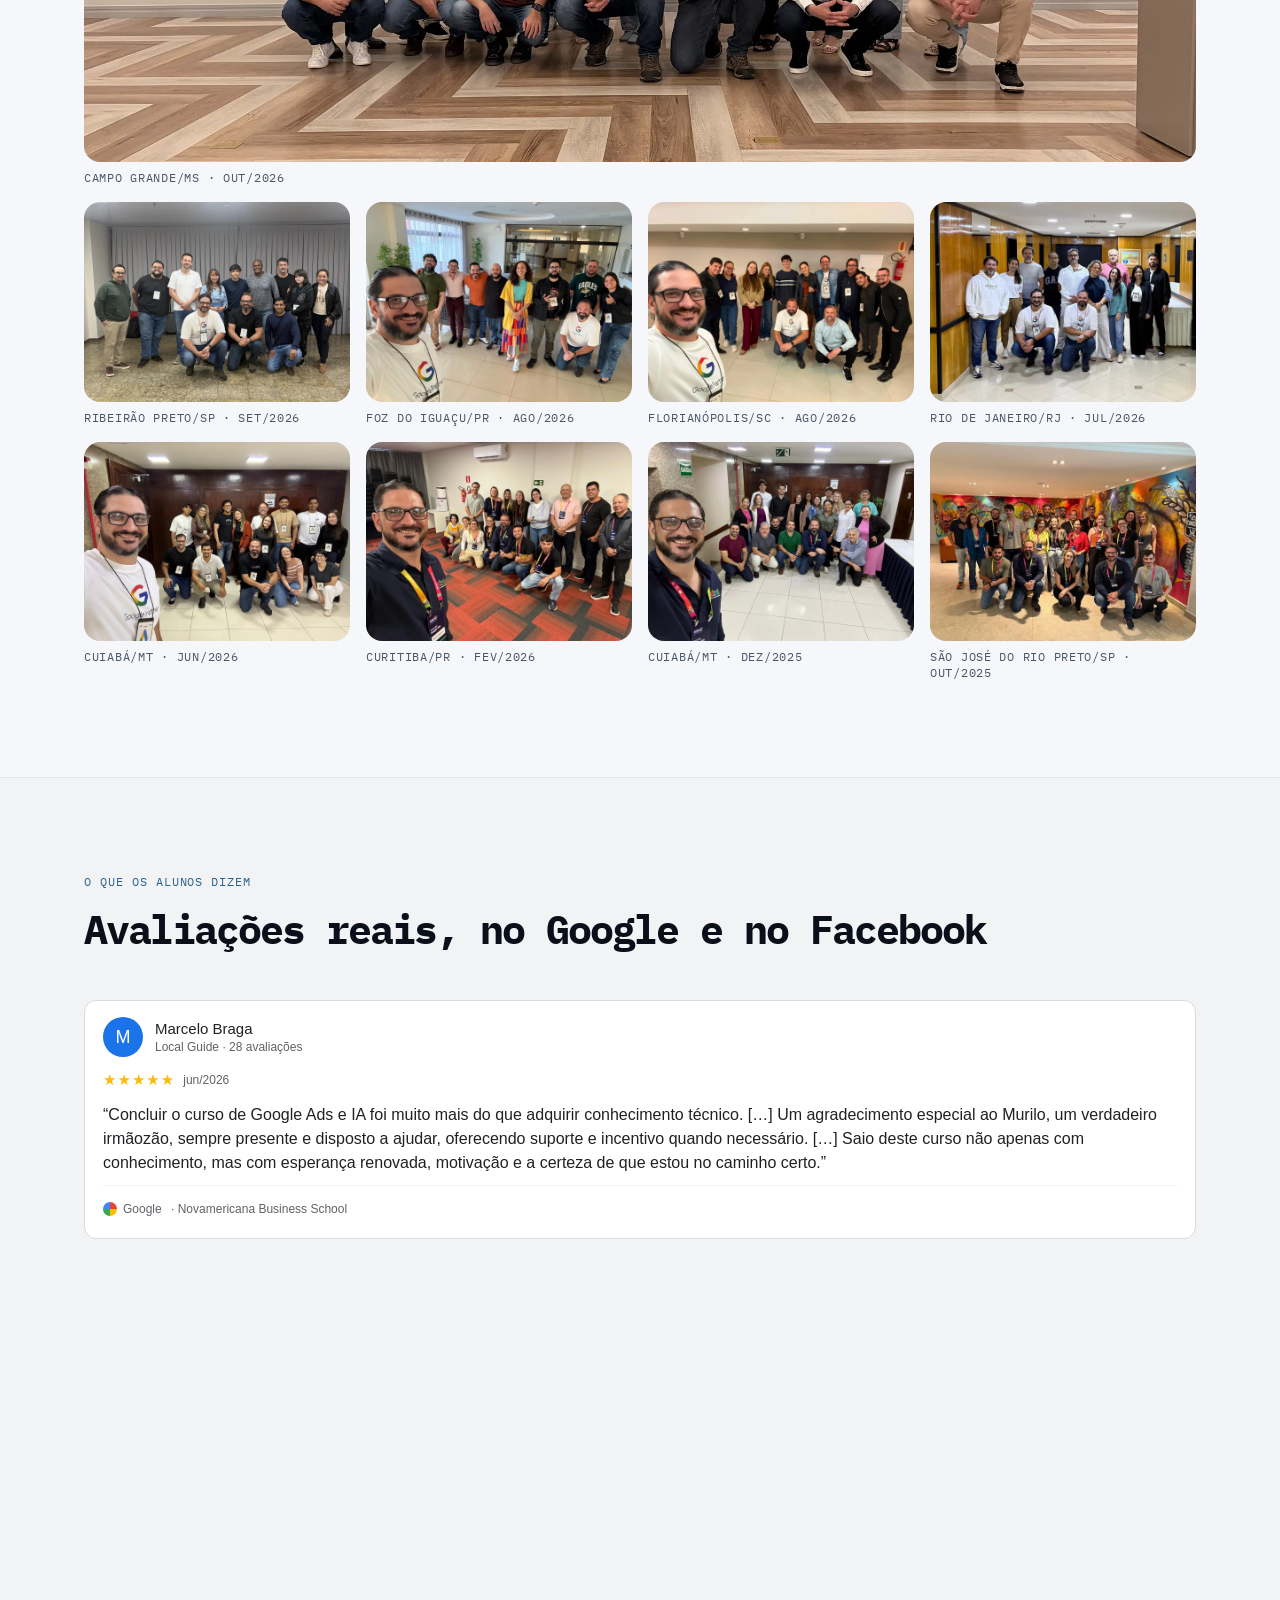
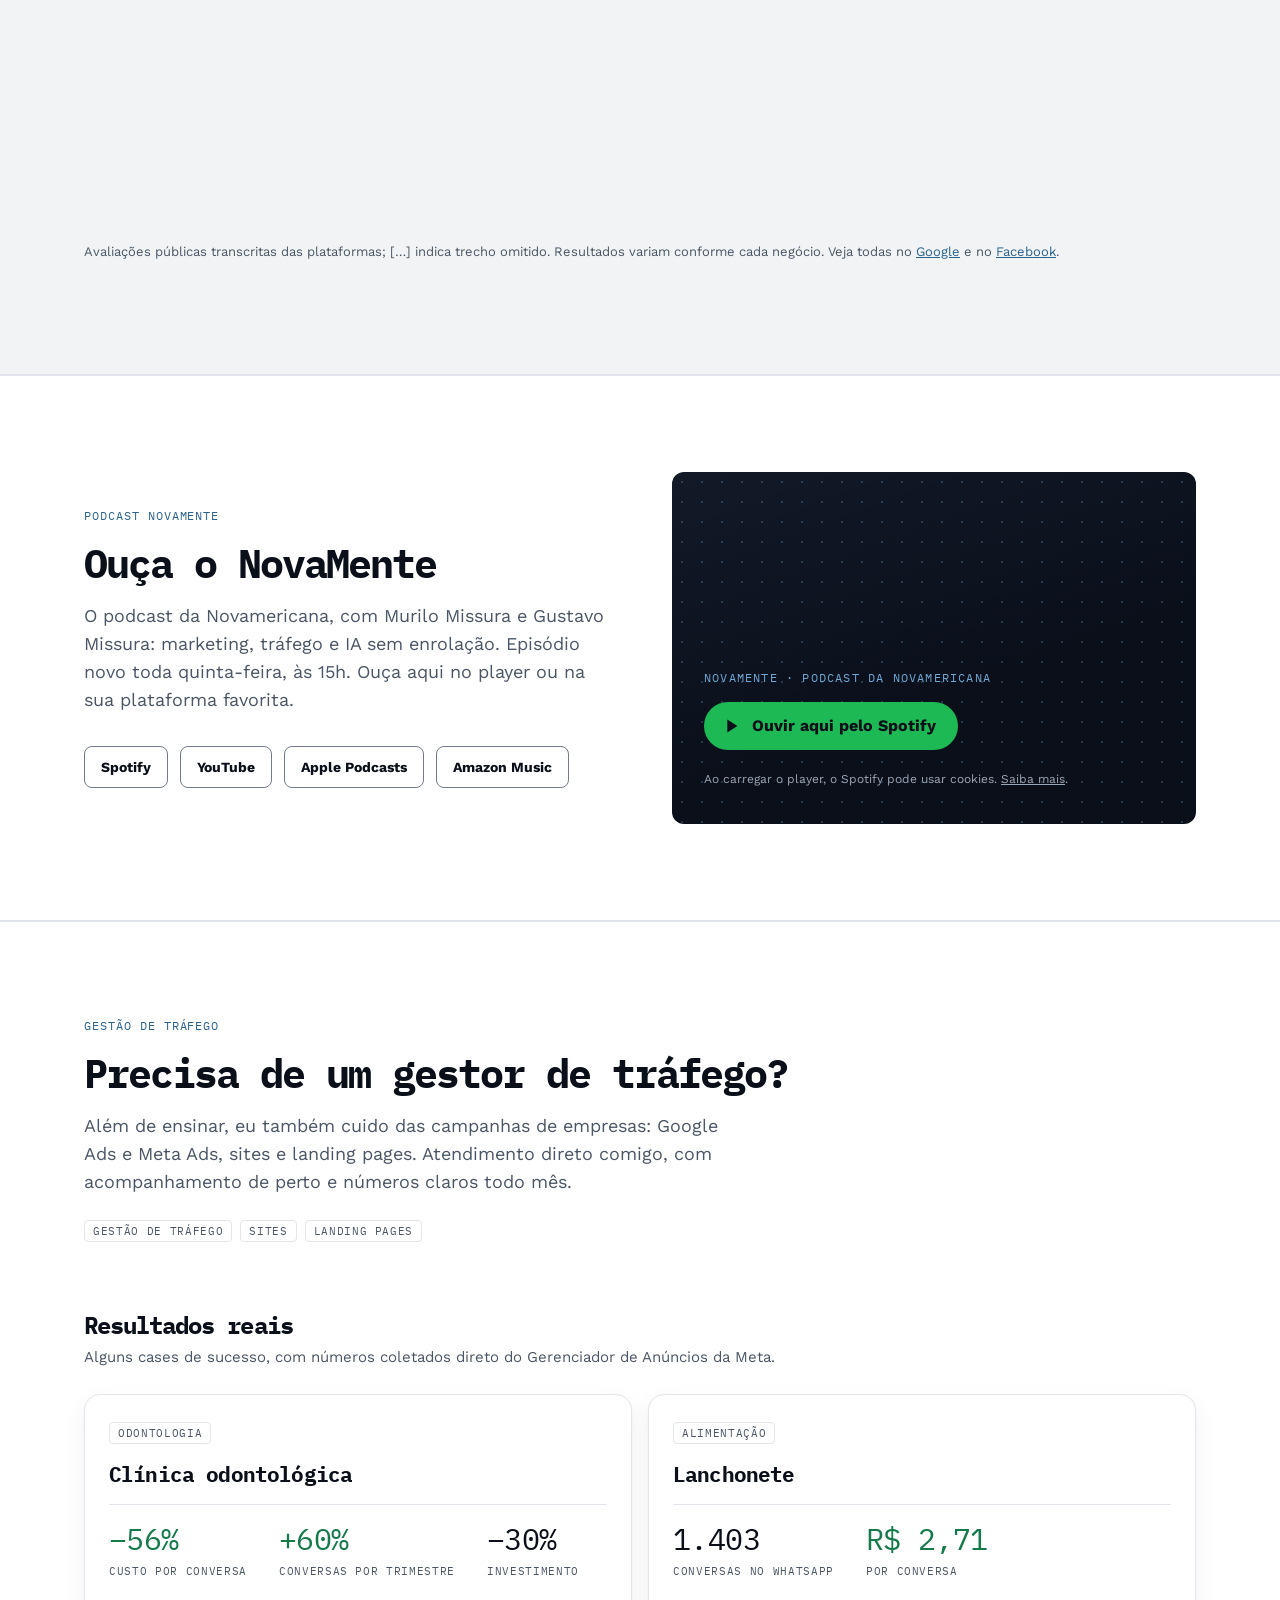
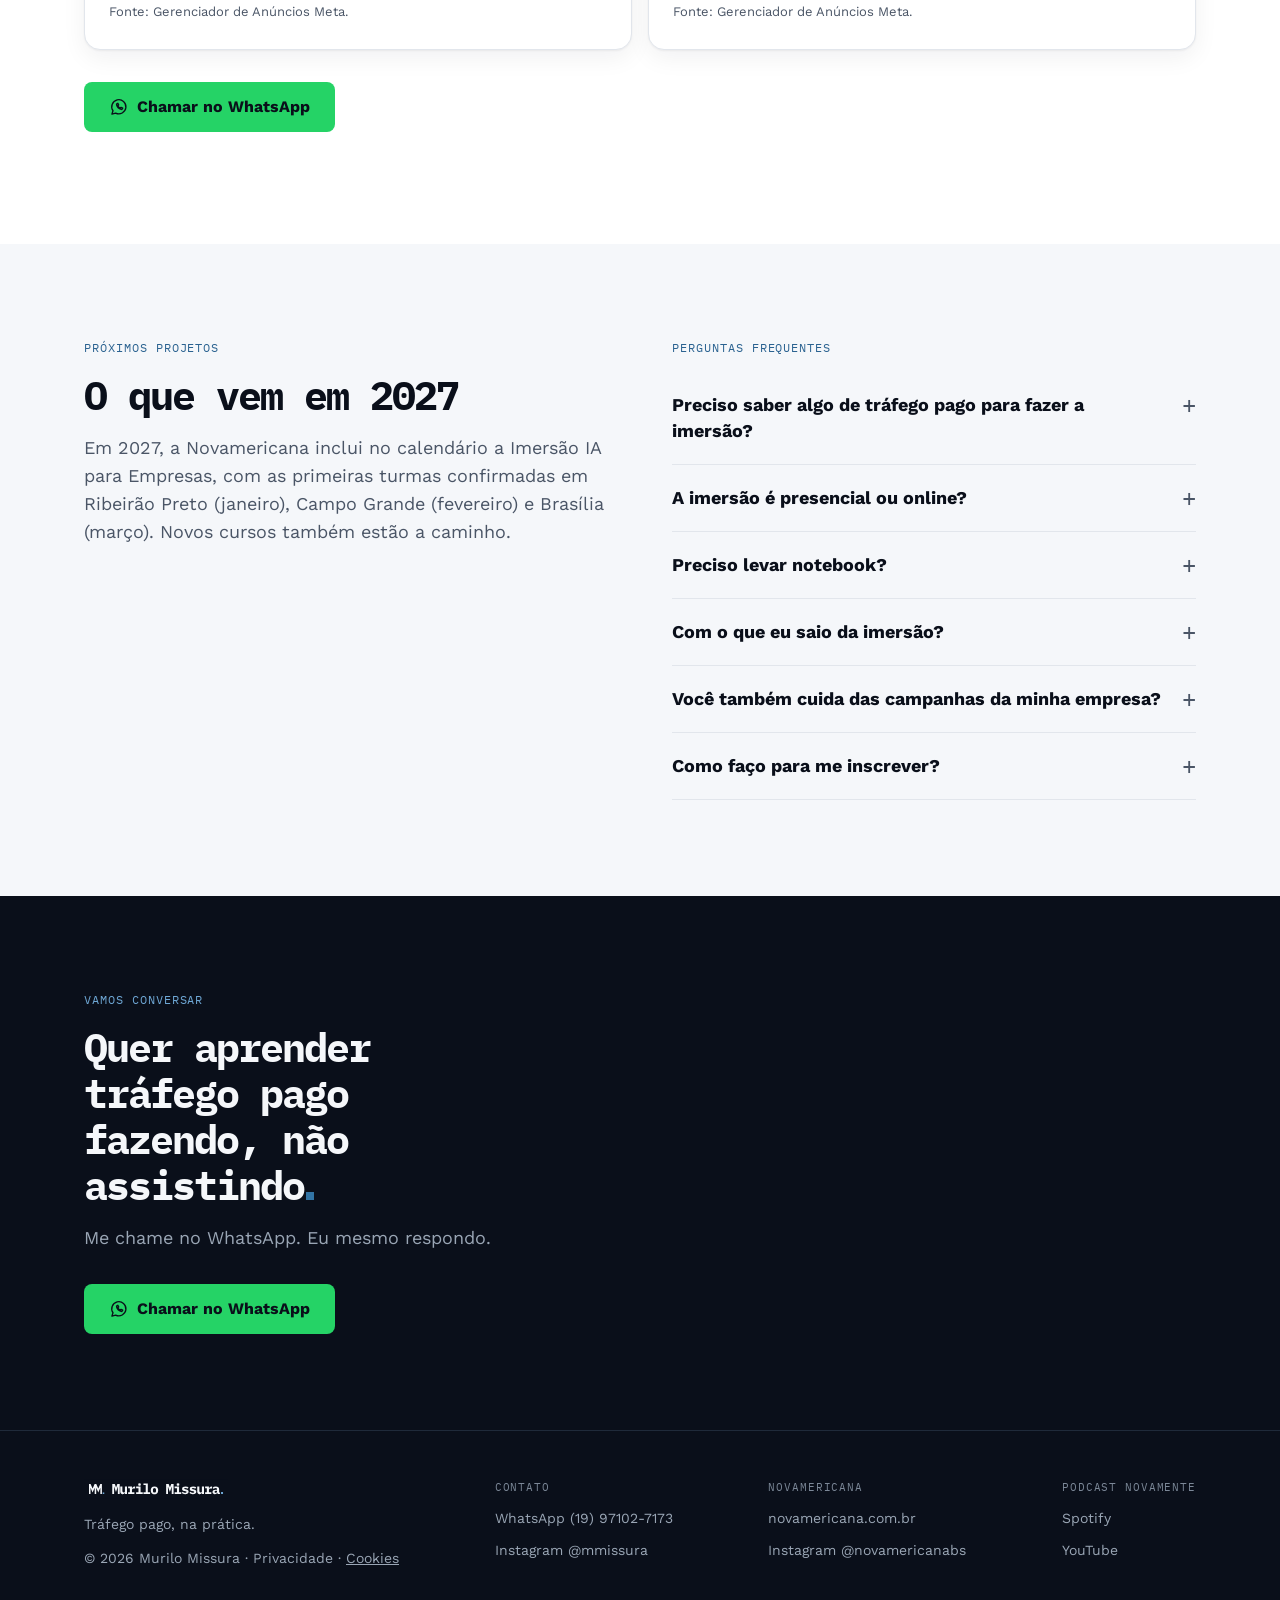
==== commit 3ed9b787: "Título dos cases: Resultados reais Co-Authored-By: Claude Opus 5.5 <noreply@anthropic.com> Claude-Se" ====
--- a/index.html
+++ b/index.html
@@ -242,8 +242,8 @@
     <h2 class="reveal h-d">Precisa de um gestor de tráfego?</h2>
     <p class="lead">Além de ensinar, eu também cuido das campanhas de empresas: Google Ads e Meta Ads, sites e landing pages. Atendimento direto comigo, com acompanhamento de perto e números claros todo mês.</p>
     <div class="services"><span class="tag">Gestão de tráfego</span><span class="tag">Sites</span><span class="tag">Landing pages</span></div>
-    <h3 class="cases-title">Resultados de clientes que eu atendo</h3>
-    <p class="cases-sub">Números tirados direto do Gerenciador de Anúncios de cada cliente.</p>
+    <h3 class="cases-title">Resultados reais</h3>
+    <p class="cases-sub">Alguns cases de sucesso, com números coletados direto do Gerenciador de Anúncios da Meta.</p>
     <div class="cases">
       <article class="reveal card case">
         <span class="tag">Odontologia</span>
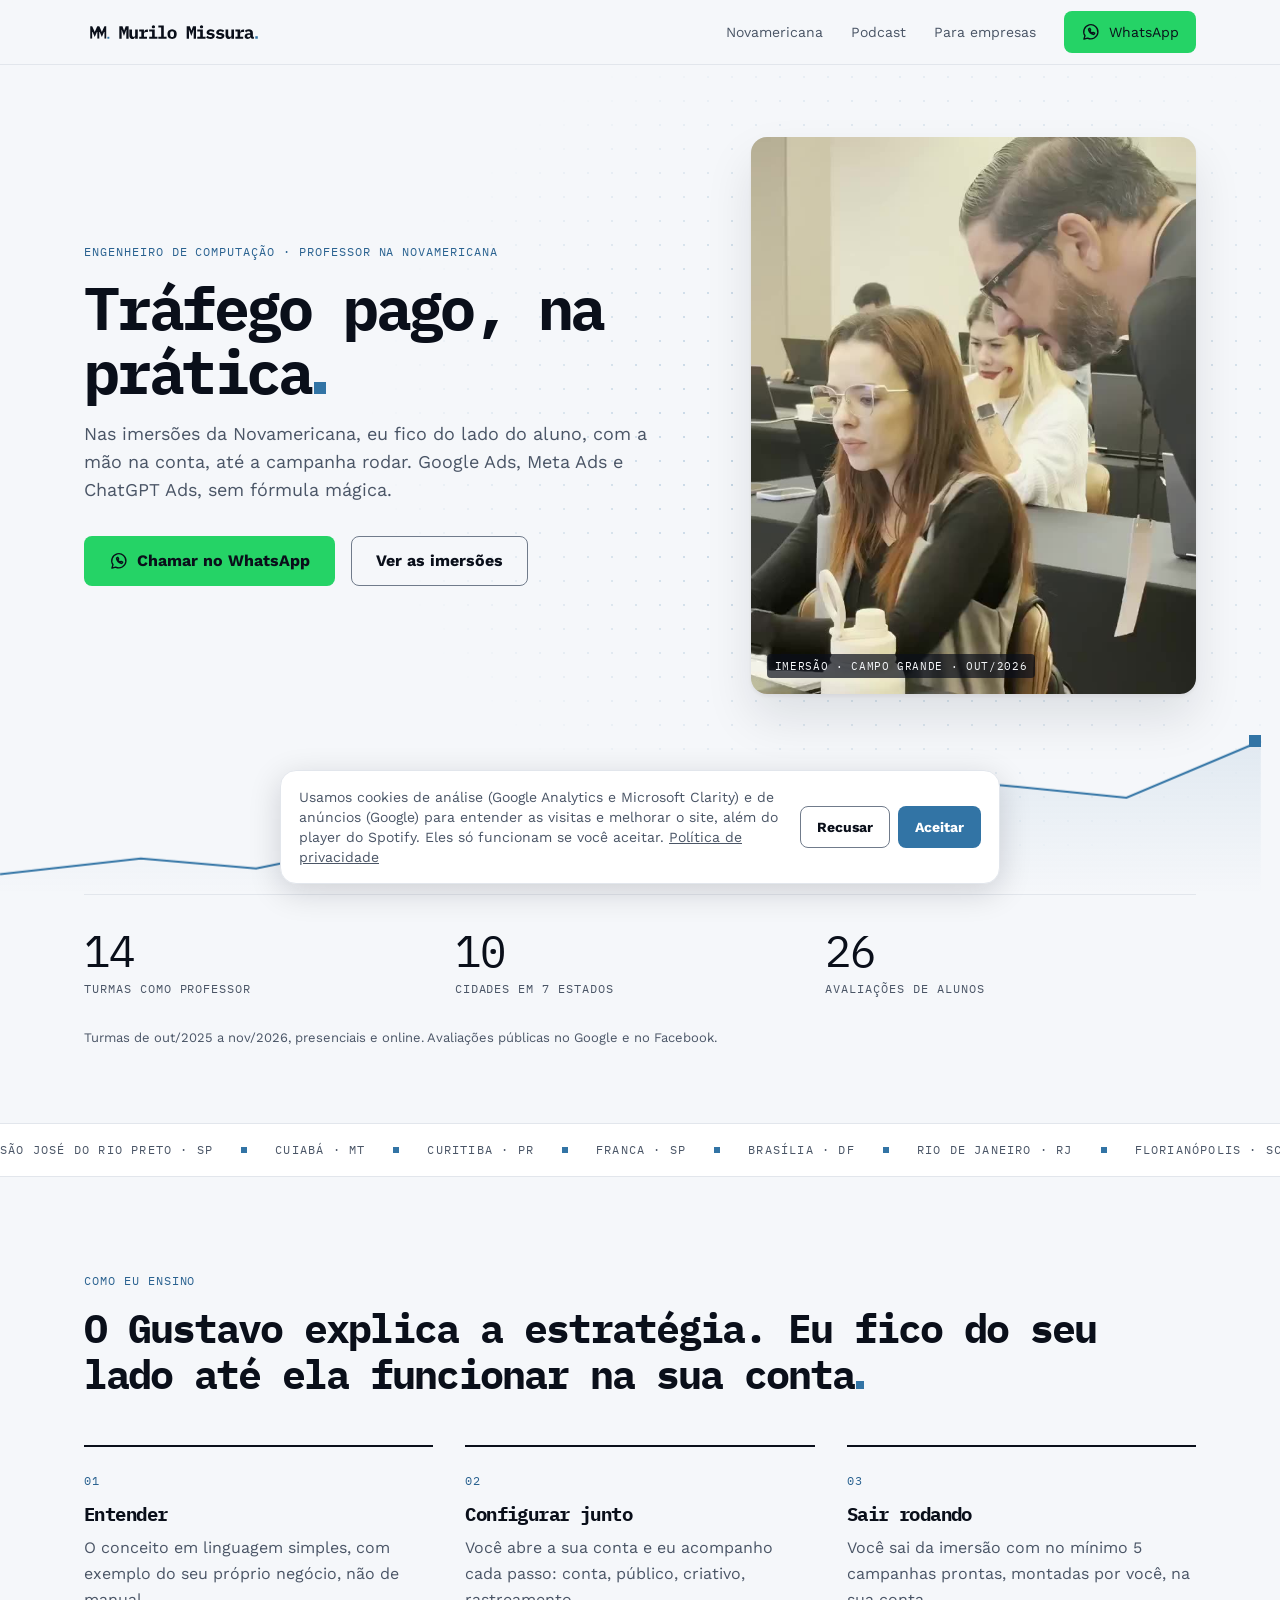
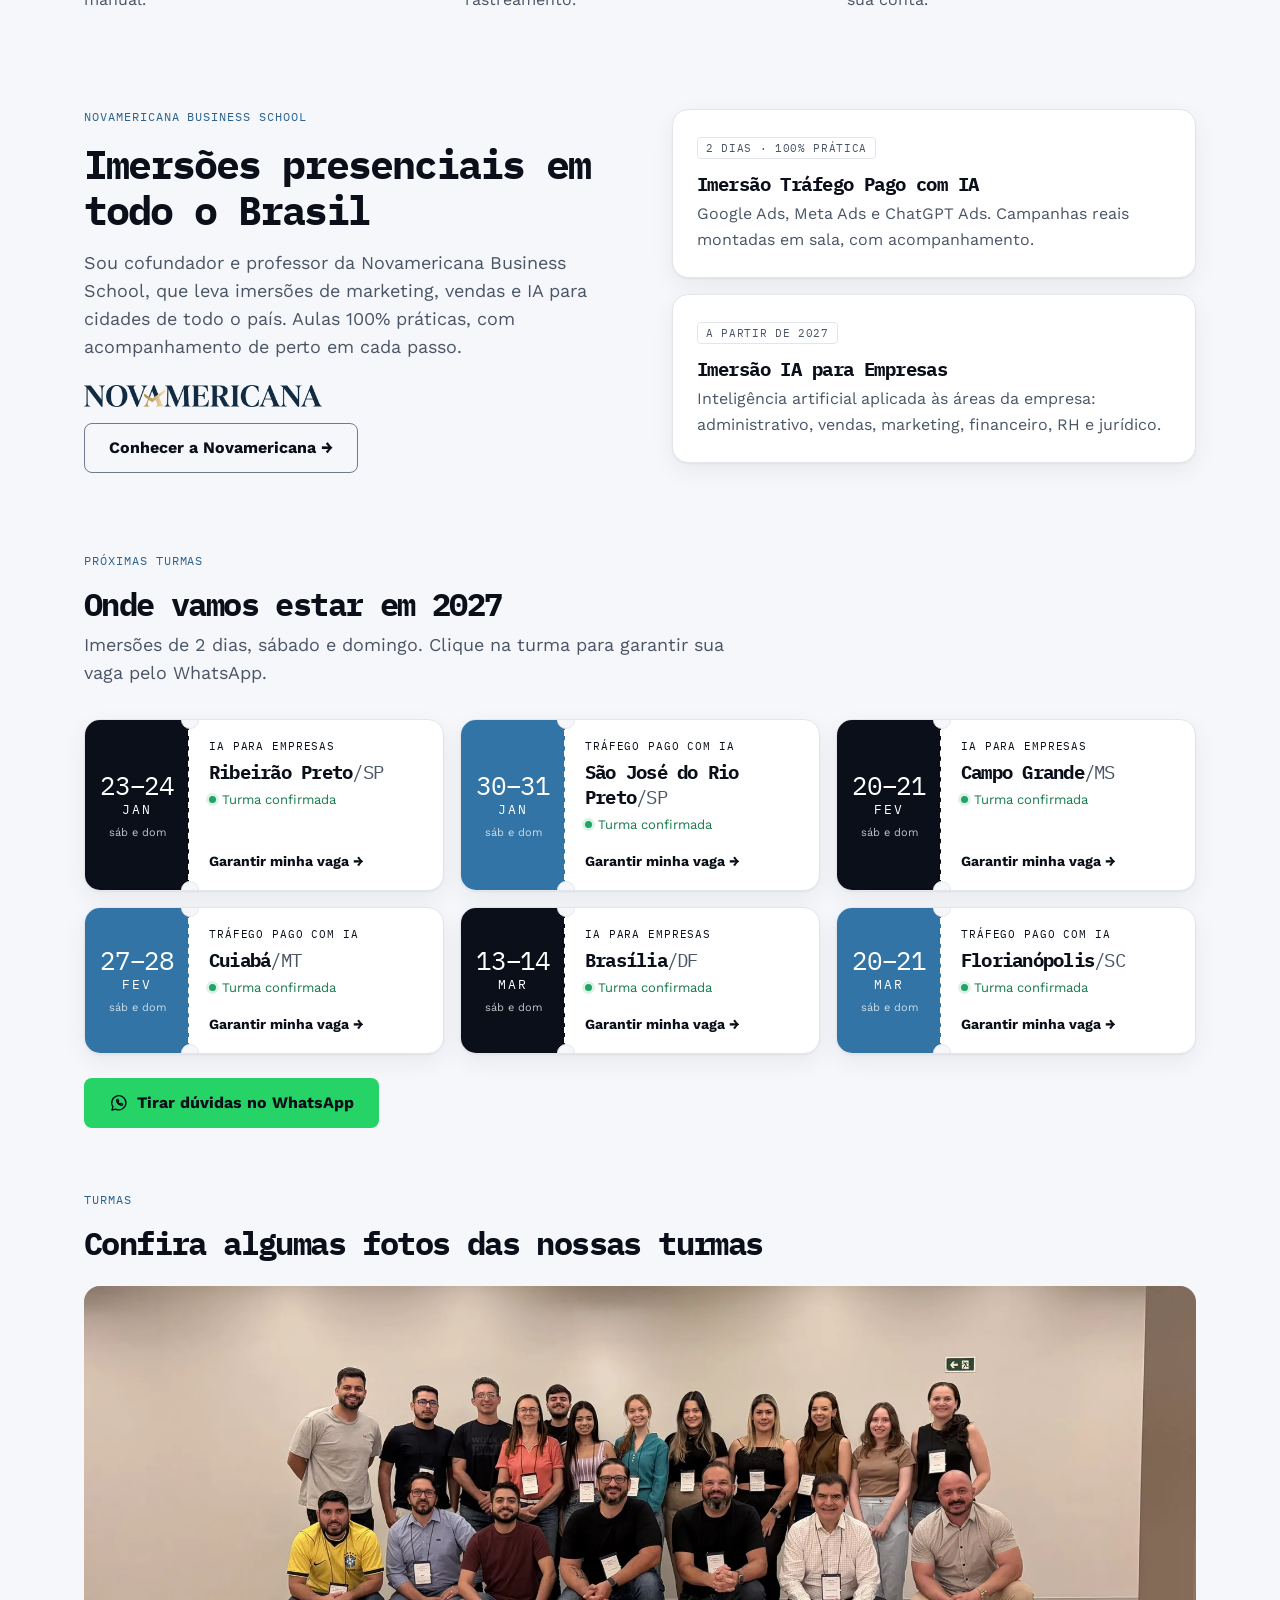
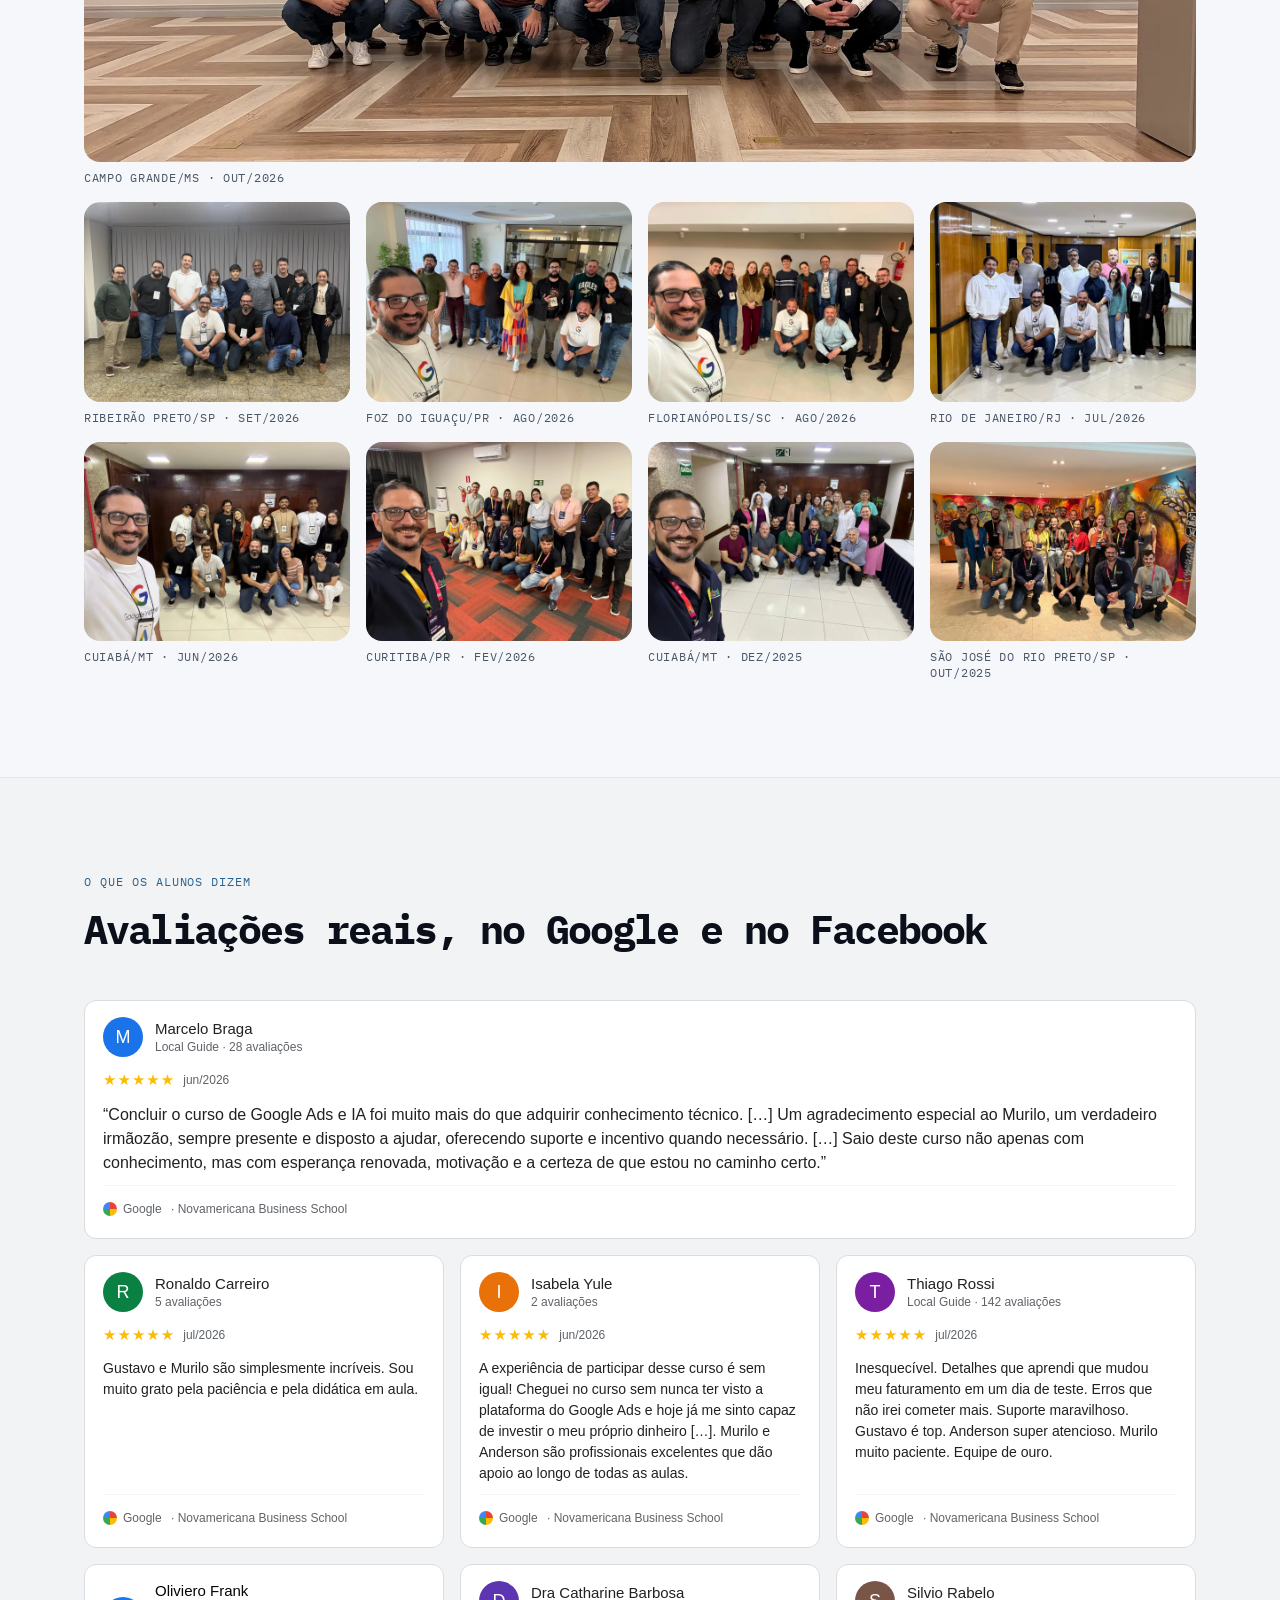
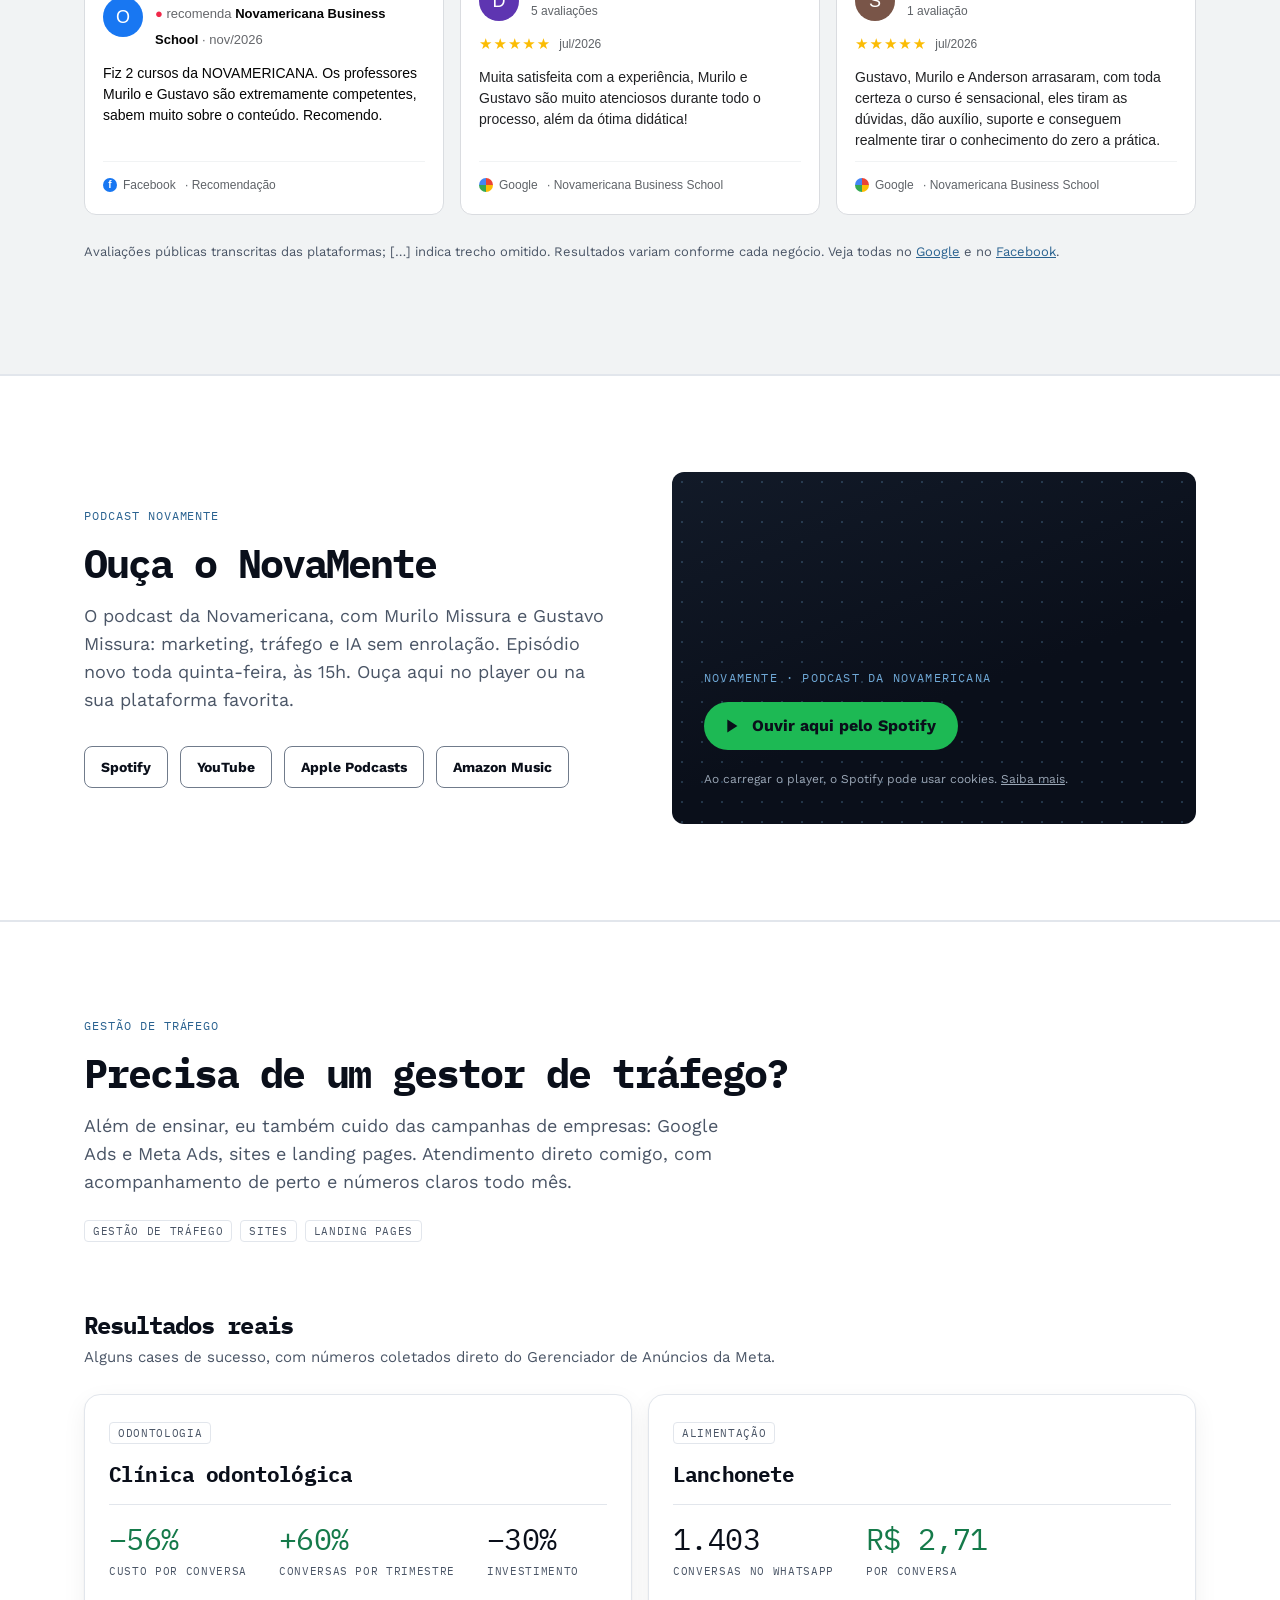
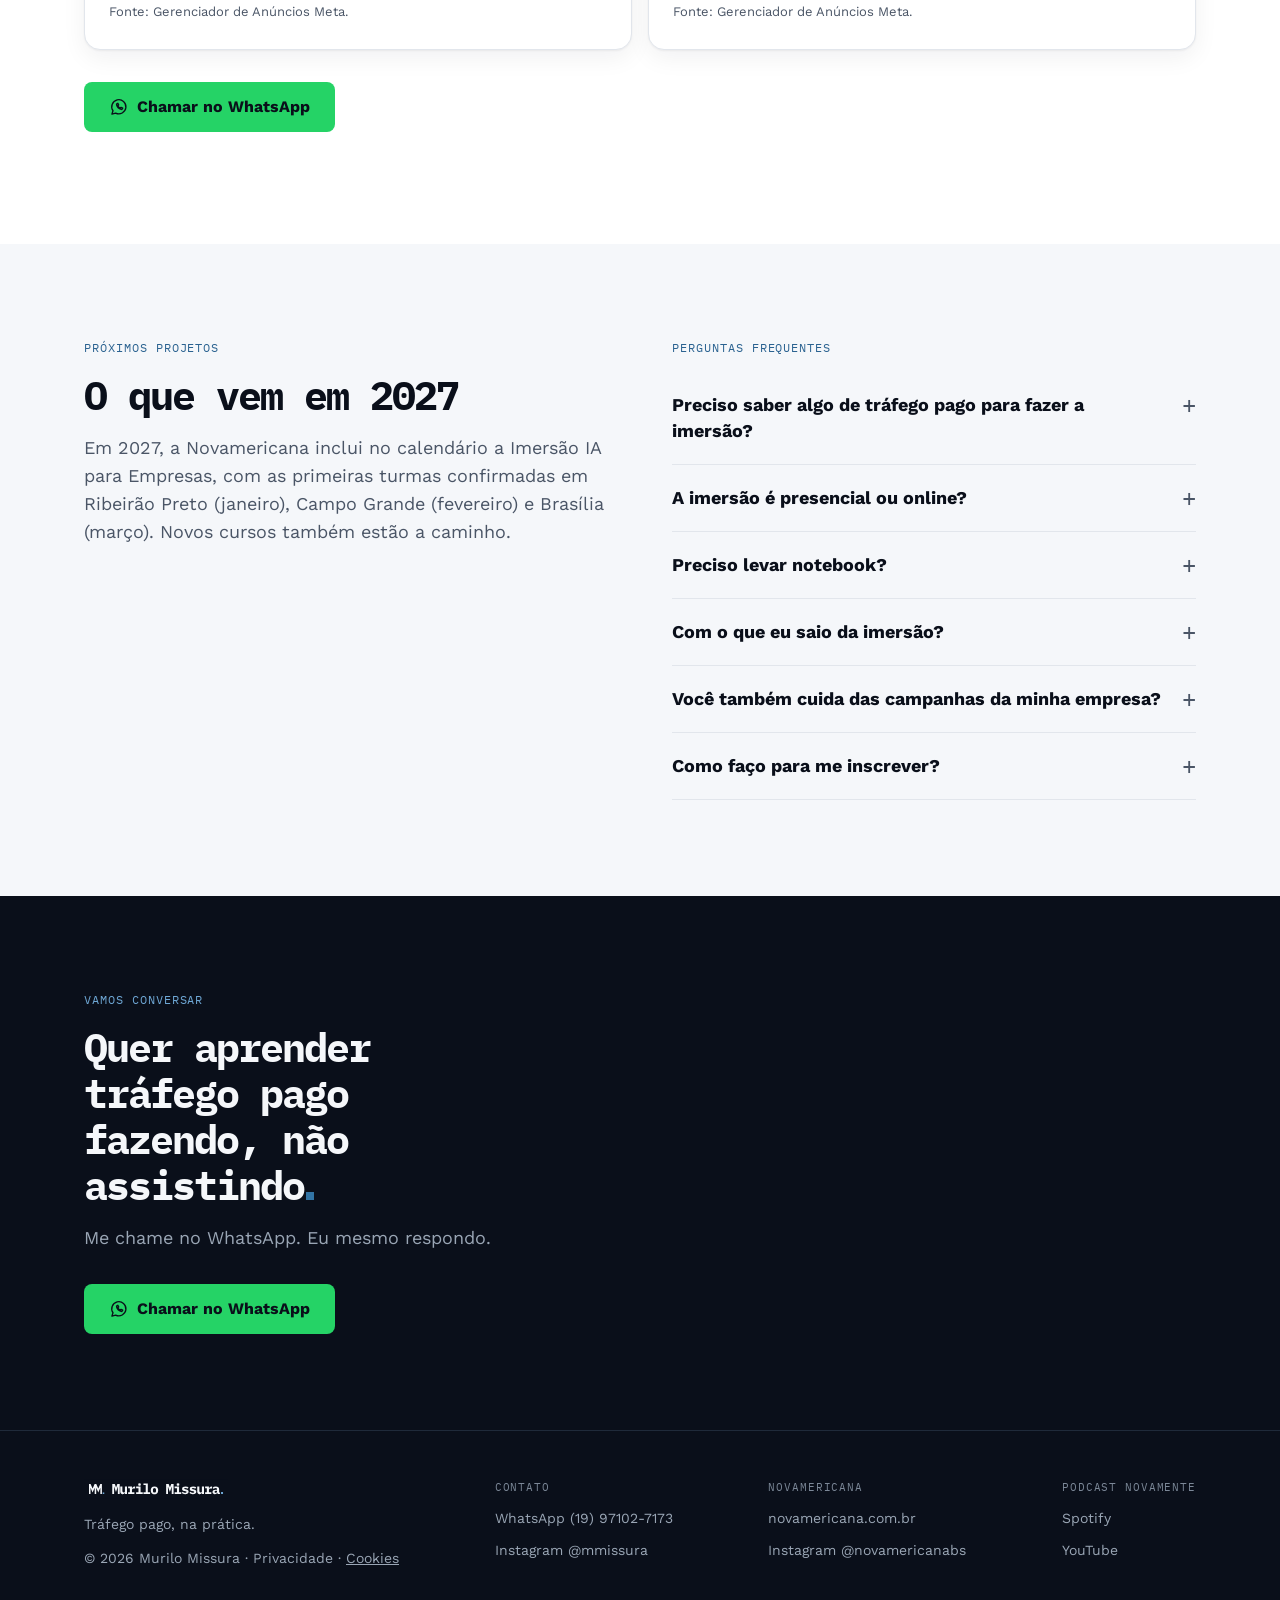
==== commit f7f1893e: "Medição: Google Tag Manager com Consent Mode v2 e eventos de WhatsApp e podcast - GTM-TDWP5HX4 carre" ====
--- a/index.html
+++ b/index.html
@@ -2,6 +2,15 @@
 <html lang="pt-BR">
 <head>
 <meta charset="utf-8">
+<!-- Consentimento (Consent Mode v2) + Google Tag Manager -->
+<script>
+window.dataLayer=window.dataLayer||[];function gtag(){dataLayer.push(arguments);}
+gtag('consent','default',{ad_storage:'denied',ad_user_data:'denied',ad_personalization:'denied',analytics_storage:'denied',functionality_storage:'granted',security_storage:'granted',wait_for_update:500});
+gtag('set','ads_data_redaction',true);
+try{if(localStorage.getItem('mm-consent')==='yes'){gtag('consent','update',{ad_storage:'granted',ad_user_data:'granted',ad_personalization:'granted',analytics_storage:'granted'});dataLayer.push({event:'consent_ready',consent:'granted'});}}catch(e){}
+(function(w,d,s,l,i){w[l]=w[l]||[];w[l].push({'gtm.start':new Date().getTime(),event:'gtm.js'});var f=d.getElementsByTagName(s)[0],j=d.createElement(s),dl=l!='dataLayer'?'&l='+l:'';j.async=true;j.src='https://www.googletagmanager.com/gtm.js?id='+i+dl;f.parentNode.insertBefore(j,f);})(window,document,'script','dataLayer','GTM-TDWP5HX4');
+</script>
+
 <meta name="viewport" content="width=device-width, initial-scale=1">
 <title>Murilo Missura · Tráfego pago, na prática.</title>
 <meta name="description" content="Engenheiro de computação, cofundador e professor das imersões de tráfego pago da Novamericana. Google Ads, Meta Ads e ChatGPT Ads na prática.">
@@ -20,6 +29,8 @@
 <link rel="stylesheet" href="assets/css/site.css?v=5">
 </head>
 <body>
+<noscript><iframe src="https://www.googletagmanager.com/ns.html?id=GTM-TDWP5HX4" height="0" width="0" style="display:none;visibility:hidden"></iframe></noscript>
+
 <a class="skip" href="#conteudo">Pular para o conteúdo</a>
 
 <svg width="0" height="0" style="position:absolute" aria-hidden="true">
@@ -320,7 +331,7 @@
 
 
 <div class="ck" id="ck" role="dialog" aria-live="polite" aria-label="Aviso de cookies" hidden>
-  <p>Este site não usa cookies de rastreamento. Conteúdos de terceiros, como o player do Spotify, só carregam se você aceitar. <a href="privacidade.html">Política de privacidade</a></p>
+  <p>Usamos cookies de análise (Google Analytics e Microsoft Clarity) e de anúncios (Google) para entender as visitas e melhorar o site, além do player do Spotify. Eles só funcionam se você aceitar. <a href="privacidade.html">Política de privacidade</a></p>
   <div class="ck-b"><button type="button" class="btn btn-secondary btn-sm" data-ck="no">Recusar</button><button type="button" class="btn btn-primary btn-sm" data-ck="yes">Aceitar</button></div>
 </div>
 <a class="wa-float" href="https://wa.me/5519971027173?text=Ol%C3%A1%2C%20Murilo!%20Vi%20seu%20site%20e%20quero%20saber%20mais%20sobre%20as%20imers%C3%B5es." target="_blank" rel="noopener" aria-label="Chamar no WhatsApp"><svg><use href="#wa"/></svg></a>
@@ -349,14 +360,31 @@
   function set(v){try{localStorage.setItem(K,v)}catch(e){}}
   function loadPlayer(){if(!pl||pl.getAttribute('data-on'))return;pl.setAttribute('data-on','1');
     var f=document.createElement('iframe');f.src=pl.getAttribute('data-src');f.title='Player do podcast NovaMente no Spotify';f.loading='lazy';
-    f.allow='autoplay; clipboard-write; encrypted-media; fullscreen; picture-in-picture';f.width='100%';f.height='352';f.style.border='0';pl.innerHTML='';pl.appendChild(f)}
+    f.allow='autoplay; clipboard-write; encrypted-media; fullscreen; picture-in-picture';f.width='100%';f.height='352';f.style.border='0';pl.innerHTML='';pl.appendChild(f);window.dataLayer=window.dataLayer||[];dataLayer.push({event:'podcast_player_load'})}
   function show(){ck.hidden=false;document.body.classList.add('ck-on')}
   function hide(){ck.hidden=true;document.body.classList.remove('ck-on')}
   var v=get(); if(v==='yes')loadPlayer(); if(!v)show();
-  ck.addEventListener('click',function(e){var b=e.target.closest('[data-ck]');if(!b)return;var y=b.getAttribute('data-ck');set(y);hide();if(y==='yes')loadPlayer();else if(pl&&pl.getAttribute('data-on')){location.reload()}});
+  ck.addEventListener('click',function(e){var b=e.target.closest('[data-ck]');if(!b)return;var y=b.getAttribute('data-ck'),was=get();set(y);hide();
+    if(y==='yes'){gtag('consent','update',{ad_storage:'granted',ad_user_data:'granted',ad_personalization:'granted',analytics_storage:'granted'});dataLayer.push({event:'consent_ready',consent:'granted'});loadPlayer();}
+    else if(was==='yes'||(pl&&pl.getAttribute('data-on'))){location.reload()}});
   var o=document.getElementById('ck-open');if(o)o.addEventListener('click',show);
   var p=document.getElementById('player-load');if(p)p.addEventListener('click',loadPlayer);
 })();
 </script>
+<script>
+/* medição: cliques no WhatsApp e no player */
+document.addEventListener('click',function(e){
+  var a=e.target.closest&&e.target.closest('a[href*="wa.me"]');if(!a)return;
+  var tk=a.closest('.tk'),sec=a.closest('section,header,footer'),loc;
+  if(a.classList.contains('wa-float'))loc='botao_flutuante';
+  else if(a.closest('header.top'))loc='menu';
+  else if(tk)loc='card_turma';
+  else if(sec&&sec.closest('footer'))loc='rodape';
+  else loc=(sec&&sec.id)||'outro';
+  if(loc==='inicio')loc='hero';
+  window.dataLayer=window.dataLayer||[];
+  dataLayer.push({event:'whatsapp_click',wa_location:loc,wa_turma:tk?tk.querySelector('h3').textContent.trim():'',wa_text:(a.textContent||'').trim().slice(0,60)});
+},true);
+</script>
 </body>
 </html>
